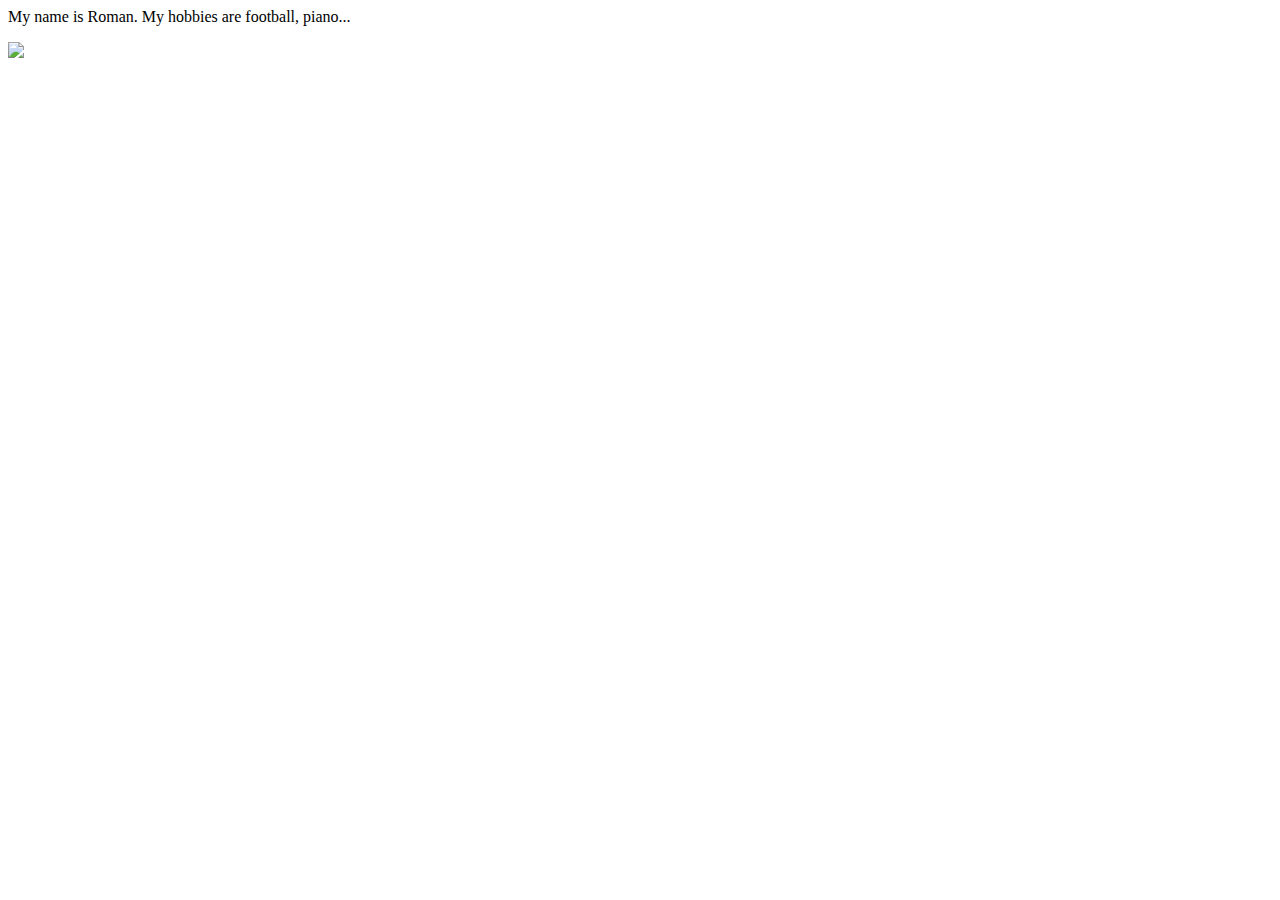
==== index.html @ e9805b0f "Added second version index.html" ====
<html>
<head>
<title>Blog Roman Mysiuk</title>
</head>
<body>
<p>My name is Roman. My hobbies are football, piano...</p>
<img src='https://electronics.lnu.edu.ua/wp-content/uploads/Mysiuk-1-125x150.jpg'>
</body>
</html>
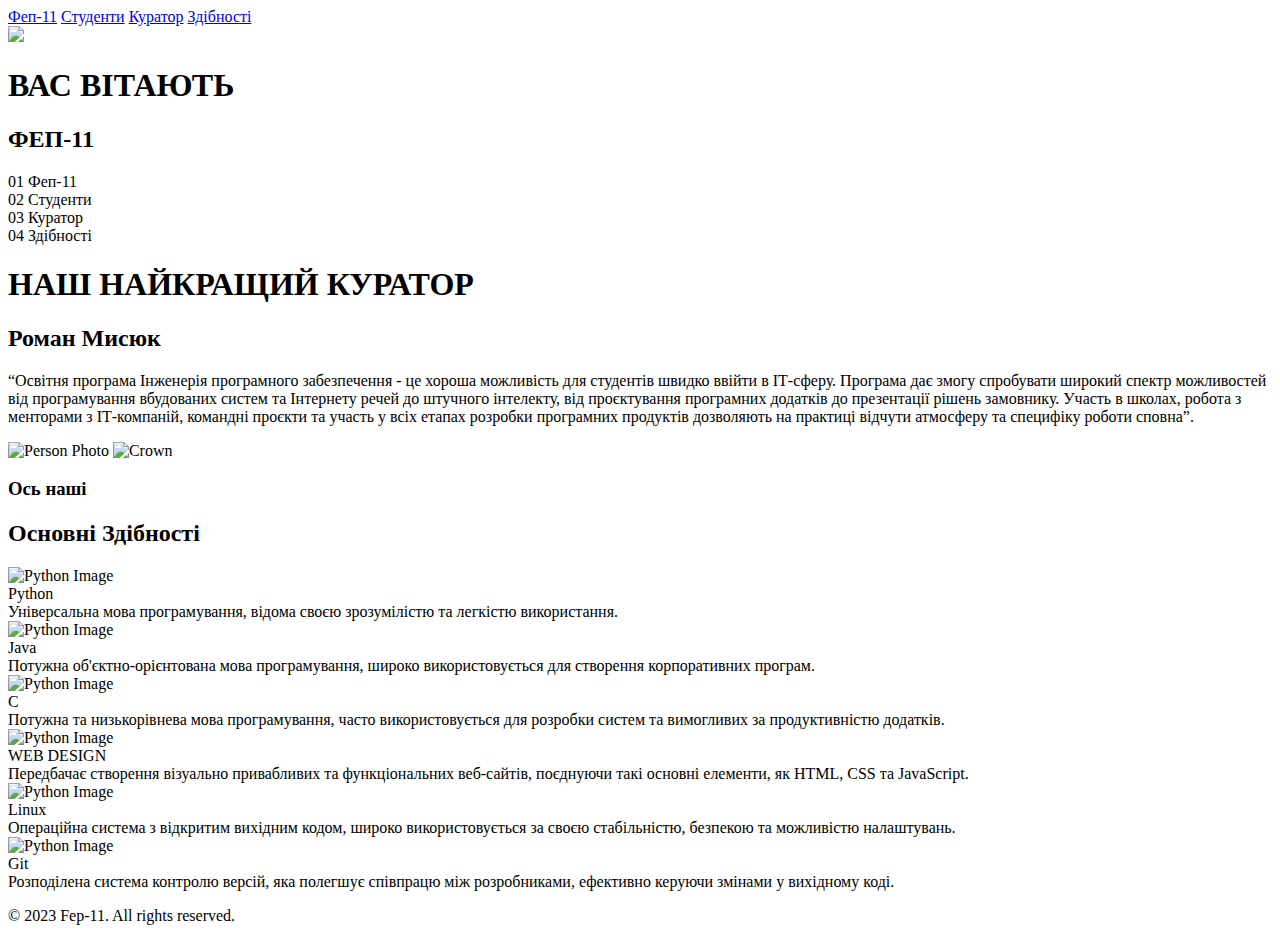
==== commit d46cd5bf: "Update index.html" ====
--- a/index.html
+++ b/index.html
@@ -1,9 +1,192 @@
-<html>
+<!DOCTYPE html>
+<html lang="en">
+
 <head>
-<title>Blog Roman Mysiuk</title>
+    <meta charset="UTF-8">
+    <meta name="viewport" content="width=device-width, initial-scale=1.0">
+
+    <link rel="stylesheet" href="https://unpkg.com/swiper/swiper-bundle.min.css"/>
+    <link rel="stylesheet" href="main.css"/>
+
+    <title>Fep-11</title>
 </head>
+
 <body>
-<p>My name is Roman. My hobbies are football, piano...</p>
-<img src='https://electronics.lnu.edu.ua/wp-content/uploads/Mysiuk-1-125x150.jpg'>
+
+
+<header class="header">
+    <div class="container">
+        <div class="header__inner">
+            <div class="nav">
+                
+                <a class="nav__link" href="#intro">Феп-11</a>
+                <a class="nav__link" href="#card-container">Студенти</a>
+                <a class="nav__link" href="#person-info">Куратор</a>
+                <a class="nav__link" href="#services">Здібності</a>
+
+            </div>
+        </div>
+    </div>
+
+    <div class="logo">
+        <a href="https://electronics.lnu.edu.ua/en/" target="_blank">
+        <img src="/images/logo.jpg">
+        </a>
+    </div>
+
+</header>
+
+<div class="intro" id="intro">
+    <div class="container">
+        <div class="intro__inner">
+            <h1 class="intro__title">ВАС ВІТАЮТЬ</h1>
+            <h2 class="intro__fep">ФЕП-11</h2>
+        </div>
+    </div>
+</div>
+
+<div class="slider" id="slider">
+    <div class="container">
+        <div class="slider__inner">
+            <div class="slider__item active">
+                <span class="slider__num">01</span> Феп-11
+            </div>
+            <div class="slider__item">
+                <span class="slider__num">02</span> Студенти
+            </div>
+            <div class="slider__item">
+                <span class="slider__num">03</span> Куратор
+            </div>
+            <div class="slider__item">
+                <span class="slider__num">04</span> Здібності
+            </div>
+        </div>
+    </div>
+</div>
+
+<div class="card-container" id="card-container">
+    <div class="swiper-container">
+        <div class="swiper-wrapper" id="cardContainer"></div>
+        <div class="swiper-pagination"></div>
+    </div>
+</div>
+
+<div class="person-info" id="person-info">
+    <div class="container">
+        <div class="person-info__inner">
+            <div class="person-info__text">
+                <h1 class="curator"> НАШ НАЙКРАЩИЙ КУРАТОР</h1> 
+                <h2 class="leader">Роман Мисюк</h2>
+                <p class="person-text">“Освітня програма Інженерія програмного забезпечення - це хороша можливість для
+                    студентів
+                    швидко ввійти в ІТ-сферу. Програма дає змогу спробувати широкий спектр можливостей від
+                    програмування вбудованих систем та Інтернету речей до штучного інтелекту, від проєктування
+                    програмних додатків до презентації рішень замовнику. Участь в школах, робота з менторами з
+                    ІТ-компаній, командні проєкти та участь у всіх етапах розробки програмних продуктів
+                    дозволяють на практиці відчути атмосферу та специфіку роботи сповна”.</p>
+            </div>
+            <div class="person-info__image">
+                <img src="/images/roman.png" alt="Person Photo">
+                <img class="crown" src="/images/crown.png" alt="Crown">
+            </div>
+        </div>
+    </div>
+</div>
+
+<section class="section" id="services">
+    <div class="container">
+        <div class="section__header">
+            <h3 class="section__suptitle">Ось наші</h3>
+            <h2 class="section__title">Основні Здібності</h2>
+        </div>
+
+        <div class="services">
+            <div class="services__row">
+                <div class="services__item">
+                    <div class="services__image">
+                        <img class="services__icon" src="/images/python.png" alt="Python Image">
+                    </div>
+                    <div class="services__content">
+                        <div class="services__title">Python</div>
+                        <div class="services__text">Універсальна мова програмування, відома своєю зрозумілістю та легкістю використання.
+                        </div>
+                    </div>
+                </div>
+
+                <div class="services__item">
+                    <div class="services__image">
+                        <img class="services__icon" src="/images/java.png" alt="Python Image">
+                    </div>
+                    <div class="services__content">
+                        <div class="services__title">Java</div>
+                        <div class="services__text">Потужна об'єктно-орієнтована мова програмування, широко використовується для створення корпоративних програм.
+                        </div>
+                    </div>
+                </div>
+
+                <div class="services__item">
+                    <div class="services__image">
+                        <img class="services__icon" src="/images/c.png" alt="Python Image">
+                    </div>
+                    <div class="services__content">
+                        <div class="services__title">C</div>
+                        <div class="services__text">Потужна та низькорівнева мова програмування, часто використовується для розробки систем та вимогливих за продуктивністю додатків.
+                        </div>
+                    </div>
+                </div>
+            </div>
+
+            <div class="services__line"></div>
+
+            <div class="services__row">
+                <div class="services__row">
+                    <div class="services__item">
+                        <div class="services__image">
+                            <img class="services__icon" src="/images/web.png" alt="Python Image">
+                        </div>
+                        <div class="services__content">
+                            <div class="services__title">WEB DESIGN</div>
+                            <div class="services__text">Передбачає створення візуально привабливих та функціональних веб-сайтів, поєднуючи такі основні елементи, як HTML, CSS та JavaScript.
+                            </div>
+                        </div>
+                    </div>
+
+                    <div class="services__item">
+                        <div class="services__image">
+                            <img class="services__icon" src="/images/linux.png" alt="Python Image">
+                        </div>
+                        <div class="services__content">
+                            <div class="services__title">Linux</div>
+                            <div class="services__text">Операційна система з відкритим вихідним кодом, широко використовується за своєю стабільністю, безпекою та можливістю налаштувань.
+                            </div>
+                        </div>
+                    </div>
+
+                    <div class="services__item">
+                        <div class="services__image">
+                            <img class="services__icon" src="/images/git.png" alt="Python Image">
+                        </div>
+                        <div class="services__content">
+                            <div class="services__title">Git</div>
+                            <div class="services__text">Розподілена система контролю версій, яка полегшує співпрацю між розробниками, ефективно керуючи змінами у вихідному коді.
+                            </div>
+                        </div>
+                    </div>
+                </div>
+            </div>
+        </div>
+    </div>
+</section>
+
+
+<div class="copyright" id="copyright">
+    <div class="container">
+        <p>© 2023 Fep-11. All rights reserved.</p>
+    </div>
+</div>
+
+<script src="https://unpkg.com/swiper/swiper-bundle.min.js"></script>
+<script src="main.js"></script>
 </body>
-</html>+
+</html>
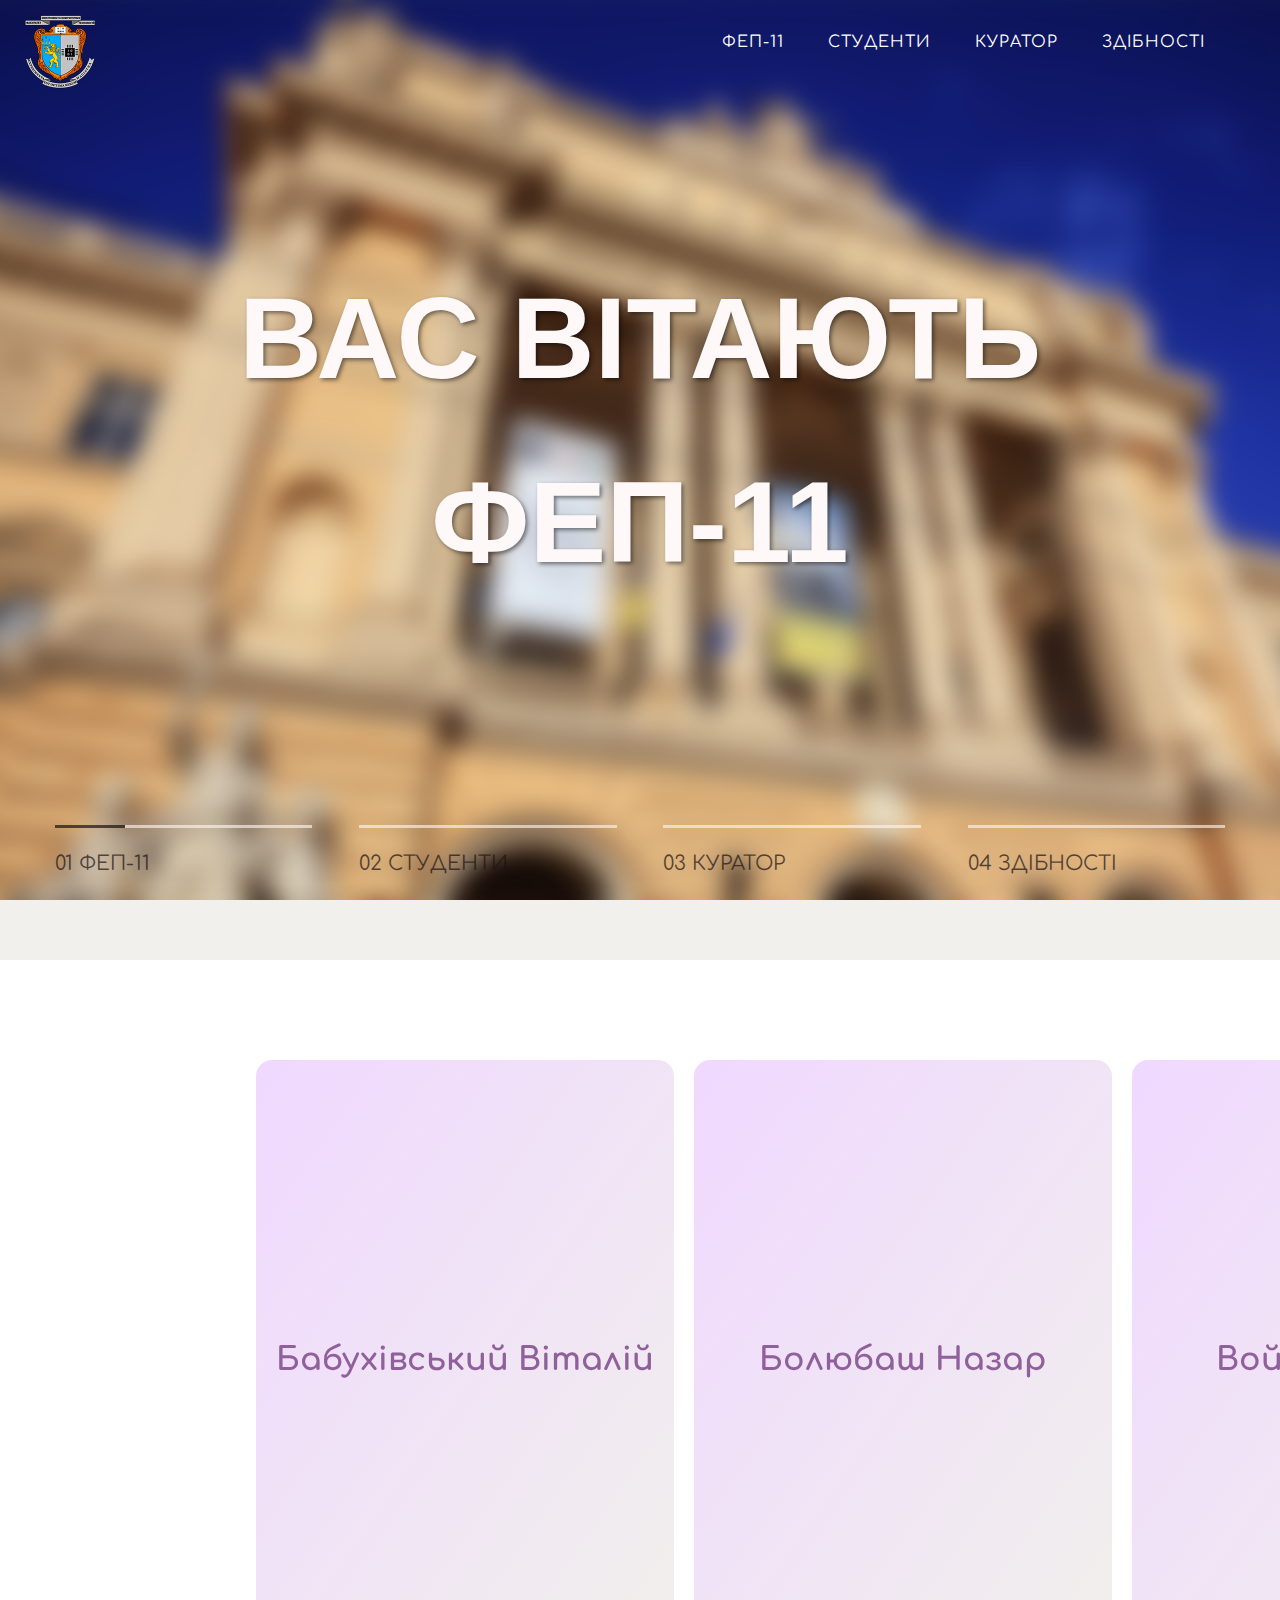
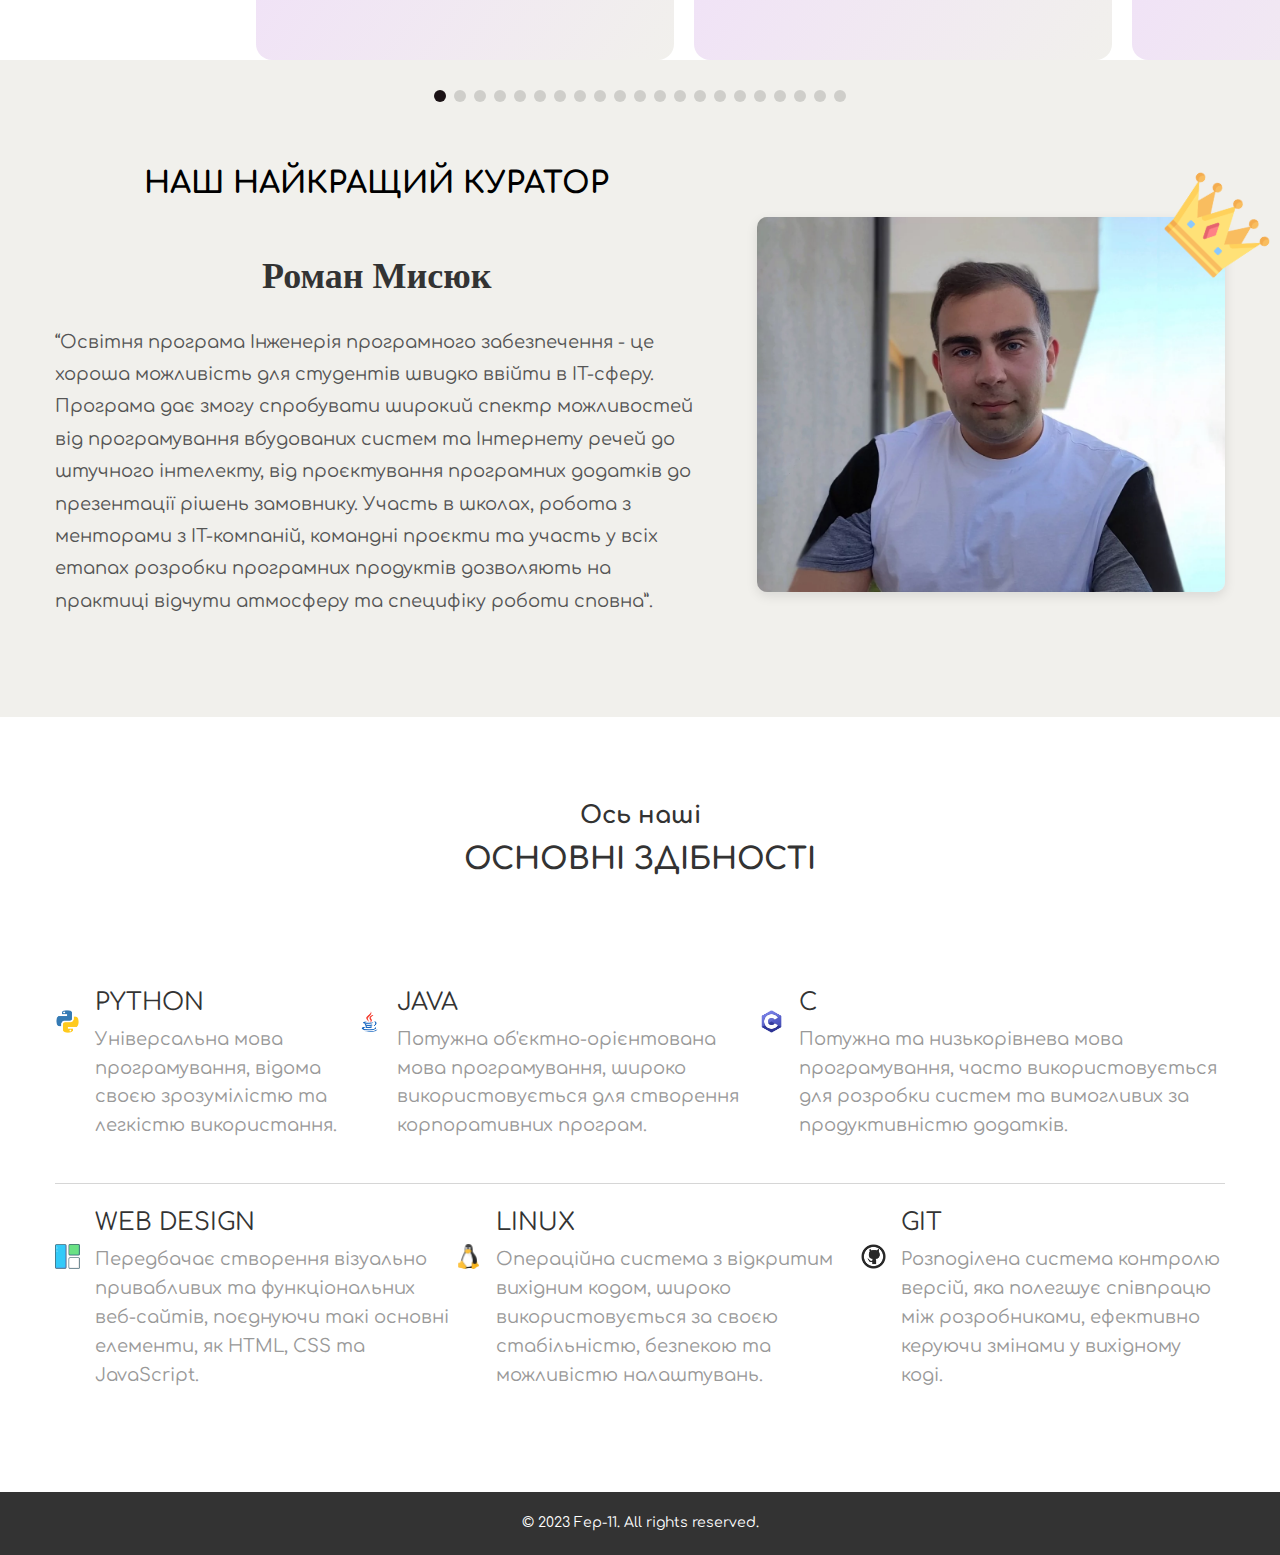
==== commit 5fa15516: "Update index.html" ====
--- a/index.html
+++ b/index.html
@@ -104,7 +104,7 @@
             <div class="services__row">
                 <div class="services__item">
                     <div class="services__image">
-                        <img class="services__icon" src="/images/python.png" alt="Python Image">
+                        <img class="services__icon" src="/images/Python.png" alt="Python Image">
                     </div>
                     <div class="services__content">
                         <div class="services__title">Python</div>
@@ -142,7 +142,7 @@
                 <div class="services__row">
                     <div class="services__item">
                         <div class="services__image">
-                            <img class="services__icon" src="/images/web.png" alt="Python Image">
+                            <img class="services__icon" src="/images/Web.png" alt="Python Image">
                         </div>
                         <div class="services__content">
                             <div class="services__title">WEB DESIGN</div>
--- a/main.css
+++ b/main.css
@@ -0,0 +1,486 @@
+@import url('https://fonts.googleapis.com/css2?family=Comfortaa&display=swap'); 
+@import url('https://fonts.googleapis.com/css2?family=Robotot&display=swap');
+
+:root {
+    --primary: rgb(240, 216, 255);
+    --secondary: rgb(241, 240, 236);
+    --dark: #1b1215;
+    --light: rgb(236, 240, 241);
+    --background-white: #fff;
+    --block-spacing-color: rgb(241, 240, 236);
+}
+
+*,
+*:before,
+*:after {
+    box-sizing: border-box;
+    margin: 0;
+    padding: 0;
+}
+
+body {
+    min-height: 100vh;
+    overflow-x: hidden;
+    margin: 0;
+    padding: 0;
+    font-size: 15px;
+    line-height: 1.6;
+    background-color: var(--block-spacing-color);
+    font-family: 'Comfortaa', sans-serif; 
+}
+
+.logo {
+    position: absolute;
+    display: flex;
+    align-items: center;
+    top: 15px;
+    left: 25px;
+}
+
+.logo img {
+    width: 50%;
+    height: auto;
+}
+
+.header {
+    width: 100%;
+    padding-top: 30px;
+    position: absolute;
+    top: 0;
+    left: 0;
+    right: 0;
+    z-index: 10;
+}
+
+.header__inner {
+    display: flex;
+    justify-content: space-between;
+    align-items: center;
+}
+
+.container {
+    width: 100%;
+    max-width: 1200px;
+    padding: 0 15px;
+    margin: 0 auto;
+}
+
+.nav {
+    font-size: 14px;
+    text-transform: uppercase;
+    margin-left: auto;
+}
+
+.nav__link {
+    display: inline-block;
+    vertical-align: top;
+    margin: 0 20px;
+    position: relative;
+    color: #fff;
+    text-decoration: none;
+    transition: color 0.1s linear;
+    font-size: 16px;
+    letter-spacing: 1px;
+}
+
+.nav__link::after {
+    content: "";
+    display: block;
+    width: 100%;
+    height: 2px;
+    background-color: #0A134B;
+    opacity: 0;
+    position: absolute;
+    top: 100%;
+    left: 0;
+    z-index: 1;
+    transition: opacity 0.1s linear;
+}
+
+.nav__link:hover {
+    color: #ffb3d4;
+}
+
+
+.nav__link:hover::after {
+    opacity: 1;
+}
+
+.intro {
+    width: 100%;
+    height: 100vh;
+    background: url("/images/intro.png") center no-repeat;
+    margin-bottom: 60px;
+    padding-bottom: 40px;
+    background-size: cover;
+    position: relative;
+    display: flex;
+    align-items: center;
+    justify-content: center;
+    text-align: center;
+}
+
+.intro__fep,
+.intro__title {
+    font-size: 115px;
+    color: #fff8f8;
+    font-family: 'Roboto', sans-serif;
+    text-shadow: 2px 2px 4px rgba(0, 0, 0, 0.5)
+}
+
+.slider {
+    width: 100%;
+    position: absolute;
+    bottom: 0;
+    left: 0;
+    z-index: 1;
+}
+
+.slider__inner {
+    display: flex;
+    justify-content: space-between;
+    max-width: 100%;
+}
+
+.slider__item {
+    width: 22%;
+    padding: 20px 0;
+    position: relative;
+    border-top: 3px solid rgba(255, 245, 238, 0.9);
+    opacity: .7;
+    font-size: 20px;
+    color: #1b1215;
+    text-transform: uppercase;
+}
+
+.slider__item.active:before {
+    content: "";
+    display: block;
+    width: 70px;
+    height: 3px;
+    background-color: #1b1215;
+    position: absolute;
+    top: -3px;
+    left: 0;
+    z-index: 1;
+}
+
+.card {
+    margin: 100px auto 0;
+    width: 400px;
+    height: 600px;
+    perspective: 1000px;
+}
+
+.card-container {
+    background-color: var(--background-white);
+    display: flex;
+    flex-wrap: wrap;
+    justify-content: space-around;
+    margin-bottom: 100px;
+    margin-top: 1px; 
+}
+
+.card__inner {
+    width: 100%;
+    height: 100%;
+    transition: transform 1s;
+    transform-style: preserve-3d;
+    cursor: pointer;
+    position: relative;
+}
+
+.card__inner.is-flipped {
+    transform: rotateY(180deg);
+}
+
+.card__face {
+    position: absolute;
+    width: 100%;
+    height: 100%;
+    -webkit-backface-visibility: hidden;
+    backface-visibility: hidden;
+    overflow: hidden;
+    border-radius: 16px;
+}
+
+.card__face--front {
+    background-image: linear-gradient(to bottom right, var(--primary), var(--secondary));
+    display: flex;
+    align-items: center;
+    justify-content: center;
+}
+
+.card__face--front h2 {
+    color: rgb(143, 96, 155);
+    font-size: 32px;
+}
+
+.card__face--back {
+    background-color: var(--light);
+    transform: rotateY(180deg);
+}
+
+.card__content {
+    width: 100%;
+    height: 100%;
+}
+
+.card__header {
+    position: relative;
+    padding: 30px 30px 40px;
+}
+
+.card__header h2 {
+    color: #FFF;
+    font-size: 32px;
+    font-weight: 900;
+    text-transform: uppercase;
+    text-align: center;
+}
+
+.card__body {
+    padding: 30px;
+}
+
+.card__body h3 {
+    color: var(--dark);
+    font-size: 24px;
+    font-weight: 600;
+    margin-bottom: 15px;
+}
+
+.card__body p {
+    color: var(--dark);
+    font-size: 18px;
+    line-height: 1.4;
+}
+
+.card__header:after {
+    content: '';
+    display: block;
+    position: absolute;
+    top: 0;
+    left: 0;
+    right: 0;
+    bottom: 0;
+    background-image: linear-gradient(to bottom left, var(--primary) 10%, var(--secondary) 115%);
+    z-index: -1;
+    border-radius: 0 0 50% 0;
+}
+
+.pp {
+    display: block;
+    width: 128px;
+    height: 128px;
+    margin: 0 auto 30px;
+    border-radius: 50%;
+    background-color: #ffffff;
+    border: 5px solid #FFF;
+    object-fit: cover;
+}
+
+.swiper-container {
+    width: 100%;
+    margin: 0 auto;
+    display: flex;
+    justify-content: center;
+}
+
+.swiper-container {
+    width: 60%;
+    margin: 0 auto;
+    position: relative;
+}
+
+.swiper-pagination {
+    position: absolute;
+    bottom: 10px;
+    left: 0;
+    right: 0;
+    margin: 0 auto;
+    width: auto;
+    text-align: center;
+}
+
+.swiper-pagination-bullet {
+    width: 12px;
+    height: 12px;
+    margin: 0 5px;
+    border-radius: 50%;
+    background-color: rgba(0, 0, 0, 0.2);
+    opacity: 0.7;
+    cursor: pointer;
+    transition: opacity 0.3s ease;
+}
+
+.swiper-pagination-bullet-active {
+    opacity: 1;
+    background-color: rgb(27, 18, 21);
+}
+
+@media (max-width: 768px) {
+    .swiper-container {
+        width: 100%;
+    }
+}
+
+
+.person-info {
+    background-color: var(--block-spacing-color);
+    flex-direction: column;
+    margin-bottom: 40px;
+    margin-top: 1px;
+}
+
+.person-info__inner {
+    display: flex;
+    justify-content: space-between;
+    align-items: center;
+}
+
+.curator {
+    margin-bottom: 40px;
+    text-align:center;
+}
+
+.leader {
+    font-family: 'Kaushan Script', cursive;
+}
+
+.person-info__text {
+    width: 55%;
+}
+
+.person-info__text h2 {
+    font-size: 36px;
+    color: #333; 
+    margin-bottom: 20px;
+    text-align: center;
+}
+
+.person-info__text p {
+    font-size: 18px;
+    color: #555;
+    line-height: 1.8;
+}
+
+.person-info__image {
+    position: relative;
+    margin-top: 40px;
+    width: 40%;
+}
+
+.person-info__image img {
+    position: relative;
+    z-index: 1;
+    width: 100%;
+    height: auto;
+    max-width: 100%;
+    border-radius: 10px;
+    box-shadow: 0 4px 12px rgba(0, 0, 0, 0.1);
+}
+
+.person-info__image .crown {
+    position: absolute;
+    top: -40px; 
+    right: -40px; 
+    width: 100px; 
+    height: 100px; 
+    transform: rotate(45deg); 
+    box-shadow: none;
+}
+
+
+
+.services {
+    justify-content: center;
+}
+
+.services__item {
+    display: flex;
+    align-items: center;
+    margin-bottom: 20px;
+}
+
+.services__image {
+    margin-right: 15px; 
+    margin-top: -75px;
+
+}
+
+.services__icon {
+    width: 25px; 
+    height: auto;
+}
+
+.services__content {
+    flex-grow: 1;
+}
+
+.services__item--border {
+    border-bottom: 1px solid #e5e5e5;
+}
+
+.services__title {
+    font-size: 24px;
+    color: #333;
+    text-transform: uppercase;
+}
+
+.services__text {
+    font-size: 18px;
+    color: #999;
+    margin-top: 3px;
+    margin-bottom: 3px;
+}
+
+.services__line {
+    width: 100%;
+    height: 1px;
+    background-color: rgba(51, 51, 51, 0.2);
+    margin: 20px 0;
+}
+
+.services__row {
+    display: flex;
+    justify-content: space-around;
+}
+
+.section {
+    padding: 80px 0;
+    background-color: var(--background-white);
+    margin-top: 100px;
+}
+
+.section__header {
+    width: 100%;
+    max-width: 950px;
+    margin: 0 auto 100px;
+    text-align: center;
+}
+
+.section__suptitle {
+    font-size: 24px;
+    color: #333;
+}
+
+.section__title {
+    font-size: 30px;
+    font-weight: 700;
+    color: #333;
+    text-transform: uppercase;
+}
+
+
+.copyright {
+    background-color: #333;
+    color: #fff;
+    padding: 20px 0;
+    text-align: center;
+}
+
+.copyright p {
+    margin: 0;
+    font-size: 14px;
+}
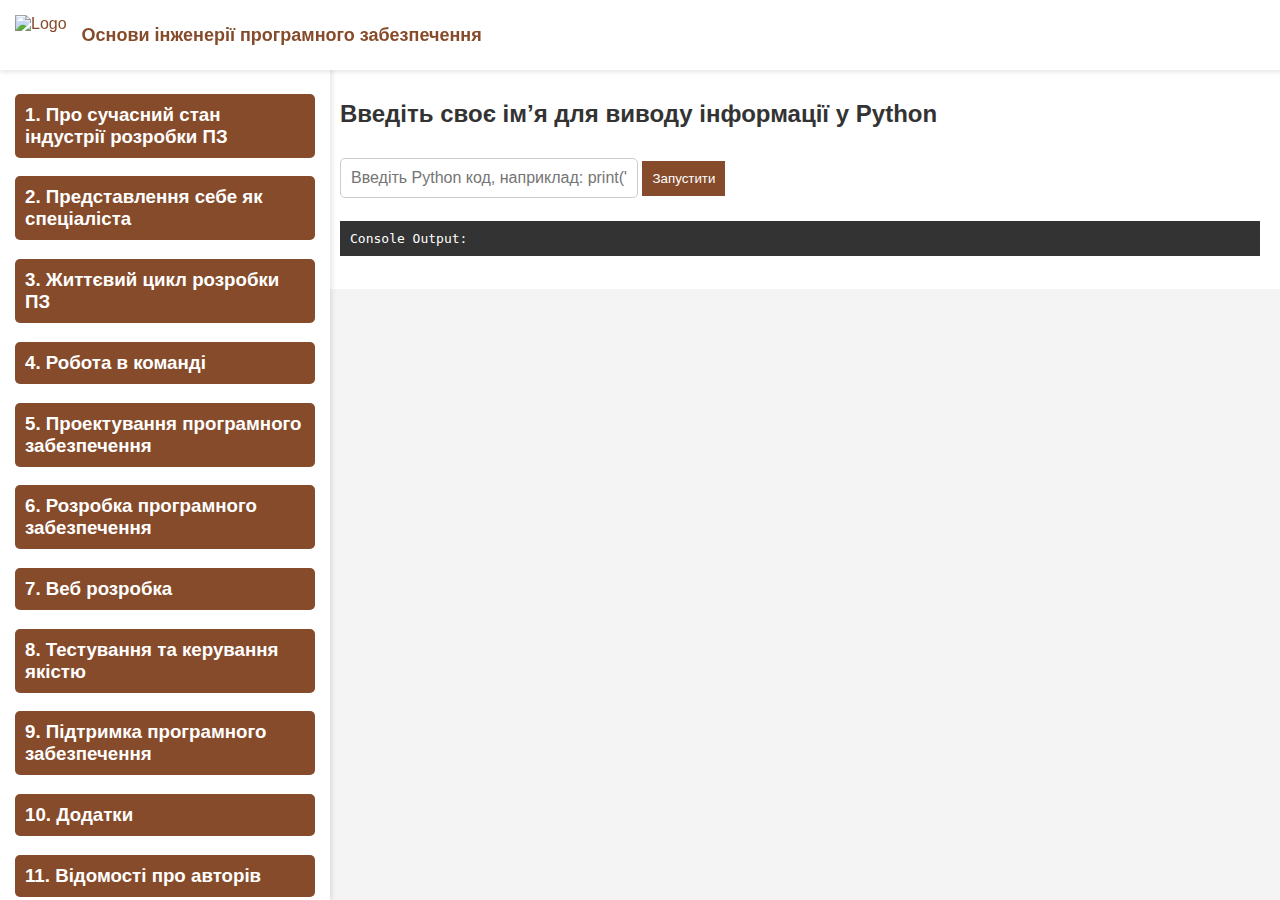
==== commit 5e71abe4: "Update index.html" ====
--- a/index.html
+++ b/index.html
@@ -1,192 +1,343 @@
 <!DOCTYPE html>
-<html lang="en">
-
+<html lang="uk">
 <head>
     <meta charset="UTF-8">
     <meta name="viewport" content="width=device-width, initial-scale=1.0">
-
-    <link rel="stylesheet" href="https://unpkg.com/swiper/swiper-bundle.min.css"/>
-    <link rel="stylesheet" href="main.css"/>
-
-    <title>Fep-11</title>
+    <title>Основи інженерії ПЗ</title>
+    <link rel="stylesheet" href="styles.css">
+    <style>
+        body {
+            font-family: Arial, sans-serif;
+            margin: 0;
+            padding: 0;
+            background-color: #f4f4f4;
+            color: #333;
+            display: flex;
+            user-select: none;
+            flex-direction: column;
+        }
+        header {
+            background: white;
+            color: rgb(134,75,42);
+            padding: 15px;
+            width: 100%;
+            position: fixed;
+            top: 0;
+            left: 0;
+            right: 0;
+            z-index: 1000;
+            display: flex;
+            align-items: center;
+            justify-content: flex-start; /* Align logo to the left */
+            box-shadow: 0 2px 5px rgba(0, 0, 0, 0.1);
+        }
+        header img {
+            height: 40px;  /* Adjust the logo size */
+            margin-right: 15px; /* Space between the logo and the header title */
+        }
+        header h1 {
+            margin: 0; /* Remove margin from header title to align it with the logo */
+            font-size: 18px;
+        }
+
+        .sidebar {
+            width: 300px;
+            background: #fff;
+            padding: 15px;
+            position: fixed;
+            top: 60px;
+            bottom: 0;
+            left: 0;
+            overflow-y: auto;
+            box-shadow: 2px 0 5px rgba(0, 0, 0, 0.1);
+            display: block;
+        }
+
+        .sidebar h3 {
+            cursor: pointer;
+            padding: 10px;
+            background: rgb(134,75,42);
+            color: white;
+            border-radius: 5px;
+            margin-bottom: 10px;
+        }
+        .sidebar ul {
+            list-style: none;
+            padding: 0;
+            display: none;
+        }
+        .sidebar ul li {
+            padding-left: 15px;
+        }
+        .sidebar a {
+            display: block;
+            padding: 10px;
+            color: rgb(134,75,42);
+            text-decoration: none;
+        }
+        .sidebar a:hover {
+            background: #f0f0f0;
+        }
+
+        main {
+            margin-left: 320px;
+            padding: 20px;
+            padding-top: 80px;
+            flex-grow: 1;
+            background-color: #fff;
+            transition: margin-left 0.3s;
+        }
+
+        input[type="text"] {
+            width: 100%;
+            padding: 10px;
+            font-size: 16px;
+            margin-bottom: 10px;
+        }
+
+        button {
+            padding: 10px;
+            background: rgb(134,75,42);
+            color: white;
+            border: none;
+            cursor: pointer;
+        }
+
+        pre {
+            background: #333;
+            color: #fff;
+            padding: 10px;
+            font-family: monospace;
+            white-space: pre-wrap; /* Allow text to wrap */
+        }
+
+        #text-input {
+            width: 30%;
+            padding: 10px;
+            font-size: 16px;
+            margin: 10px 0;
+            border: 1px solid #ccc;
+            border-radius: 5px;
+        }
+
+/* General styles for mobile devices */
+@media (max-width: 1024px) {
+    header {
+        padding: 10px;
+    }
+
+    .sidebar {
+        width: 98%; /* Sidebar takes full width for smaller screens */
+        top: 60px;
+        position: static; /* Sidebar will no longer be fixed to the left, it will move below the header */
+        margin-top: 80px; /* Add margin-top to move it below the header */
+        box-shadow: none; /* Remove sidebar shadow for a cleaner look */
+    }
+
+    main {
+        margin-left: 0;
+        padding-top: 120px; /* Increase the top padding to avoid the header */
+    }
+
+    #text-input {
+        width: 70%;
+    }
+}
+
+@media (max-width: 480px) {
+  header h1 {
+        font-size: 16px;  /* Adjust the font size of the header text for mobile */
+    }
+    header {
+        flex-direction: column;
+        align-items: flex-start;
+    }
+
+    header img {
+        margin-right: 0;
+        margin-bottom: 10px;
+    }
+
+    .sidebar {
+        width: 95%;
+        position: static;
+        padding: 10px;
+        margin-top: 60px; /* Ensure sidebar starts below the header */
+    }
+
+    main {
+        margin-left: 0;
+        padding-top: 20px;
+    }
+
+    .sidebar h3 {
+        font-size: 14px;
+        margin-bottom: 5px;
+    }
+
+    #text-input {
+        width: 80%;
+    }
+}
+
+
+    </style>
+    <script>
+        document.addEventListener('copy', (event) => event.preventDefault());
+        document.addEventListener('contextmenu', (event) => event.preventDefault());
+
+        function toggleSubmenu(id) {
+           var submenu = document.getElementById(id);
+    
+           // Toggle the submenu visibility
+           if (submenu.style.display === 'none' || submenu.style.display === '') {
+              submenu.style.display = 'block';
+            } else {
+              submenu.style.display = 'none';
+            }
+        }
+
+        // Function to handle button click and display the text in the console output
+        function runCode() {
+            var inputText = document.getElementById("text-input").value;
+            var outputElement = document.getElementById("console-output");
+
+            // Check if the input text is a valid print statement
+            if (inputText.startsWith('print("') && inputText.endsWith('")')) {
+                var content = inputText.slice(7, -2); // Remove 'print(' and ')'
+                outputElement.textContent = `Console Output:\n${content}`;
+            } else {
+                outputElement.textContent = `Console Output:\nInvalid Python syntax. Please use the format: print("text")`;
+            }
+        }
+    </script>
 </head>
-
 <body>
-
-
-<header class="header">
-    <div class="container">
-        <div class="header__inner">
-            <div class="nav">
-                
-                <a class="nav__link" href="#intro">Феп-11</a>
-                <a class="nav__link" href="#card-container">Студенти</a>
-                <a class="nav__link" href="#person-info">Куратор</a>
-                <a class="nav__link" href="#services">Здібності</a>
-
-            </div>
-        </div>
-    </div>
-
-    <div class="logo">
-        <a href="https://electronics.lnu.edu.ua/en/" target="_blank">
-        <img src="/images/logo.jpg">
-        </a>
-    </div>
-
-</header>
-
-<div class="intro" id="intro">
-    <div class="container">
-        <div class="intro__inner">
-            <h1 class="intro__title">ВАС ВІТАЮТЬ</h1>
-            <h2 class="intro__fep">ФЕП-11</h2>
-        </div>
-    </div>
-</div>
-
-<div class="slider" id="slider">
-    <div class="container">
-        <div class="slider__inner">
-            <div class="slider__item active">
-                <span class="slider__num">01</span> Феп-11
-            </div>
-            <div class="slider__item">
-                <span class="slider__num">02</span> Студенти
-            </div>
-            <div class="slider__item">
-                <span class="slider__num">03</span> Куратор
-            </div>
-            <div class="slider__item">
-                <span class="slider__num">04</span> Здібності
-            </div>
-        </div>
-    </div>
-</div>
-
-<div class="card-container" id="card-container">
-    <div class="swiper-container">
-        <div class="swiper-wrapper" id="cardContainer"></div>
-        <div class="swiper-pagination"></div>
-    </div>
-</div>
-
-<div class="person-info" id="person-info">
-    <div class="container">
-        <div class="person-info__inner">
-            <div class="person-info__text">
-                <h1 class="curator"> НАШ НАЙКРАЩИЙ КУРАТОР</h1> 
-                <h2 class="leader">Роман Мисюк</h2>
-                <p class="person-text">“Освітня програма Інженерія програмного забезпечення - це хороша можливість для
-                    студентів
-                    швидко ввійти в ІТ-сферу. Програма дає змогу спробувати широкий спектр можливостей від
-                    програмування вбудованих систем та Інтернету речей до штучного інтелекту, від проєктування
-                    програмних додатків до презентації рішень замовнику. Участь в школах, робота з менторами з
-                    ІТ-компаній, командні проєкти та участь у всіх етапах розробки програмних продуктів
-                    дозволяють на практиці відчути атмосферу та специфіку роботи сповна”.</p>
-            </div>
-            <div class="person-info__image">
-                <img src="/images/roman.png" alt="Person Photo">
-                <img class="crown" src="/images/crown.png" alt="Crown">
-            </div>
-        </div>
-    </div>
-</div>
-
-<section class="section" id="services">
-    <div class="container">
-        <div class="section__header">
-            <h3 class="section__suptitle">Ось наші</h3>
-            <h2 class="section__title">Основні Здібності</h2>
-        </div>
-
-        <div class="services">
-            <div class="services__row">
-                <div class="services__item">
-                    <div class="services__image">
-                        <img class="services__icon" src="/images/Python.png" alt="Python Image">
-                    </div>
-                    <div class="services__content">
-                        <div class="services__title">Python</div>
-                        <div class="services__text">Універсальна мова програмування, відома своєю зрозумілістю та легкістю використання.
-                        </div>
-                    </div>
-                </div>
-
-                <div class="services__item">
-                    <div class="services__image">
-                        <img class="services__icon" src="/images/java.png" alt="Python Image">
-                    </div>
-                    <div class="services__content">
-                        <div class="services__title">Java</div>
-                        <div class="services__text">Потужна об'єктно-орієнтована мова програмування, широко використовується для створення корпоративних програм.
-                        </div>
-                    </div>
-                </div>
-
-                <div class="services__item">
-                    <div class="services__image">
-                        <img class="services__icon" src="/images/c.png" alt="Python Image">
-                    </div>
-                    <div class="services__content">
-                        <div class="services__title">C</div>
-                        <div class="services__text">Потужна та низькорівнева мова програмування, часто використовується для розробки систем та вимогливих за продуктивністю додатків.
-                        </div>
-                    </div>
-                </div>
-            </div>
-
-            <div class="services__line"></div>
-
-            <div class="services__row">
-                <div class="services__row">
-                    <div class="services__item">
-                        <div class="services__image">
-                            <img class="services__icon" src="/images/Web.png" alt="Python Image">
-                        </div>
-                        <div class="services__content">
-                            <div class="services__title">WEB DESIGN</div>
-                            <div class="services__text">Передбачає створення візуально привабливих та функціональних веб-сайтів, поєднуючи такі основні елементи, як HTML, CSS та JavaScript.
-                            </div>
-                        </div>
-                    </div>
-
-                    <div class="services__item">
-                        <div class="services__image">
-                            <img class="services__icon" src="/images/linux.png" alt="Python Image">
-                        </div>
-                        <div class="services__content">
-                            <div class="services__title">Linux</div>
-                            <div class="services__text">Операційна система з відкритим вихідним кодом, широко використовується за своєю стабільністю, безпекою та можливістю налаштувань.
-                            </div>
-                        </div>
-                    </div>
-
-                    <div class="services__item">
-                        <div class="services__image">
-                            <img class="services__icon" src="/images/git.png" alt="Python Image">
-                        </div>
-                        <div class="services__content">
-                            <div class="services__title">Git</div>
-                            <div class="services__text">Розподілена система контролю версій, яка полегшує співпрацю між розробниками, ефективно керуючи змінами у вихідному коді.
-                            </div>
-                        </div>
-                    </div>
-                </div>
-            </div>
-        </div>
-    </div>
-</section>
-
-
-<div class="copyright" id="copyright">
-    <div class="container">
-        <p>© 2023 Fep-11. All rights reserved.</p>
-    </div>
-</div>
-
-<script src="https://unpkg.com/swiper/swiper-bundle.min.js"></script>
-<script src="main.js"></script>
+    <header>
+        <img src="logo.png" alt="Logo">
+        <h1>Основи інженерії програмного забезпечення</h1>
+    </header>
+    
+    <nav class="sidebar">
+      <h3 onclick="toggleSubmenu('menu1')">1. Про сучасний стан індустрії розробки ПЗ</h3>
+      <ul id="menu1" style="display: none;">
+          <li><a href="#section1.1">1.1 Поява терміну інженерія програмного забезпечення</a></li>
+          <li><a href="#section1.2">1.2 Технічна революція</a></li>
+          <li><a href="#section1.3">1.3 Етика програмної інженерії</a></li>
+          <li><a href="#section1.4">1.4 Типи компаній</a></li>
+          <li><a href="#section1.5">1.5 Огляд існуючих ролей, напрямків та професій в індустрії</a></li>
+          <li><a href="#section1.6">1.6 Типові обов’язки інженерів програмного забезпечення</a></li>
+      </ul>
+
+      <h3 onclick="toggleSubmenu('menu2')">2. Представлення себе як спеціаліста</h3>
+      <ul id="menu2" style="display: none;">
+          <li><a href="#section2.1">2.1 М’які навички – важлива складова майбутнього</a></li>
+          <li><a href="#section2.2">2.2 Створення резюме</a></li>
+          <li><a href="#section2.3">2.3 Помилки та труднощі</a></li>
+          <li><a href="#section2.4">2.4 Ділове спілкування</a></li>
+          <li><a href="#section2.5">2.5 Проходження співбесіди</a></li>
+          <li><a href="#section2.6">2.6 Керуванням часом</a></li>
+          <li><a href="#section2.7">2.7 Презентація себе чи проєкту</a></li>
+      </ul>
+
+      <h3 onclick="toggleSubmenu('menu3')">3. Життєвий цикл розробки ПЗ</h3>
+      <ul id="menu3" style="display: none;">
+          <li><a href="#section3.1">3.1 Каскадна модель</a></li>
+          <li><a href="#section3.2">3.2 V-подібна модель</a></li>
+          <li><a href="#section3.3">3.3 Спіральна модель</a></li>
+          <li><a href="#section3.4">3.4 Еволюційна модель</a></li>
+          <li><a href="#section3.5">3.5 Інкрементна модель</a></li>
+          <li><a href="#section3.6">3.6 Гнучка розробка програмного забезпечення Agile</a></li>
+          <li><a href="#section3.7">3.7 Методологія Scrum</a></li>
+          <li><a href="#section3.8">3.8 Kanban - візуальний метод управління процесами</a></li>
+          <li><a href="#section3.9">3.9 Бізнес-ідея стартап проекту та створення життєздатного продукту</a></li>
+          <li><a href="#section3.10">3.10 Ризики під час реалізації програмного забезпечення</a></li>
+          <li><a href="#section3.11">3.11 Оцінювання затрат часу на етапі проектування програмного продукту</a></li>
+      </ul>
+
+      <h3 onclick="toggleSubmenu('menu4')">4. Робота в команді</h3>
+      <ul id="menu4" style="display: none;">
+          <li><a href="#section4.1">4.1 Комунікація та вирішення конфліктів</a></li>
+          <li><a href="#section4.2">4.2 Поняття систем контролю версій</a></li>
+          <li><a href="#section4.3">4.3 Процес перегляду коду та гілкова стратегія</a></li>
+          <li><a href="#section4.4">4.4 Централізована та децентралізована система контролю версій</a></li>
+      </ul>
+
+      <h3 onclick="toggleSubmenu('menu5')">5. Проектування програмного забезпечення</h3>
+      <ul id="menu5" style="display: none;">
+          <li><a href="#section5.1">5.1 Вимоги до програмних систем</a></li>
+          <li><a href="#section5.2">5.2 Загальні аспекти UI/UX веб дизайну</a></li>
+          <li><a href="#section5.3">5.3 Поняття UML</a></li>
+      </ul>
+
+      <h3 onclick="toggleSubmenu('menu6')">6. Розробка програмного забезпечення</h3>
+      <ul id="menu6" style="display: none;">
+          <li><a href="#section6.1">6.1 Що таке програмування?</a></li>
+          <li><a href="#section6.2">6.2 Парадигми програмування</a></li>
+          <li><a href="#section6.3">6.3 Псевдокод</a></li>
+          <li><a href="#section6.4">6.4 Популярні мови програмування</a></li>
+          <li><a href="#section6.5">6.5 Порівняння синтаксису</a></li>
+          <li><a href="#section6.6">6.6 Мова програмування Python</a></li>
+          <li><a href="#section6.7">6.7 Стандарти оформлення коду</a></li>
+          <li><a href="#section6.8">6.8 Основні оператори Python</a></li>
+          <li><a href="#section6.9">6.9 Оператори вводу та виводу інформації</a></li>
+          <li><a href="#section6.10">6.10 Оператори галуження та цикли</a></li>
+          <li><a href="#section6.11">6.11 Робота з файлами CSV, JSON, TXT</a></li>
+          <li><a href="#section6.12">6.12 Відлагодження (debugging) програми</a></li>
+          <li><a href="#section6.13">6.13 Обробка помилок</a></li>
+          <li><a href="#section6.14">6.14 Поняття програмних бібліотек</a></li>
+          <li><a href="#section6.15">6.15 Поняття шаблонів проектування</a></li>
+      </ul>
+
+      <h3 onclick="toggleSubmenu('menu7')">7. Веб розробка</h3>
+      <ul id="menu7" style="display: none;">
+          <li><a href="#section7.1">7.1 Найпростіша сторінка з використанням HTML, CSS, JS</a></li>
+          <li><a href="#section7.2">7.2 Режим розробника у браузері</a></li>
+          <li><a href="#section7.3">7.3 Бібліотеки Bootstrap та JQuery</a></li>
+          <li><a href="#section7.4">7.4 Збереження даних у браузері</a></li>
+          <li><a href="#section7.5">7.5 Адаптивний дизайн</a></li>
+          <li><a href="#section7.6">7.6 Обробка подій. Регулярні вирази</a></li>
+          <li><a href="#section7.7">7.7 Архітектура програмного забезпечення</a></li>
+          <li><a href="#section7.8">7.8 Клієнт-серверна архітектура</a></li>
+          <li><a href="#section7.9">7.9 Бібліотека Flask</a></li>
+          <li><a href="#section7.10">7.10 Взаємодія з сервером. Асинхронні запити</a></li>
+      </ul>
+
+      <h3 onclick="toggleSubmenu('menu8')">8. Тестування та керування якістю</h3>
+      <ul id="menu8" style="display: none;">
+          <li><a href="#section8.1">8.1 Типи тестування</a></li>
+          <li><a href="#section8.2">8.2 Дефект</a></li>
+          <li><a href="#section8.3">8.3 Тестова документація</a></li>
+          <li><a href="#section8.4">8.4 Моделі та метрики якості програмних систем</a></li>
+          <li><a href="#section8.5">8.5 Модульне тестування</a></li>
+          <li><a href="#section8.6">8.6 Автоматизоване тестування</a></li>
+          <li><a href="#section8.7">8.7 Процеси розгортання збірки в CI/CD процесах</a></li>
+      </ul>
+
+      <h3 onclick="toggleSubmenu('menu9')">9. Підтримка програмного забезпечення</h3>
+      <ul id="menu9" style="display: none;">
+          <li><a href="#section9.1">9.1 Повторне проєктування</a></li>
+          <li><a href="#section9.2">9.2 Переробка та оптимізація коду</a></li>
+      </ul>
+
+      <h3 onclick="toggleSubmenu('menu10')">10. Додатки</h3>
+      <ul id="menu10" style="display: none;">
+          <li><a href="#sectionA">Додаток А. CRUD-операції з HTTP-методами</a></li>
+          <li><a href="#sectionB">Додаток Б. HTTP-коди та їх призначення</a></li>
+          <li><a href="#sectionC">Додаток В. Порівняння REST і SOAP</a></li>
+          <li><a href="#sectionD">Додаток Г. Приклад веб-сервісу з CRUD операціями</a></li>
+      </ul>
+      <h3 onclick="toggleSubmenu('menu11')">11. Відомості про авторів</h3>
+    </nav>
+
+    
+    <main>
+        <section id="console-runner">
+            <h2>Введіть своє імʼя для виводу інформації у Python</h2>
+            <input type="text" id="text-input" placeholder='Введіть Python код, наприклад: print("text")'>
+            <button onclick="runCode()">Запустити</button>
+            <pre id="console-output">Console Output: </pre>
+        </section>
+    </main>
 </body>
-
 </html>
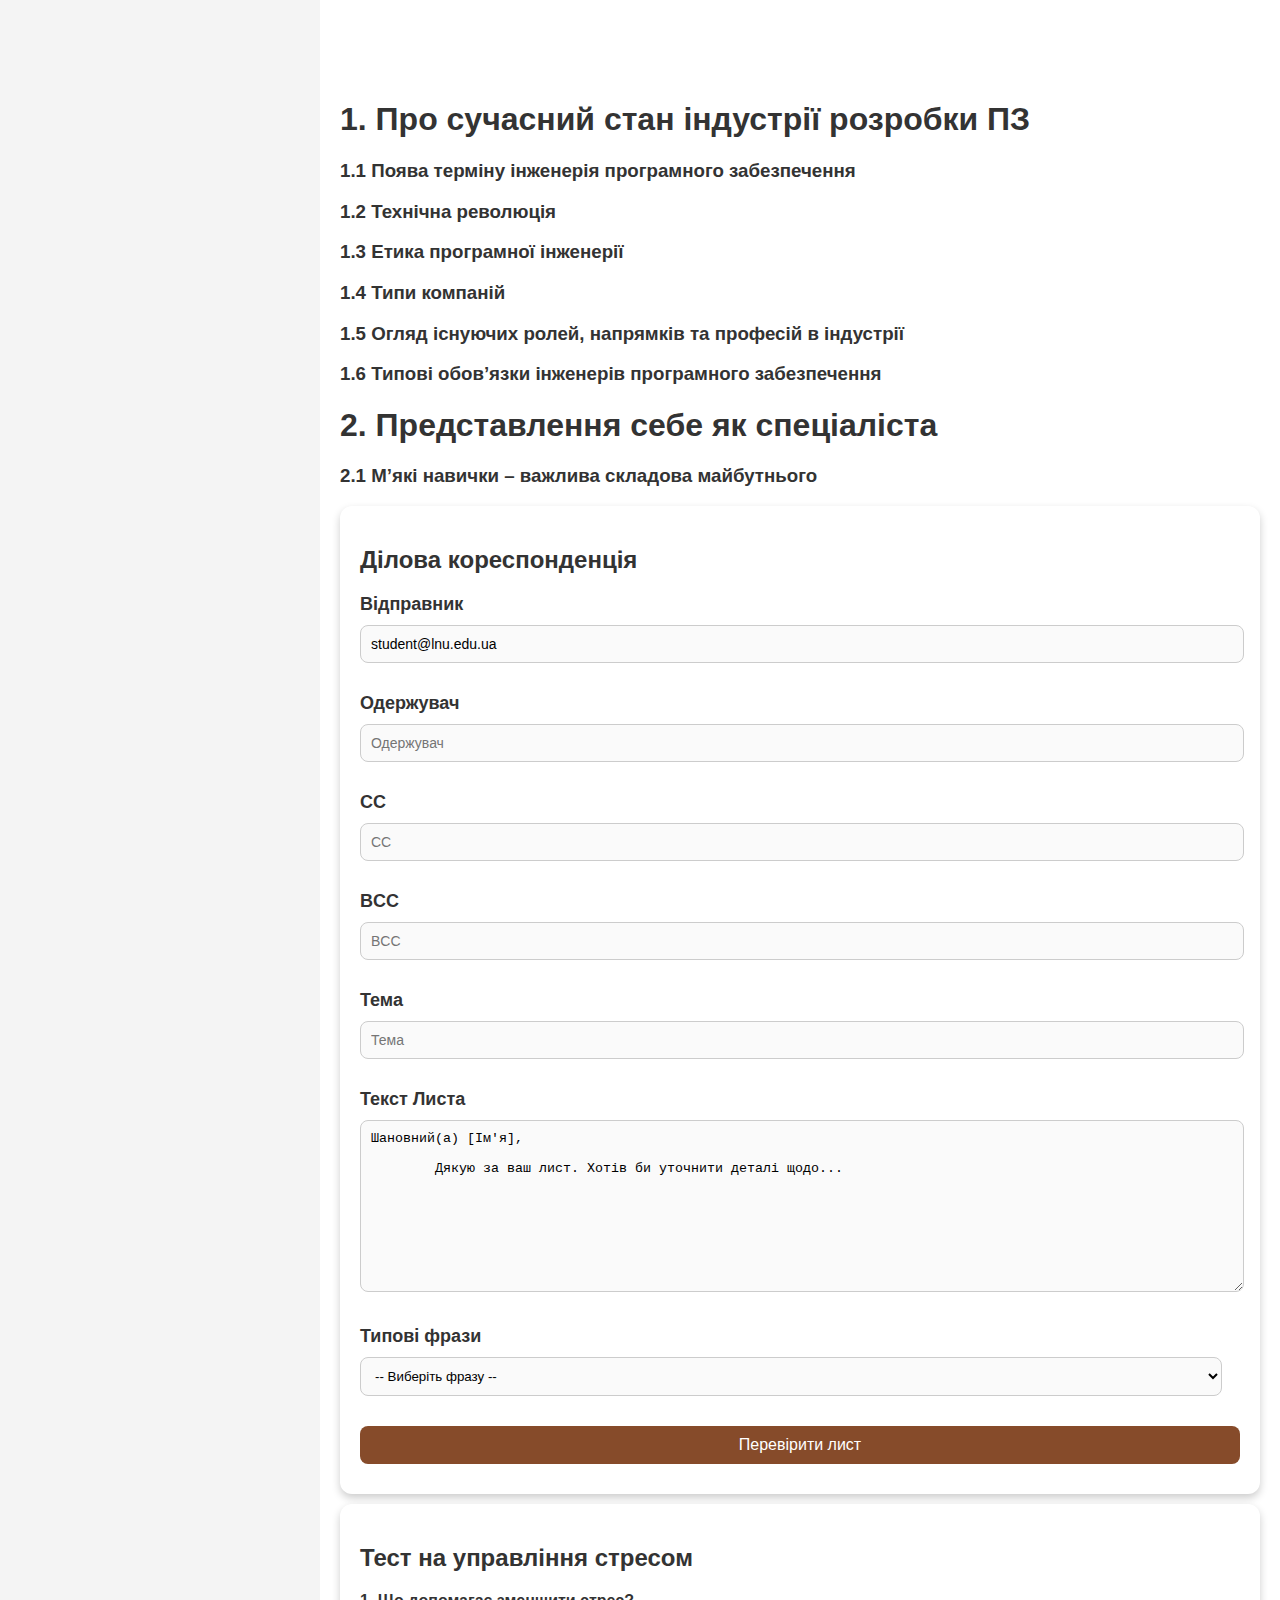
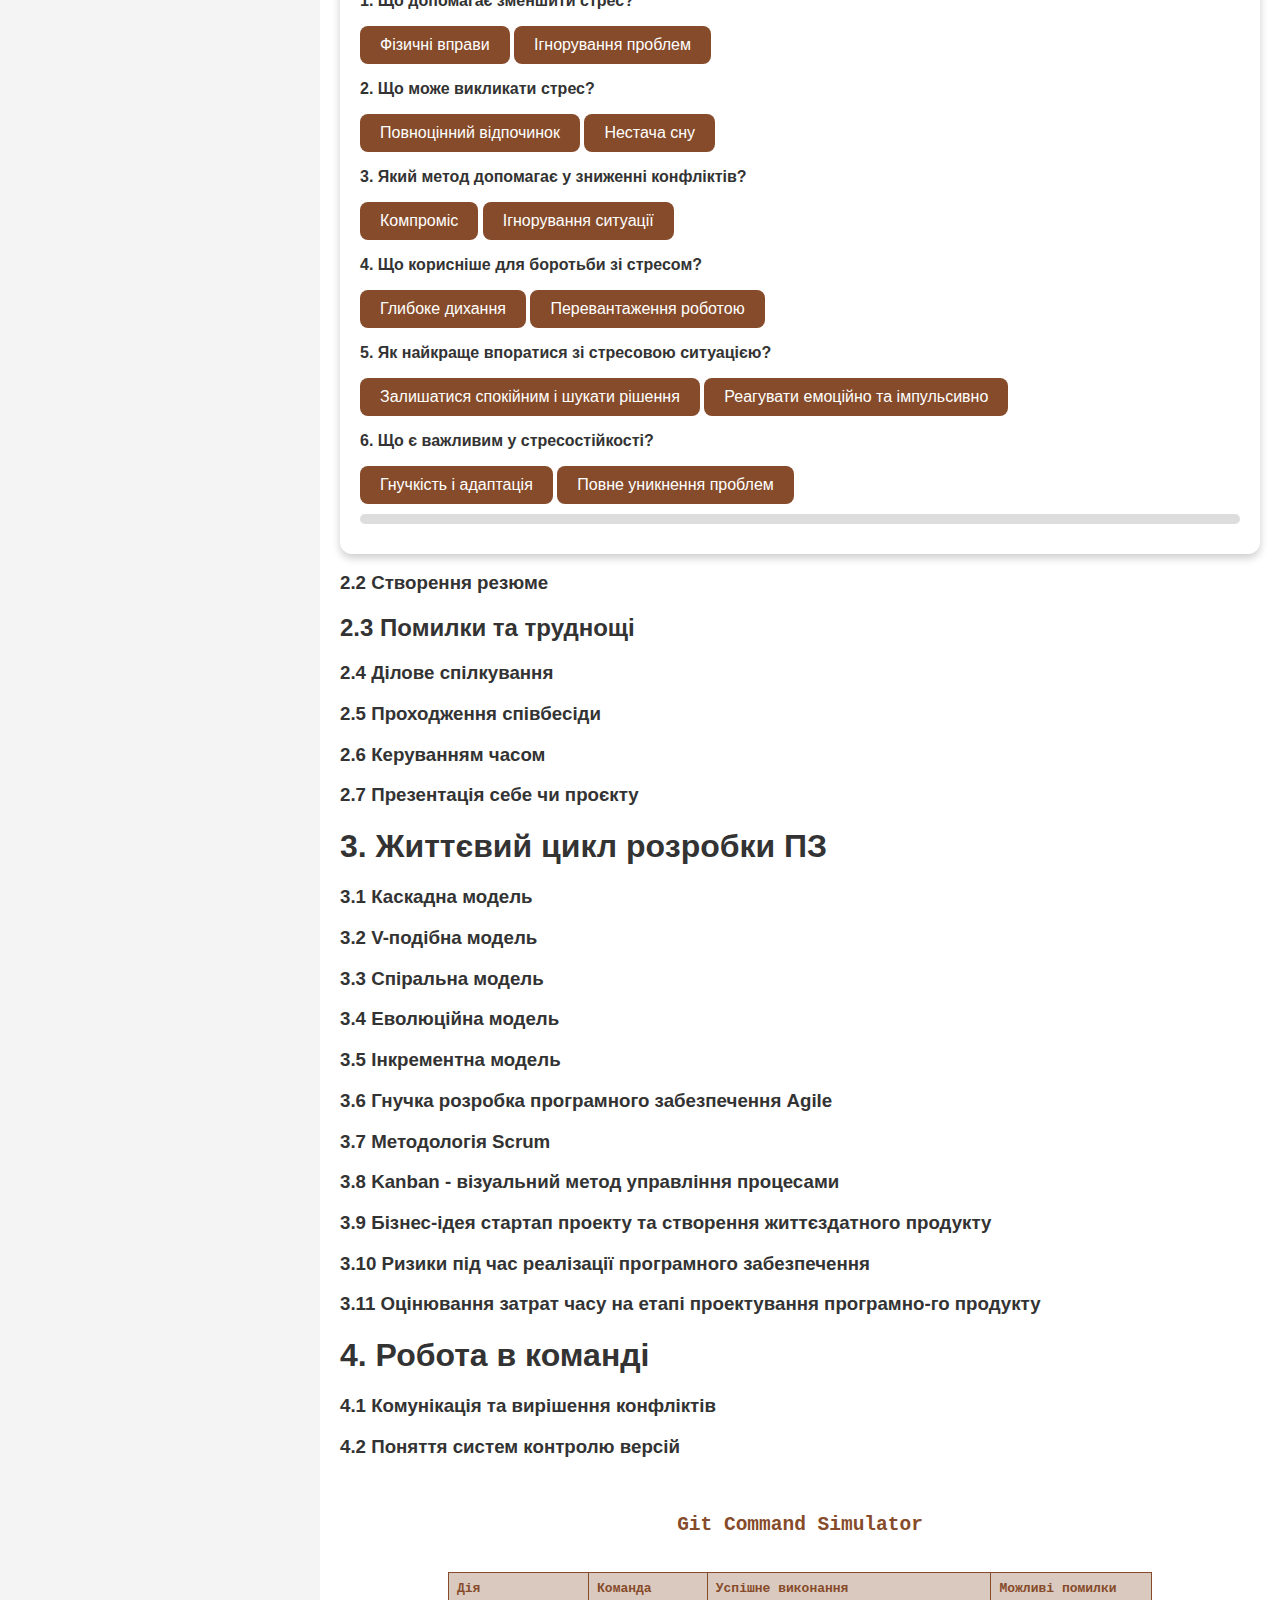
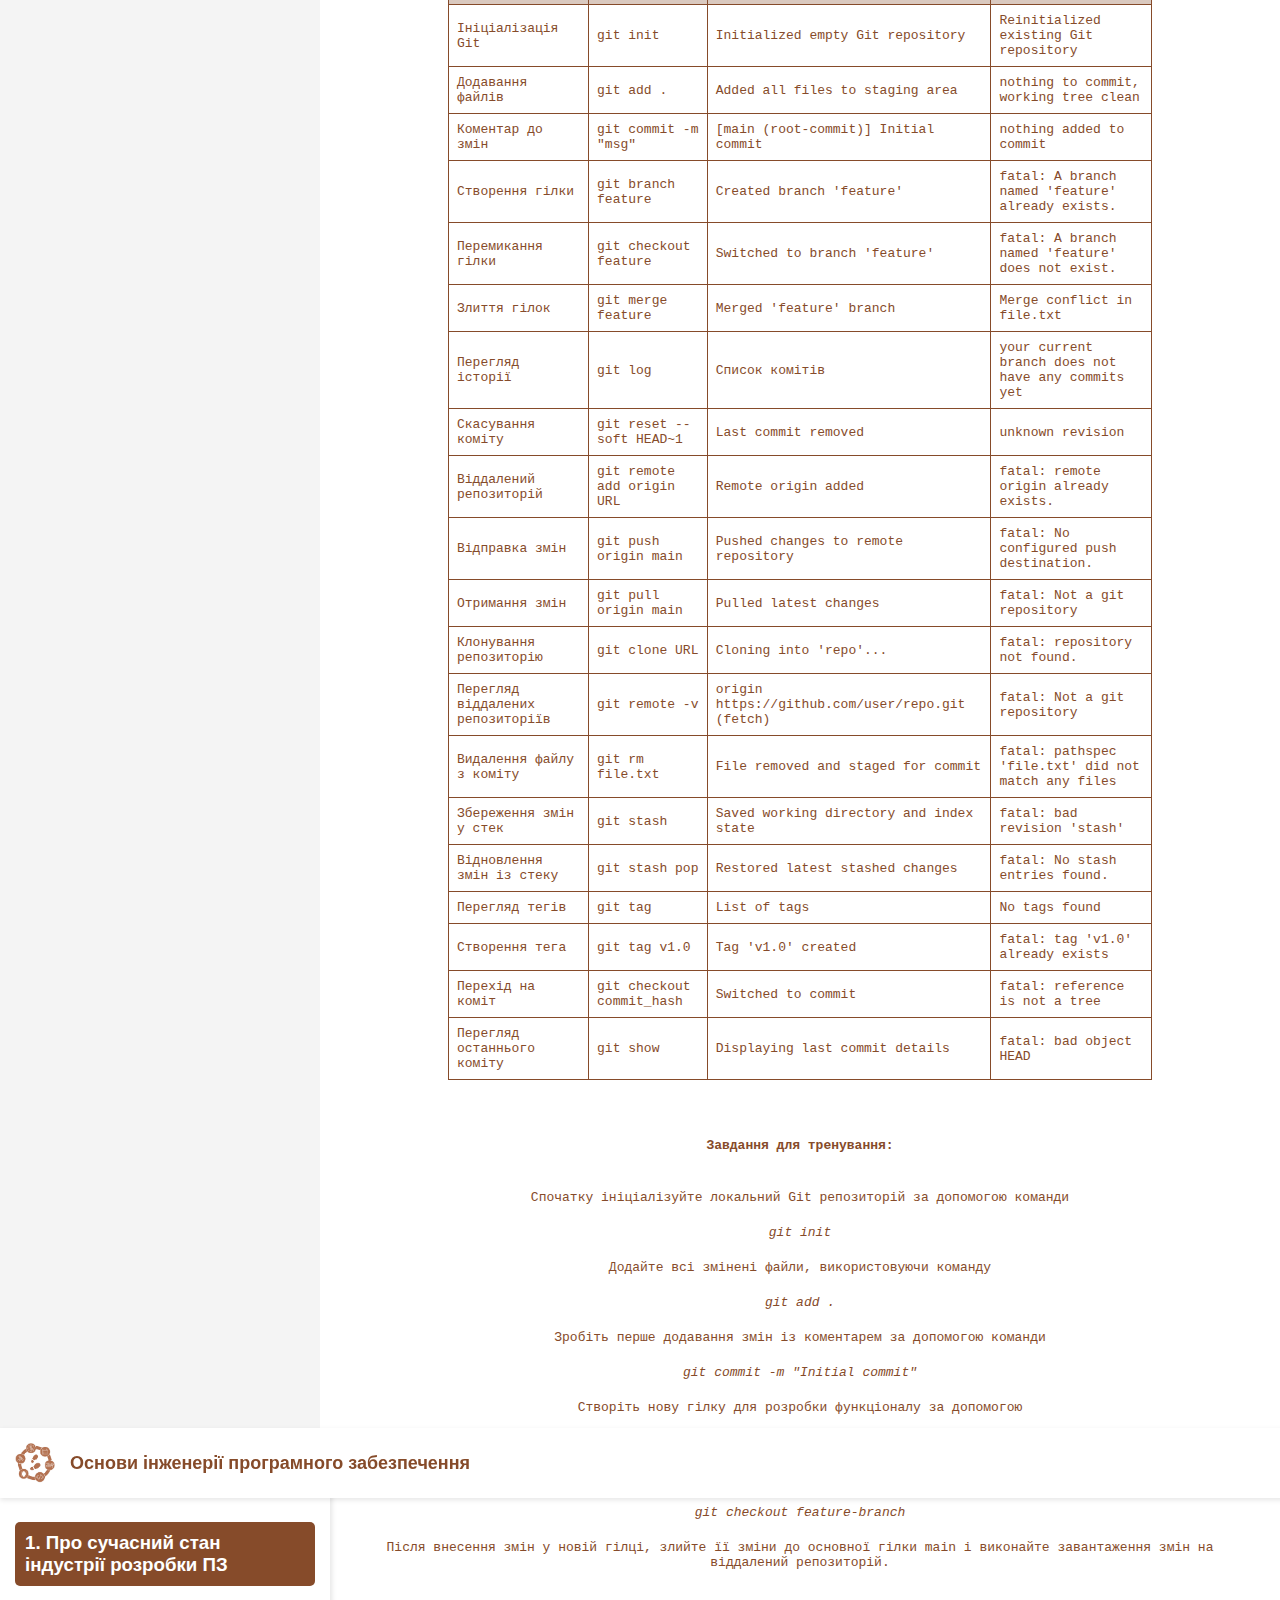
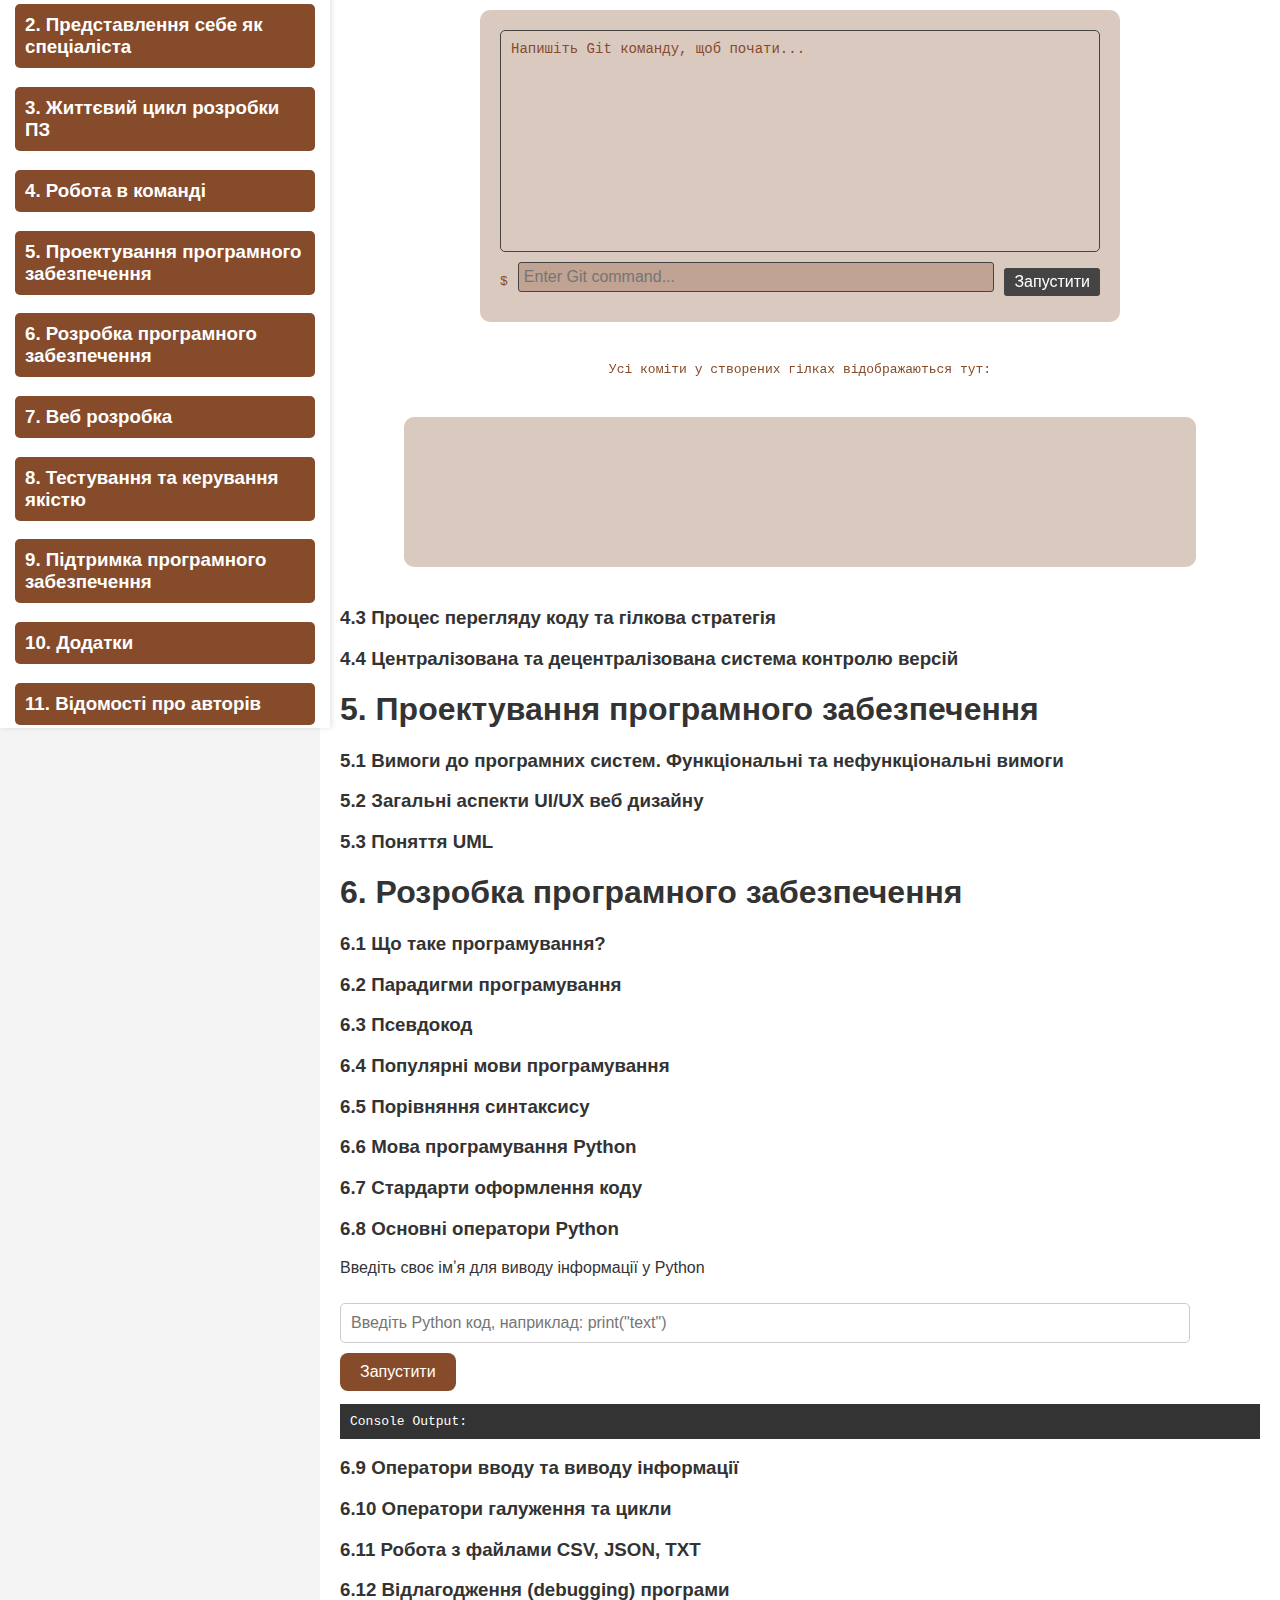
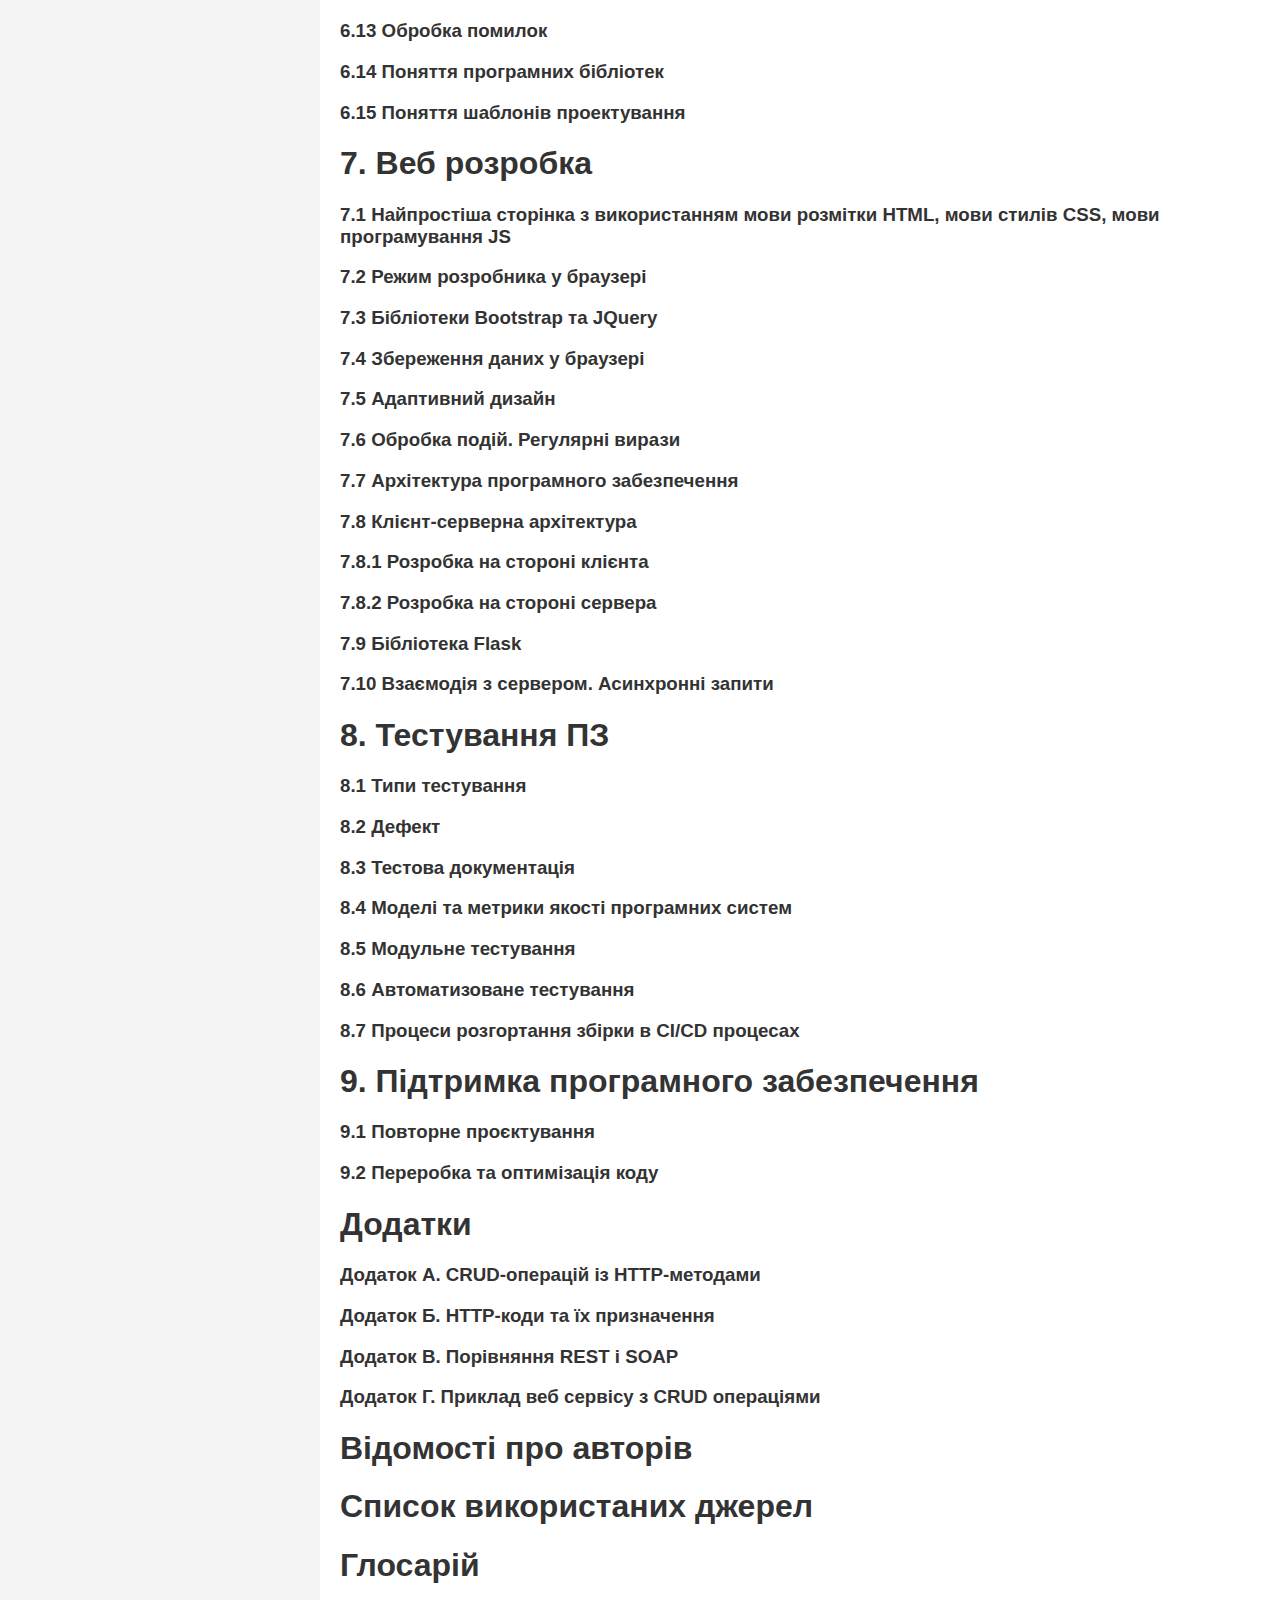
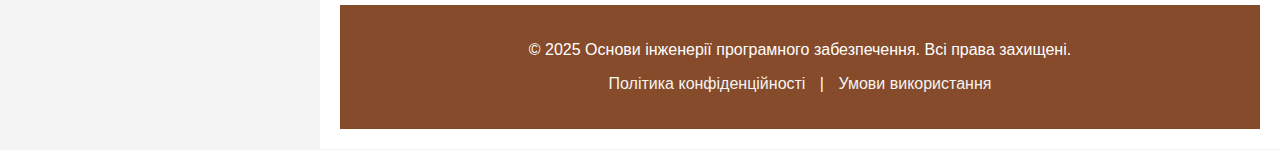
==== commit a64aa5b3: "Update index.html" ====
--- a/index.html
+++ b/index.html
@@ -4,7 +4,8 @@
     <meta charset="UTF-8">
     <meta name="viewport" content="width=device-width, initial-scale=1.0">
     <title>Основи інженерії ПЗ</title>
-    <link rel="stylesheet" href="styles.css">
+    <link rel="stylesheet" href="gitstyle.css">
+    <script src="https://d3js.org/d3.v7.min.js"></script>
     <style>
         body {
             font-family: Arial, sans-serif;
@@ -112,12 +113,120 @@
         }
 
         #text-input {
-            width: 30%;
+            width: 90%;
             padding: 10px;
             font-size: 16px;
             margin: 10px 0;
             border: 1px solid #ccc;
             border-radius: 5px;
+        }
+
+        section {
+            scroll-margin-top: 70px; 
+        }
+
+        .highlighted {
+    background-color: rgba(134,75,42,0.3); /* Highlight effect */
+    transition: background-color 1s ease-in-out;
+}
+
+        footer {
+    background-color:rgb(134,75,42); /* Темний фон футера */
+    color: white; /* Білий текст */
+    text-align: center; /* Центруємо текст */
+    padding: 20px 0; /* Відступи зверху і знизу */
+    position: relative;
+    bottom: 0;
+    width: 100%;
+    margin-top: 20px; /* Додаємо відступ між футером та контентом */
+}
+
+footer a {
+    color: #f4f4f4; /* Колір посилань */
+    text-decoration: none; /* Прибираємо підкреслення з посилань */
+    margin: 0 10px; /* Відстань між посиланнями */
+}
+
+footer a:hover {
+    text-decoration: underline; /* Підкреслення при наведенні */
+}
+
+.progress-bar {
+            width: 100%;
+            height: 10px;
+            background: #ddd;
+            border-radius: 5px;
+            overflow: hidden;
+            margin: 10px 0;
+        }
+        #progress {
+            width: 0%;
+            height: 100%;
+            background: #28a745;
+            transition: width 1s;
+        }
+        .medal {
+            display: none;
+            text-align: center;
+            font-size: 24px;
+            color: gold;
+            margin-top: 10px;
+        }
+        .card {
+            background: white;
+            padding: 20px;
+            margin: 10px 0;
+            border-radius: 12px;
+            box-shadow: 0 4px 8px rgba(0, 0, 0, 0.2);
+        }
+        .email-form {
+            display: flex;
+            flex-direction: column;
+        }
+        .email-form input, .email-form select, .email-form textarea {
+            width: 100%;
+            padding: 10px;
+            margin: 10px 0;
+            border: 1px solid #ccc;
+            border-radius: 8px;
+            background-color: #fafafa;
+        }
+        .email-form input[type="text"] {
+            font-size: 14px;
+        }
+        textarea {
+            resize: vertical;
+            min-height: 150px;
+        }
+        .email-header {
+            font-size: 18px;
+            font-weight: bold;
+            margin-bottom: 10px;
+        }
+        .email-section {
+            margin-bottom: 20px;
+            width: 98%;
+        }
+        .email-footer {
+            margin-top: 20px;
+            text-align: center;
+        }
+        button {
+            background: rgb(134,75,42);
+            color: white;
+            padding: 10px 20px;
+            border: none;
+            cursor: pointer;
+            border-radius: 8px;
+            font-size: 16px;
+        }
+        button:hover {
+            background: rgb(60, 24, 3);
+        }
+        .alert {
+            color: red;
+            font-size: 14px;
+            margin-top: 10px;
         }
 
 /* General styles for mobile devices */
@@ -140,8 +249,34 @@
     }
 
     #text-input {
-        width: 70%;
-    }
+        width: 85%;
+    }
+
+    section {
+            scroll-margin-top: 60px; 
+        }
+
+        footer {
+    background-color: rgb(134,75,42); /* Темний фон футера */
+    color: white; /* Білий текст */
+    text-align: center; /* Центруємо текст */
+    padding: 20px 0; /* Відступи зверху і знизу */
+    position: relative;
+    bottom: 0;
+    width: 100%;
+    margin-top: 20px; /* Додаємо відступ між футером та контентом */
+}
+
+footer a {
+    color: #f4f4f4; /* Колір посилань */
+    text-decoration: none; /* Прибираємо підкреслення з посилань */
+    margin: 0 10px; /* Відстань між посиланнями */
+}
+
+footer a:hover {
+    text-decoration: underline; /* Підкреслення при наведенні */
+}
+
 }
 
 @media (max-width: 480px) {
@@ -176,8 +311,34 @@
     }
 
     #text-input {
-        width: 80%;
-    }
+        width: 95%;
+    }
+
+    section {
+            scroll-margin-top: 85px; 
+    }
+
+    footer {
+    background-color: rgb(134,75,42); /* Темний фон футера */
+    color: white; /* Білий текст */
+    text-align: center; /* Центруємо текст */
+    padding: 20px 0; /* Відступи зверху і знизу */
+    position: relative;
+    bottom: 0;
+    width: 100%;
+    margin-top: 20px; /* Додаємо відступ між футером та контентом */
+}
+
+footer a {
+    color: #f4f4f4; /* Колір посилань */
+    text-decoration: none; /* Прибираємо підкреслення з посилань */
+    margin: 0 10px; /* Відстань між посиланнями */
+}
+
+footer a:hover {
+    text-decoration: underline; /* Підкреслення при наведенні */
+}
+
 }
 
 
@@ -186,7 +347,7 @@
         document.addEventListener('copy', (event) => event.preventDefault());
         document.addEventListener('contextmenu', (event) => event.preventDefault());
 
-        function toggleSubmenu(id) {
+        function toggleSubmenu(id, sectionId) {
            var submenu = document.getElementById(id);
     
            // Toggle the submenu visibility
@@ -195,6 +356,21 @@
             } else {
               submenu.style.display = 'none';
             }
+
+            if (window.innerWidth > 1024 && sectionId) {
+            const section = document.getElementById(sectionId);
+            section.scrollIntoView({ behavior: 'smooth', block: 'start' });
+
+            document.querySelectorAll('section').forEach(sec => {
+                sec.classList.remove('highlighted');
+            });
+
+            section.classList.add('highlighted');
+
+            setTimeout(() => {
+                section.classList.remove('highlighted');
+            }, 800);
+        }
         }
 
         // Function to handle button click and display the text in the console output
@@ -210,6 +386,7 @@
                 outputElement.textContent = `Console Output:\nInvalid Python syntax. Please use the format: print("text")`;
             }
         }
+
     </script>
 </head>
 <body>
@@ -219,7 +396,7 @@
     </header>
     
     <nav class="sidebar">
-      <h3 onclick="toggleSubmenu('menu1')">1. Про сучасний стан індустрії розробки ПЗ</h3>
+      <h3 onclick="toggleSubmenu('menu1', 'section1')">1. Про сучасний стан індустрії розробки ПЗ</h3>
       <ul id="menu1" style="display: none;">
           <li><a href="#section1.1">1.1 Поява терміну інженерія програмного забезпечення</a></li>
           <li><a href="#section1.2">1.2 Технічна революція</a></li>
@@ -229,7 +406,7 @@
           <li><a href="#section1.6">1.6 Типові обов’язки інженерів програмного забезпечення</a></li>
       </ul>
 
-      <h3 onclick="toggleSubmenu('menu2')">2. Представлення себе як спеціаліста</h3>
+      <h3 onclick="toggleSubmenu('menu2', 'section2')">2. Представлення себе як спеціаліста</h3>
       <ul id="menu2" style="display: none;">
           <li><a href="#section2.1">2.1 М’які навички – важлива складова майбутнього</a></li>
           <li><a href="#section2.2">2.2 Створення резюме</a></li>
@@ -240,7 +417,7 @@
           <li><a href="#section2.7">2.7 Презентація себе чи проєкту</a></li>
       </ul>
 
-      <h3 onclick="toggleSubmenu('menu3')">3. Життєвий цикл розробки ПЗ</h3>
+      <h3 onclick="toggleSubmenu('menu3', 'section3')">3. Життєвий цикл розробки ПЗ</h3>
       <ul id="menu3" style="display: none;">
           <li><a href="#section3.1">3.1 Каскадна модель</a></li>
           <li><a href="#section3.2">3.2 V-подібна модель</a></li>
@@ -255,7 +432,7 @@
           <li><a href="#section3.11">3.11 Оцінювання затрат часу на етапі проектування програмного продукту</a></li>
       </ul>
 
-      <h3 onclick="toggleSubmenu('menu4')">4. Робота в команді</h3>
+      <h3 onclick="toggleSubmenu('menu4', 'section4')">4. Робота в команді</h3>
       <ul id="menu4" style="display: none;">
           <li><a href="#section4.1">4.1 Комунікація та вирішення конфліктів</a></li>
           <li><a href="#section4.2">4.2 Поняття систем контролю версій</a></li>
@@ -263,14 +440,14 @@
           <li><a href="#section4.4">4.4 Централізована та децентралізована система контролю версій</a></li>
       </ul>
 
-      <h3 onclick="toggleSubmenu('menu5')">5. Проектування програмного забезпечення</h3>
+      <h3 onclick="toggleSubmenu('menu5', 'section5')">5. Проектування програмного забезпечення</h3>
       <ul id="menu5" style="display: none;">
           <li><a href="#section5.1">5.1 Вимоги до програмних систем</a></li>
           <li><a href="#section5.2">5.2 Загальні аспекти UI/UX веб дизайну</a></li>
           <li><a href="#section5.3">5.3 Поняття UML</a></li>
       </ul>
 
-      <h3 onclick="toggleSubmenu('menu6')">6. Розробка програмного забезпечення</h3>
+      <h3 onclick="toggleSubmenu('menu6', 'section6')">6. Розробка програмного забезпечення</h3>
       <ul id="menu6" style="display: none;">
           <li><a href="#section6.1">6.1 Що таке програмування?</a></li>
           <li><a href="#section6.2">6.2 Парадигми програмування</a></li>
@@ -289,7 +466,7 @@
           <li><a href="#section6.15">6.15 Поняття шаблонів проектування</a></li>
       </ul>
 
-      <h3 onclick="toggleSubmenu('menu7')">7. Веб розробка</h3>
+      <h3 onclick="toggleSubmenu('menu7', 'section7')">7. Веб розробка</h3>
       <ul id="menu7" style="display: none;">
           <li><a href="#section7.1">7.1 Найпростіша сторінка з використанням HTML, CSS, JS</a></li>
           <li><a href="#section7.2">7.2 Режим розробника у браузері</a></li>
@@ -303,7 +480,7 @@
           <li><a href="#section7.10">7.10 Взаємодія з сервером. Асинхронні запити</a></li>
       </ul>
 
-      <h3 onclick="toggleSubmenu('menu8')">8. Тестування та керування якістю</h3>
+      <h3 onclick="toggleSubmenu('menu8', 'section8')">8. Тестування та керування якістю</h3>
       <ul id="menu8" style="display: none;">
           <li><a href="#section8.1">8.1 Типи тестування</a></li>
           <li><a href="#section8.2">8.2 Дефект</a></li>
@@ -314,30 +491,606 @@
           <li><a href="#section8.7">8.7 Процеси розгортання збірки в CI/CD процесах</a></li>
       </ul>
 
-      <h3 onclick="toggleSubmenu('menu9')">9. Підтримка програмного забезпечення</h3>
+      <h3 onclick="toggleSubmenu('menu9', 'section9')">9. Підтримка програмного забезпечення</h3>
       <ul id="menu9" style="display: none;">
           <li><a href="#section9.1">9.1 Повторне проєктування</a></li>
           <li><a href="#section9.2">9.2 Переробка та оптимізація коду</a></li>
       </ul>
 
-      <h3 onclick="toggleSubmenu('menu10')">10. Додатки</h3>
+      <h3 onclick="toggleSubmenu('menu10', 'section10')">10. Додатки</h3>
       <ul id="menu10" style="display: none;">
           <li><a href="#sectionA">Додаток А. CRUD-операції з HTTP-методами</a></li>
           <li><a href="#sectionB">Додаток Б. HTTP-коди та їх призначення</a></li>
           <li><a href="#sectionC">Додаток В. Порівняння REST і SOAP</a></li>
           <li><a href="#sectionD">Додаток Г. Приклад веб-сервісу з CRUD операціями</a></li>
       </ul>
-      <h3 onclick="toggleSubmenu('menu11')">11. Відомості про авторів</h3>
+      <h3 onclick="toggleSubmenu('menu11', 'section11')">11. Відомості про авторів</h3>
     </nav>
 
     
     <main>
-        <section id="console-runner">
-            <h2>Введіть своє імʼя для виводу інформації у Python</h2>
-            <input type="text" id="text-input" placeholder='Введіть Python код, наприклад: print("text")'>
-            <button onclick="runCode()">Запустити</button>
-            <pre id="console-output">Console Output: </pre>
-        </section>
+        <section id="section1">
+            <h1>1. Про сучасний стан індустрії розробки ПЗ</h1>
+        </section>
+
+        <section id="section1.1">
+            <h3>1.1 Поява термiну iнженерiя програмного забезпечення</h3>
+        </section>
+        
+        <section id="section1.2">
+            <h3>1.2 Технiчна революцiя</h3>
+        </section>
+        
+        <section id="section1.3">
+            <h3>1.3 Етика програмної iнженерiї</h3>
+        </section>
+        
+        <section id="section1.4">
+            <h3>1.4 Типи компанiй</h3>
+        </section>
+        
+        <section id="section1.5">
+            <h3>1.5 Огляд iснуючих ролей, напрямкiв та професiй в iндустрiї</h3>
+        </section>
+        
+        <section id="section1.6">
+            <h3>1.6 Типовi обов’язки iнженерiв програмного забезпечення</h3>
+        </section>
+
+        <section id="section2">
+            <h1>2. Представлення себе як спеціаліста</h1>
+        </section>
+        
+        <section id="section2.1">
+            <h3>2.1 М’якi навички – важлива складова майбутнього</h3>
+                <div class="card">
+                    <h2>Ділова кореспонденція</h2>
+                    <div class="email-form">
+                        <div class="email-section">
+                            <label for="sender" class="email-header">Відправник</label>
+                            <input type="text" id="sender" value="student@lnu.edu.ua" readonly>
+                        </div>
+        
+                        <div class="email-section">
+                            <label for="recipient" class="email-header">Одержувач</label>
+                            <input type="text" id="recipient" placeholder="Одержувач" required oninput="updateEmailBody()">
+                        </div>
+        
+                        <div class="email-section">
+                            <label for="cc" class="email-header">CC</label>
+                            <input type="text" id="cc" placeholder="CC">
+                        </div>
+        
+                        <div class="email-section">
+                            <label for="bcc" class="email-header">BCC</label>
+                            <input type="text" id="bcc" placeholder="BCC">
+                        </div>
+        
+                        <div class="email-section">
+                            <label for="subject" class="email-header">Тема</label>
+                            <input type="text" id="subject" placeholder="Тема" required>
+                        </div>
+        
+                        <div class="email-section">
+                            <label for="emailEditor" class="email-header">Текст Листа</label>
+                            <textarea id="emailEditor">Шановний(а) [Ім'я],
+        
+        Дякую за ваш лист. Хотів би уточнити деталі щодо...</textarea>
+                        </div>
+        
+                        <div class="email-section">
+                            <label for="phraseSelect" class="email-header">Типові фрази</label>
+                            <select id="phraseSelect" onchange="insertPhraseEmail()">
+                                <option value="">-- Виберіть фразу --</option>
+                                <option value="Дякую за ваш час та увагу.">Дякую за ваш час та увагу.</option>
+                                <option value="Прошу повідомити, якщо виникнуть додаткові запитання.">Прошу повідомити, якщо виникнуть додаткові запитання.</option>
+                                <option value="Буду радий(а) співпраці з вами.">Буду радий(а) співпраці з вами.</option>
+                                <option value="З найкращими побажаннями, [Ваше ім'я]">З найкращими побажаннями, [Ваше ім'я]</option>
+                            </select>
+                        </div>
+        
+                        <button onclick="checkEmail()">Перевірити лист</button>
+                        <div id="emailAlert" class="alert"></div>
+                    </div>
+                    </div>
+                
+                <div class="card">
+                    <h2>Тест на управління стресом</h2>
+                    <p><b>1. Що допомагає зменшити стрес?</b></p>
+                    <button onclick="checkAnswer(this, true)">Фізичні вправи</button>
+                    <button onclick="checkAnswer(this, false)">Ігнорування проблем</button>
+                    
+                    <p><b>2. Що може викликати стрес?</b></p>
+                    <button onclick="checkAnswer(this, false)">Повноцінний відпочинок</button>
+                    <button onclick="checkAnswer(this, true)">Нестача сну</button>
+                    
+                    <p><b>3. Який метод допомагає у зниженні конфліктів?</b></p>
+                    <button onclick="checkAnswer(this, true)">Компроміс</button>
+                    <button onclick="checkAnswer(this, false)">Ігнорування ситуації</button>
+                    
+                    <p><b>4. Що корисніше для боротьби зі стресом?</b></p>
+                    <button onclick="checkAnswer(this, true)">Глибоке дихання</button>
+                    <button onclick="checkAnswer(this, false)">Перевантаження роботою</button>
+                    
+                    <p><b>5. Як найкраще впоратися зі стресовою ситуацією?</b></p>
+                    <button onclick="checkAnswer(this, true)">Залишатися спокійним і шукати рішення</button>
+                    <button onclick="checkAnswer(this, false)">Реагувати емоційно та імпульсивно</button>
+                    
+                    <p><b>6. Що є важливим у стресостійкості?</b></p>
+                    <button onclick="checkAnswer(this, true)">Гнучкість і адаптація</button>
+                    <button onclick="checkAnswer(this, false)">Повне уникнення проблем</button>
+        
+                    <div class="progress-bar">
+                        <div id="progress"></div>
+                    </div>
+                    <div id="medal" class="medal">🏅 Вітаємо! Ви успішно впоралися!</div>
+                </div>
+            </div>
+        </section>
+        
+        <section id="section2.2">
+            <h3>2.2 Створення резюме</h3>
+        </section>
+        
+        <section id="section2.3">
+            <h2>2.3 Помилки та труднощi</h2>
+        </section>
+        
+        <section id="section2.4">
+            <h3>2.4 Дiлове спiлкування</h3>
+        </section>
+        
+        <section id="section2.5">
+            <h3>2.5 Проходження спiвбесiди</h3>
+        </section>
+        
+        <section id="section2.6">
+            <h3>2.6 Керуванням часом</h3>
+        </section>
+        
+        <section id="section2.7">
+            <h3>2.7 Презентацiя себе чи проєкту</h3>
+        </section>
+
+        <section id="section3">
+            <h1>3. Життєвий цикл розробки ПЗ</h1>
+        </section>
+        
+        <section id="section3.1">
+            <h3>3.1 Каскадна модель</h3>
+        </section>
+        
+        <section id="section3.2">
+            <h3>3.2 V-подiбна модель</h3>
+        </section>
+        
+        <section id="section3.3">
+            <h3>3.3 Спiральна модель</h3>
+        </section>
+        
+        <section id="section3.4">
+            <h3>3.4 Еволюцiйна модель</h3>
+        </section>
+        
+        <section id="section3.5">
+            <h3>3.5 Iнкрементна модель</h3>
+        </section>
+        
+        <section id="section3.6">
+            <h3>3.6 Гнучка розробка програмного забезпечення Agile</h3>
+        </section>
+        
+        <section id="section3.7">
+            <h3>3.7 Методологiя Scrum</h3>
+        </section>
+        
+        <section id="section3.8">
+            <h3>3.8 Kanban - вiзуальний метод управлiння процесами</h3>
+        </section>
+        
+        <section id="section3.9">
+            <h3>3.9 Бiзнес-iдея стартап проекту та створення життєздатного продукту</h3>
+        </section>
+        
+        <section id="section3.10">
+            <h3>3.10 Ризики пiд час реалiзацiї програмного забезпечення</h3>
+        </section>
+        
+        <section id="section3.11">
+            <h3>3.11 Оцiнювання затрат часу на етапi проектування програмно-го продукту</h3>
+        </section>
+
+        <section id="section4">
+            <h1>4. Робота в команді</h1>
+        </section>
+        
+        <section id="section4.1">
+            <h3>4.1 Комунiкацiя та вирiшення конфлiктiв</h3>
+        </section>
+        
+        <section id="section4.2">
+            <h3>4.2 Поняття систем контролю версiй</h3>
+            <div class="git-simulator">
+                <h2>Git Command Simulator</h2>
+        
+                <div class="terminal-wrapper">
+                    <table class="git-command-table">
+                        <tr>
+                            <th>Дія</th>
+                            <th>Команда</th>
+                            <th>Успішне виконання</th>
+                            <th>Можливі помилки</th>
+                        </tr>
+                        <tr>
+                            <td>Ініціалізація Git</td>
+                            <td><code>git init</code></td>
+                            <td>Initialized empty Git repository</td>
+                            <td>Reinitialized existing Git repository</td>
+                        </tr>
+                        <tr>
+                            <td>Додавання файлів</td>
+                            <td><code>git add .</code></td>
+                            <td>Added all files to staging area</td>
+                            <td>nothing to commit, working tree clean</td>
+                        </tr>
+                        <tr>
+                            <td>Коментар до змін</td>
+                            <td><code>git commit -m "msg"</code></td>
+                            <td>[main (root-commit)] Initial commit</td>
+                            <td>nothing added to commit</td>
+                        </tr>
+                        <tr>
+                            <td>Створення гілки</td>
+                            <td><code>git branch feature</code></td>
+                            <td>Created branch 'feature'</td>
+                            <td>fatal: A branch named 'feature' already exists.</td>
+                        </tr>
+                        <tr>
+                            <td>Перемикання гілки</td>
+                            <td><code>git checkout feature</code></td>
+                            <td>Switched to branch 'feature'</td>
+                            <td>fatal: A branch named 'feature' does not exist.</td>
+                        </tr>
+                        <tr>
+                            <td>Злиття гілок</td>
+                            <td><code>git merge feature</code></td>
+                            <td>Merged 'feature' branch</td>
+                            <td>Merge conflict in file.txt</td>
+                        </tr>
+                        <tr>
+                            <td>Перегляд історії</td>
+                            <td><code>git log</code></td>
+                            <td>Список комітів</td>
+                            <td>your current branch does not have any commits yet</td>
+                        </tr>
+                        <tr>
+                            <td>Скасування коміту</td>
+                            <td><code>git reset --soft HEAD~1</code></td>
+                            <td>Last commit removed</td>
+                            <td>unknown revision</td>
+                        </tr>
+                        <tr>
+                            <td>Віддалений репозиторій</td>
+                            <td><code>git remote add origin URL</code></td>
+                            <td>Remote origin added</td>
+                            <td>fatal: remote origin already exists.</td>
+                        </tr>
+                        <tr>
+                            <td>Відправка змін</td>
+                            <td><code>git push origin main</code></td>
+                            <td>Pushed changes to remote repository</td>
+                            <td>fatal: No configured push destination.</td>
+                        </tr>
+                        <tr>
+                            <td>Отримання змін</td>
+                            <td><code>git pull origin main</code></td>
+                            <td>Pulled latest changes</td>
+                            <td>fatal: Not a git repository</td>
+                        </tr>
+                        <tr>
+                            <td>Клонування репозиторію</td>
+                            <td><code>git clone URL</code></td>
+                            <td>Cloning into 'repo'...</td>
+                            <td>fatal: repository not found.</td>
+                        </tr>
+                        <tr>
+                            <td>Перегляд віддалених репозиторіїв</td>
+                            <td><code>git remote -v</code></td>
+                            <td>origin https://github.com/user/repo.git (fetch)</td>
+                            <td>fatal: Not a git repository</td>
+                        </tr>
+                        <tr>
+                            <td>Видалення файлу з коміту</td>
+                            <td><code>git rm file.txt</code></td>
+                            <td>File removed and staged for commit</td>
+                            <td>fatal: pathspec 'file.txt' did not match any files</td>
+                        </tr>
+                        <tr>
+                            <td>Збереження змін у стек</td>
+                            <td><code>git stash</code></td>
+                            <td>Saved working directory and index state</td>
+                            <td>fatal: bad revision 'stash'</td>
+                        </tr>
+                        <tr>
+                            <td>Відновлення змін із стеку</td>
+                            <td><code>git stash pop</code></td>
+                            <td>Restored latest stashed changes</td>
+                            <td>fatal: No stash entries found.</td>
+                        </tr>
+                        <tr>
+                            <td>Перегляд тегів</td>
+                            <td><code>git tag</code></td>
+                            <td>List of tags</td>
+                            <td>No tags found</td>
+                        </tr>
+                        <tr>
+                            <td>Створення тега</td>
+                            <td><code>git tag v1.0</code></td>
+                            <td>Tag 'v1.0' created</td>
+                            <td>fatal: tag 'v1.0' already exists</td>
+                        </tr>
+                        <tr>
+                            <td>Перехід на коміт</td>
+                            <td><code>git checkout commit_hash</code></td>
+                            <td>Switched to commit</td>
+                            <td>fatal: reference is not a tree</td>
+                        </tr>
+                        <tr>
+                            <td>Перегляд останнього коміту</td>
+                            <td><code>git show</code></td>
+                            <td>Displaying last commit details</td>
+                            <td>fatal: bad object HEAD</td>
+                        </tr>
+                    </table> 
+
+                    <h4>Завдання для тренування:</h4>
+                    Спочатку ініціалізуйте локальний Git репозиторій за допомогою команди <i>git init</i> Додайте всі змінені файли, використовуючи команду <i>git add .</i>Зробіть перше додавання змін із коментарем за допомогою команди <i>git commit -m "Initial commit"</i> Створіть нову гілку для розробки функціоналу за допомогою <i>git branch feature-branch</i> і переключіться на неї за допомогою <i>git checkout feature-branch</i>
+                    Після внесення змін у новій гілці, злийте її зміни до основної гілки main і виконайте завантаження змін на віддалений репозиторій. 
+        
+                    <div class="terminal">
+                        <div class="terminal-output" id="terminal-output">Напишіть Git команду, щоб почати...</div>
+                        <div class="input-line">
+                            <span>$</span>
+                            <input type="text" id="git-input" class="terminal-input" placeholder="Enter Git command..." autofocus>
+                            <button class="terminal-button" onclick="runGitCommand()">Запустити</button>
+                        </div>
+                    </div>
+                    Усі коміти у створених гілках відображаються тут:
+                    <div class="git-graph">
+                        <svg id="git-svg" width="100%" height="100%"></svg>
+                    </div>
+                </div>
+            </div>
+        </section>
+        
+        <section id="section4.3">
+            <h3>4.3 Процес перегляду коду та гiлкова стратегiя</h3>
+        </section>
+        
+        <section id="section4.4">
+            <h3>4.4 Централiзована та децентралiзована система контролю версiй</h3>
+        </section>
+
+        <section id="section5">
+            <h1>5. Проектування програмного забезпечення</h1>
+        </section>
+        
+        <section id="section5.1">
+            <h3>5.1 Вимоги до програмних систем. Функцiональнi та нефункцiональнi вимоги</h3>
+        </section>
+        
+        <section id="section5.2">
+            <h3>5.2 Загальнi аспекти UI/UX веб дизайну</h3>
+        </section>
+        
+        <section id="section5.3">
+            <h3>5.3 Поняття UML</h3>
+        </section>
+
+        <section id="section6">
+            <h1>6. Розробка програмного забезпечення</h1>
+        </section>
+        
+        <section id="section6.1">
+            <h3>6.1 Що таке програмування?</h3>
+        </section>
+        
+        <section id="section6.2">
+            <h3>6.2 Парадигми програмування</h3>
+        </section>
+        
+        <section id="section6.3">
+            <h3>6.3 Псевдокод</h3>
+        </section>
+        
+        <section id="section6.4">
+            <h3>6.4 Популярнi мови програмування</h3>
+        </section>
+        
+        <section id="section6.5">
+            <h3>6.5 Порiвняння синтаксису</h3>
+        </section>
+        
+        <section id="section6.6">
+            <h3>6.6 Мова програмування Python</h3>
+        </section>
+        
+        <section id="section6.7">
+            <h3>6.7 Стардарти оформлення коду</h3>
+        </section>
+
+        <section id="section6.8">
+            <h3>6.8 Основні оператори Python</h3>
+            <div id="console-runner">
+                <p>Введіть своє імʼя для виводу інформації у Python</p>
+                <input type="text" id="text-input" placeholder='Введіть Python код, наприклад: print("text")'>
+                <button onclick="runCode()">Запустити</button>
+                <pre id="console-output">Console Output: </pre>
+            </div>
+        </section>
+
+        <section id="section6.9">
+            <h3>6.9 Оператори вводу та виводу iнформацiї</h3>
+        </section>
+        
+        <section id="section6.10">
+            <h3>6.10 Оператори галуження та цикли</h3>
+        </section>
+        
+        <section id="section6.11">
+            <h3>6.11 Робота з файлами CSV, JSON, TXT</h3>
+        </section>
+        
+        <section id="section6.12">
+            <h3>6.12 Вiдлагодження (debugging) програми</h3>
+        </section>
+        
+        <section id="section6.13">
+            <h3>6.13 Обробка помилок</h3>
+        </section>
+        
+        <section id="section6.14">
+            <h3>6.14 Поняття програмних бiблiотек</h3>
+        </section>
+        
+        <section id="section6.15">
+            <h3>6.15 Поняття шаблонiв проектування</h3>
+        </section>
+
+        <section id="section7">
+            <h1>7. Веб розробка</h1>
+        </section>
+        
+        <section id="section7.1">
+            <h3>7.1 Найпростiша сторiнка з використанням мови розмiтки HTML, мови стилiв CSS, мови програмування JS</h3>
+        </section>
+        
+        <section id="section7.2">
+            <h3>7.2 Режим розробника у браузерi</h3>
+        </section>
+        
+        <section id="section7.3">
+            <h3>7.3 Бiблiотеки Bootstrap та JQuery</h3>
+        </section>
+        
+        <section id="section7.4">
+            <h3>7.4 Збереження даних у браузерi</h3>
+        </section>
+        
+        <section id="section7.5">
+            <h3>7.5 Адаптивний дизайн</h3>
+        </section>
+        
+        <section id="section7.6">
+            <h3>7.6 Обробка подiй. Регулярнi вирази</h3>
+        </section>
+        
+        <section id="section7.7">
+            <h3>7.7 Архiтектура програмного забезпечення</h3>
+        </section>
+        
+        <section id="section7.8">
+            <h3>7.8 Клiєнт-серверна архiтектура</h3>
+        </section>
+        
+        <section id="section7.8.1">
+            <h3>7.8.1 Розробка на сторонi клiєнта</h3>
+        </section>
+        
+        <section id="section7.8.2">
+            <h3>7.8.2 Розробка на сторонi сервера</h3>
+        </section>
+        
+        <section id="section7.9">
+            <h3>7.9 Бiблiотека Flask</h3>
+        </section>
+        
+        <section id="section7.10">
+            <h3>7.10 Взаємодiя з сервером. Асинхроннi запити</h3>
+        </section>
+
+        <section id="section8">
+            <h1>8. Тестування ПЗ</h1>
+        </section>
+        
+        <section id="section8.1">
+            <h3>8.1 Типи тестування</h3>
+        </section>
+        
+        <section id="section8.2">
+            <h3>8.2 Дефект</h3>
+        </section>
+        
+        <section id="section8.3">
+            <h3>8.3 Тестова документацiя</h3>
+        </section>
+        
+        <section id="section8.4">
+            <h3>8.4 Моделi та метрики якостi програмних систем</h3>
+        </section>
+        
+        <section id="section8.5">
+            <h3>8.5 Модульне тестування</h3>
+        </section>
+        
+        <section id="section8.6">
+            <h3>8.6 Автоматизоване тестування</h3>
+        </section>
+        
+        <section id="section8.7">
+            <h3>8.7 Процеси розгортання збiрки в CI/CD процесах</h3>
+        </section>
+
+        <section id="section9">
+            <h1>9. Підтримка програмного забезпечення</h1>
+        </section>
+        
+        <section id="section9.1">
+            <h3>9.1 Повторне проєктування</h3>
+        </section>
+        
+        <section id="section9.2">
+            <h3>9.2 Переробка та оптимiзацiя коду</h3>
+        </section>
+
+        <section id="section10">
+            <h1>Додатки</h1>
+        </section>
+        
+        <section id="sectionA">
+            <h3>Додаток А. CRUD-операцiй iз HTTP-методами</h3>
+        </section>
+        
+        <section id="sectionB">
+            <h3>Додаток Б. HTTP-коди та їх призначення</h3>
+        </section>
+        
+        <section id="sectionC">
+            <h3>Додаток В. Порiвняння REST i SOAP</h3>
+        </section>
+        
+        <section id="sectionD">
+            <h3>Додаток Г. Приклад веб сервiсу з CRUD операцiями</h3>
+        </section>
+        
+        <section id="sectionE">
+            <h1>Вiдомостi про авторiв</h1>
+        </section>
+
+        <section id="sectionLiterature">
+            <h1>Список використаних джерел</h1>
+        </section>
+
+        <section id="sectionGlossary">
+            <h1>Глосарій</h1>
+        </section>
+
+        <footer>
+            <p>&copy; 2025 Основи інженерії програмного забезпечення. Всі права захищені.</p>
+            <p><a href="#">Політика конфіденційності</a> | <a href="#">Умови використання</a></p>
+        </footer>
     </main>
+    <script src="gitrun.js"></script>
+    <script src="softskills.js"></script>
 </body>
 </html>
--- a/gitstyle.css
+++ b/gitstyle.css
@@ -0,0 +1,126 @@
+
+ .git-simulator {
+    font-family: monospace;
+    color: rgb(134,75,42);
+    text-align: center;
+    padding: 20px;
+    border-radius: 10px;
+    margin: 20px auto;
+    max-width: 900px;
+}
+
+.git-simulator .terminal-wrapper {
+    display: flex;
+    flex-direction: column;
+    align-items: center;
+    gap: 20px;
+}
+
+.git-simulator .terminal {
+    background: rgba(134,75,42,0.3);
+    padding: 20px;
+    border-radius: 10px;
+    width: 80%;
+    max-width: 600px;
+    margin: 20px auto;
+    text-align: left;
+}
+
+.git-simulator .terminal-output {
+    min-height: 200px;
+    white-space: pre-wrap;
+    overflow-y: auto;
+    font-size: 14px;
+    margin-bottom: 10px;
+    border: 1px solid #444;
+    padding: 10px;
+    border-radius: 5px;
+}
+
+.git-simulator .input-line {
+    display: flex;
+    gap: 10px;
+    align-items: center;
+}
+
+.git-simulator .terminal-input {
+    flex-grow: 1;
+    padding: 5px;
+    background: rgba(134,75,42,0.3);
+    color: rgb(134,75,42);
+    border: 1px solid #444;
+    border-radius: 3px;
+    outline: none;
+    font-size: 16px;
+}
+
+.git-simulator .terminal-button {
+    background: #444;
+    color: white;
+    border: none;
+    padding: 5px 10px;
+    cursor: pointer;
+    border-radius: 3px;
+}
+
+.git-simulator .terminal-button:hover {
+    background: #666;
+}
+
+.git-simulator .git-command-table {
+    border-collapse: collapse;
+    margin: 20px auto;
+    width: 80%;
+    max-width: 90%;
+    text-align: left;
+}
+
+.git-simulator .git-command-table th, 
+.git-simulator .git-command-table td {
+    border: 1px solid rgb(134,75,42);
+    padding: 8px;
+}
+
+.git-simulator .git-command-table th {
+    background: rgba(134,75,42,0.3);
+}
+
+.git-graph {
+    display: flex;
+    justify-content: center;
+    margin-top: 20px;
+    width: 90%;
+}
+svg {
+    background: rgba(134,75,42,0.3);
+    border-radius: 10px;
+}
+
+@media screen and (max-width: 768px) {
+    .git-simulator .git-command-table {
+        width: 100%;
+        font-size: 14px;
+    }
+
+    .git-command-table th, 
+    .git-command-table td {
+        padding: 6px;
+    }
+}
+
+/* Адаптація для дуже малих екранів (до 480px) */
+@media screen and (max-width: 480px) {
+    .git-simulator .git-command-table {
+        font-size: 12px;
+    }
+
+    .git-command-table th, 
+    .git-command-table td {
+        padding: 4px;
+    }
+
+    /* Робимо таблицю скролабельною */
+    .git-simulator {
+        overflow-x: auto;
+    }
+}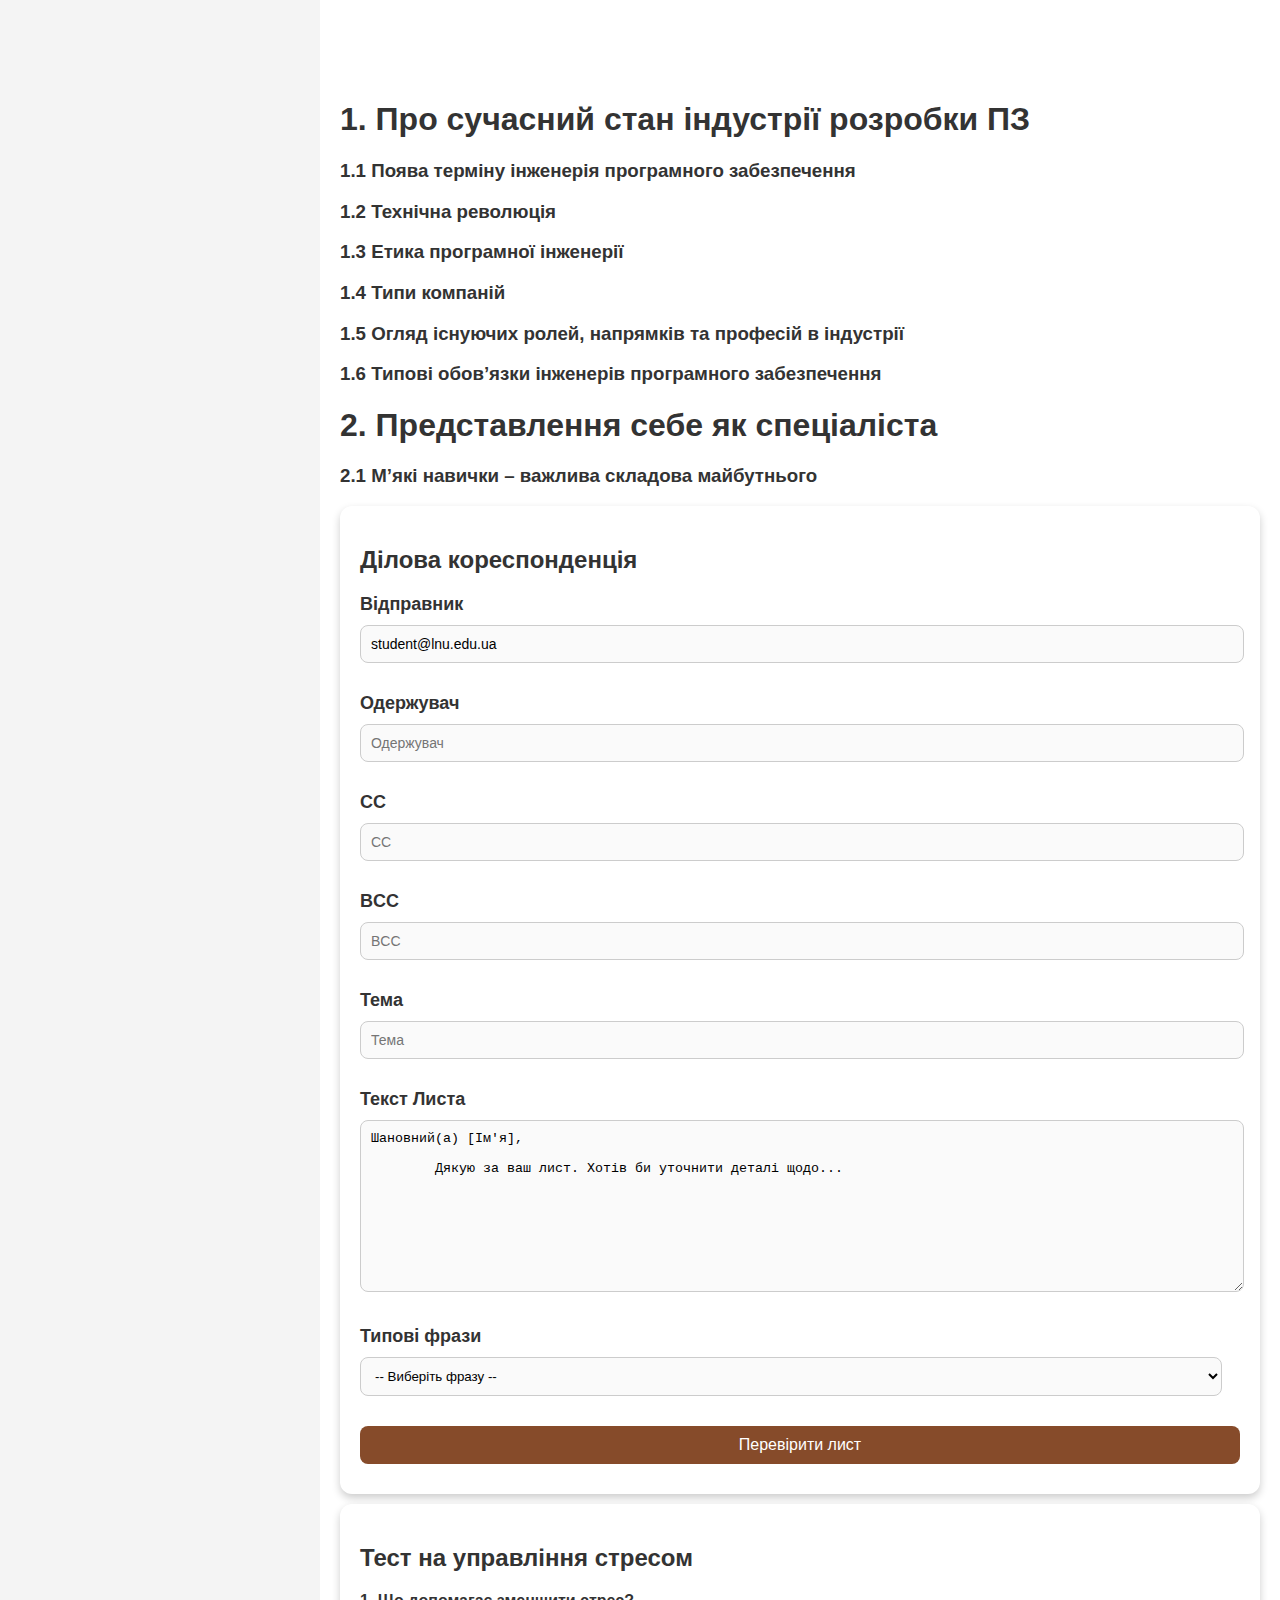
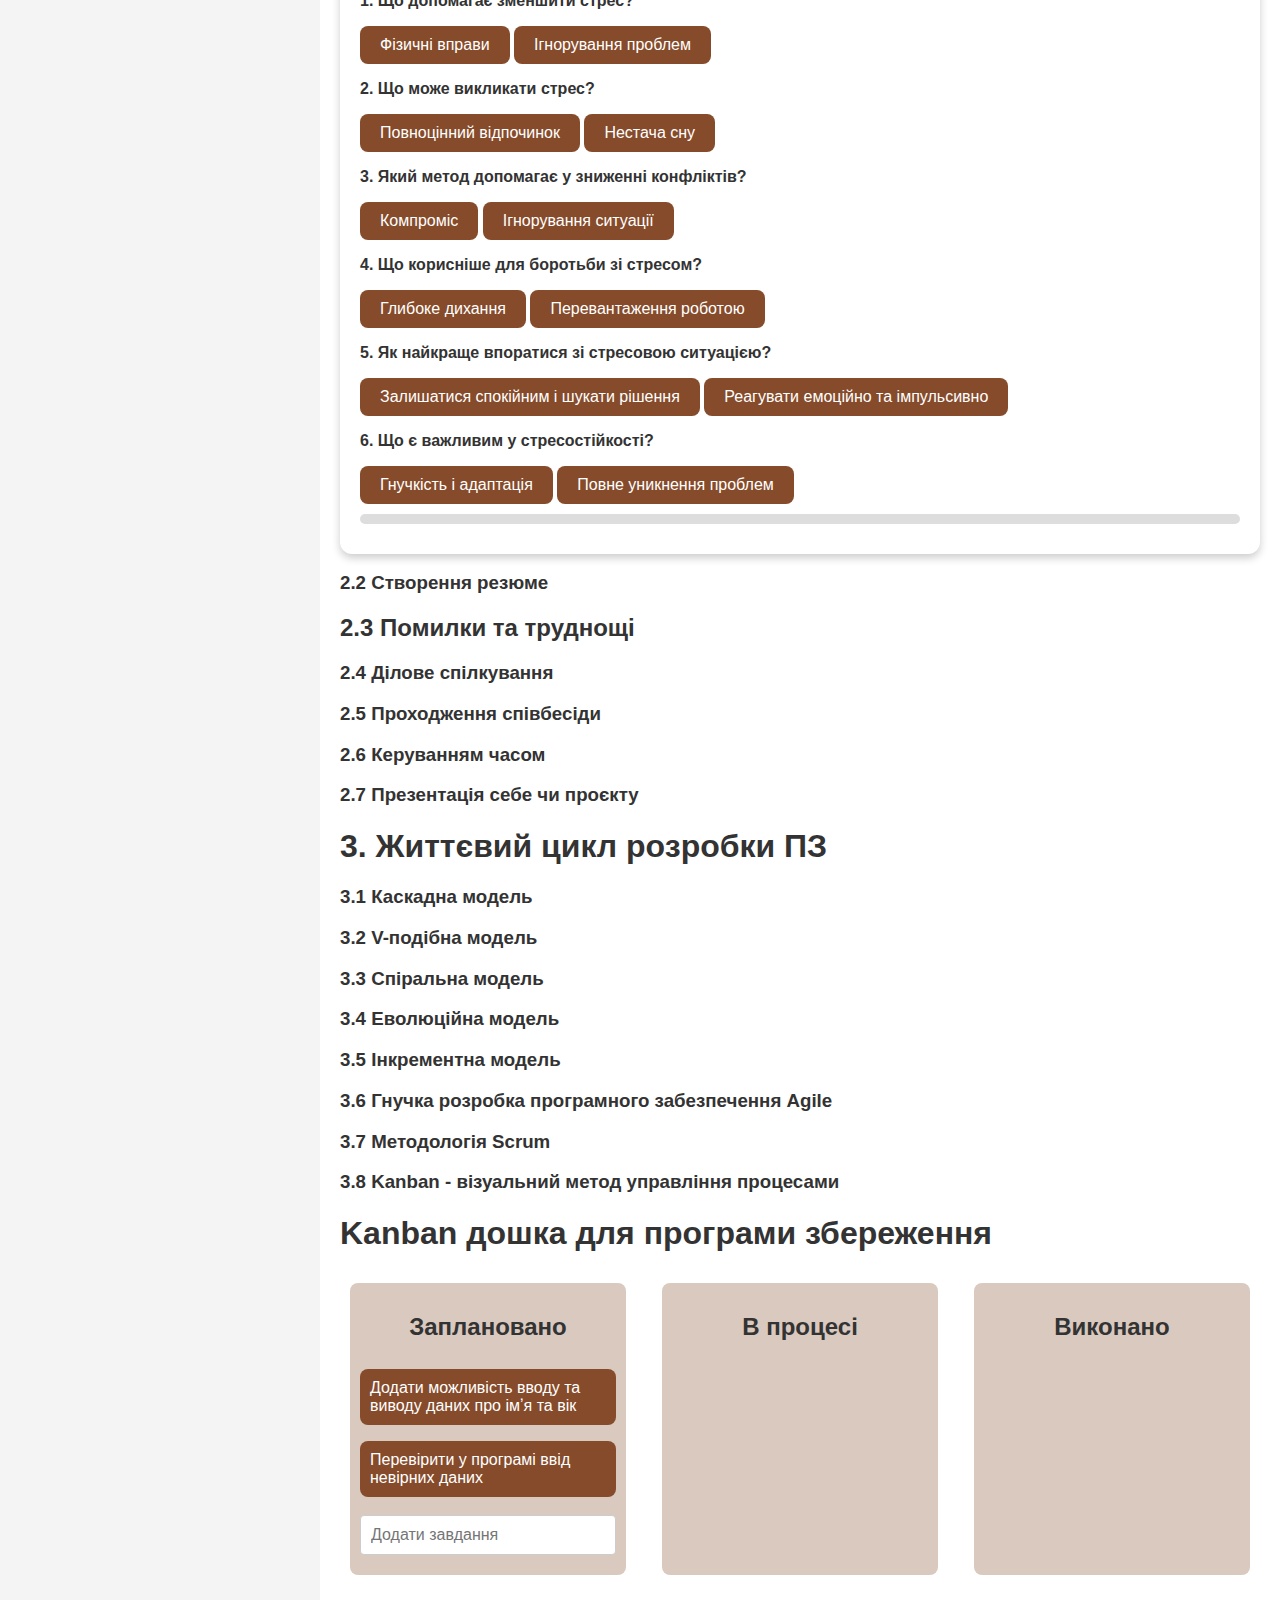
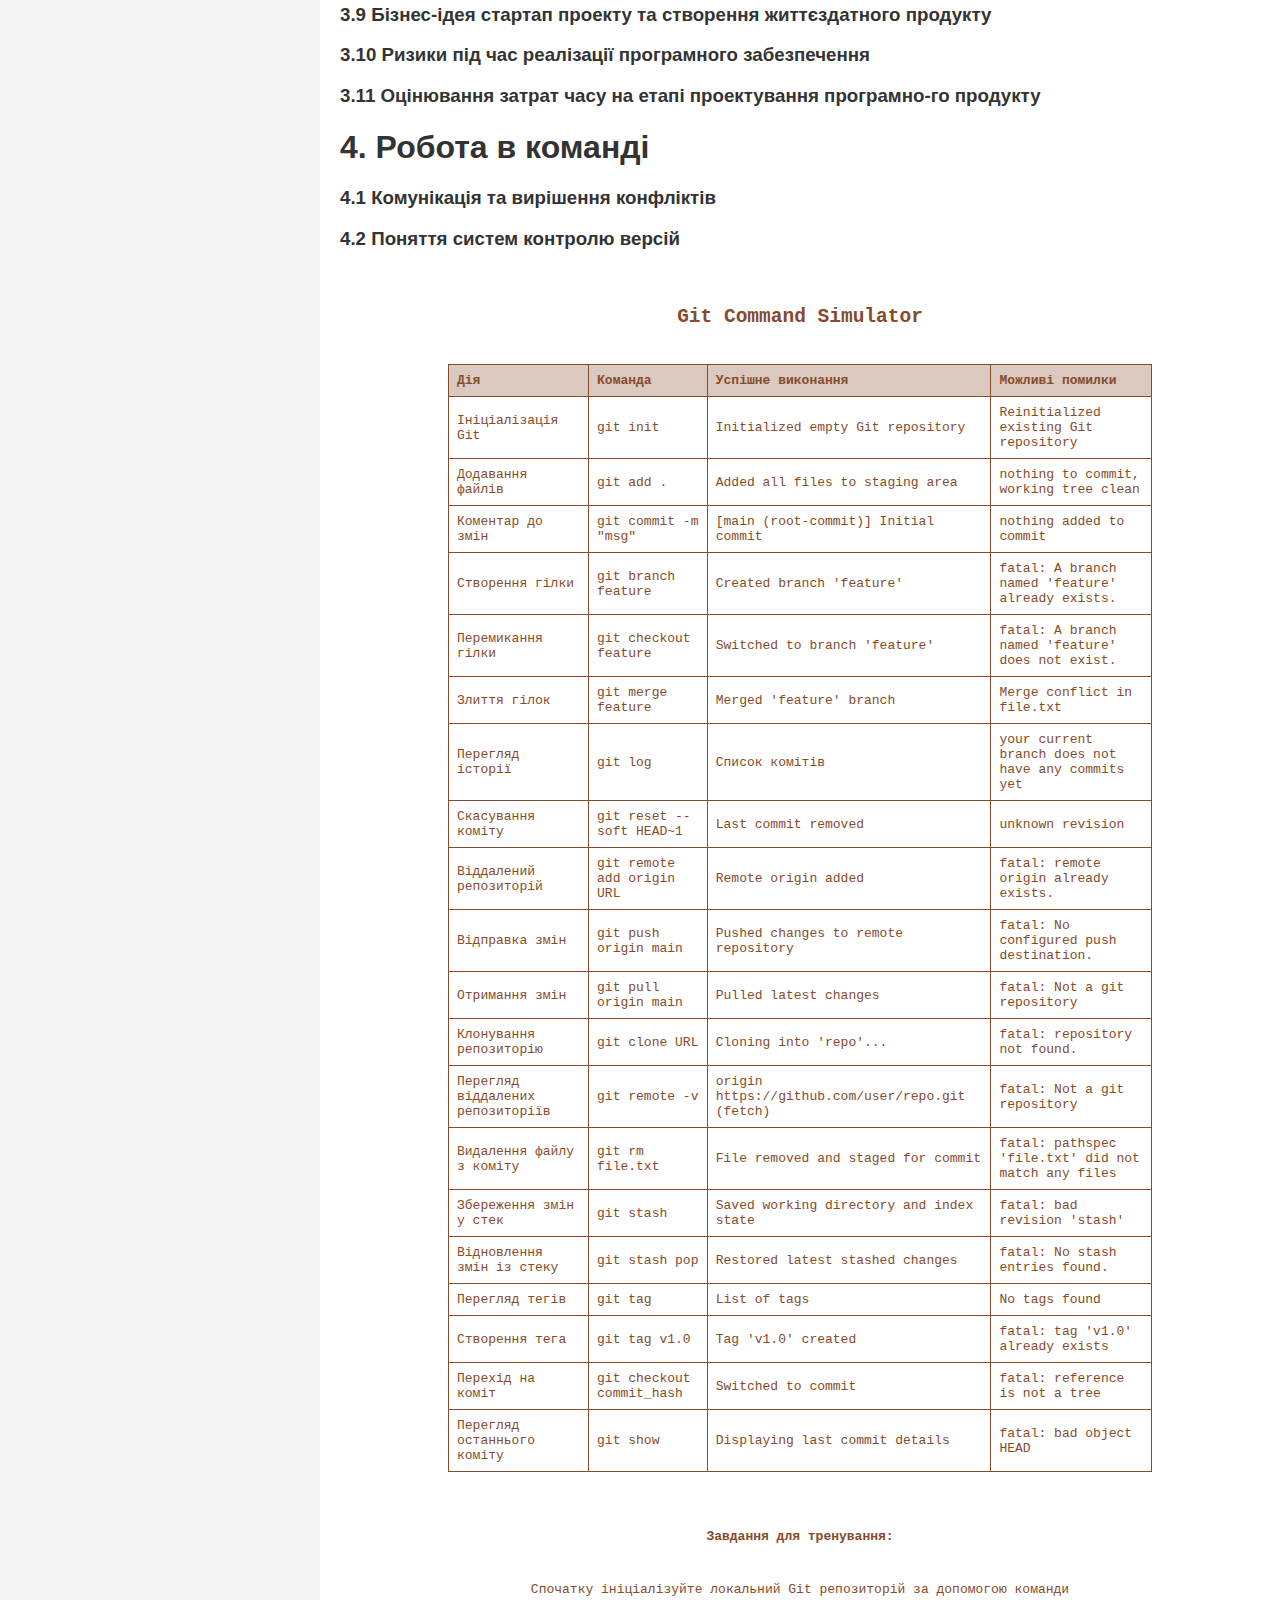
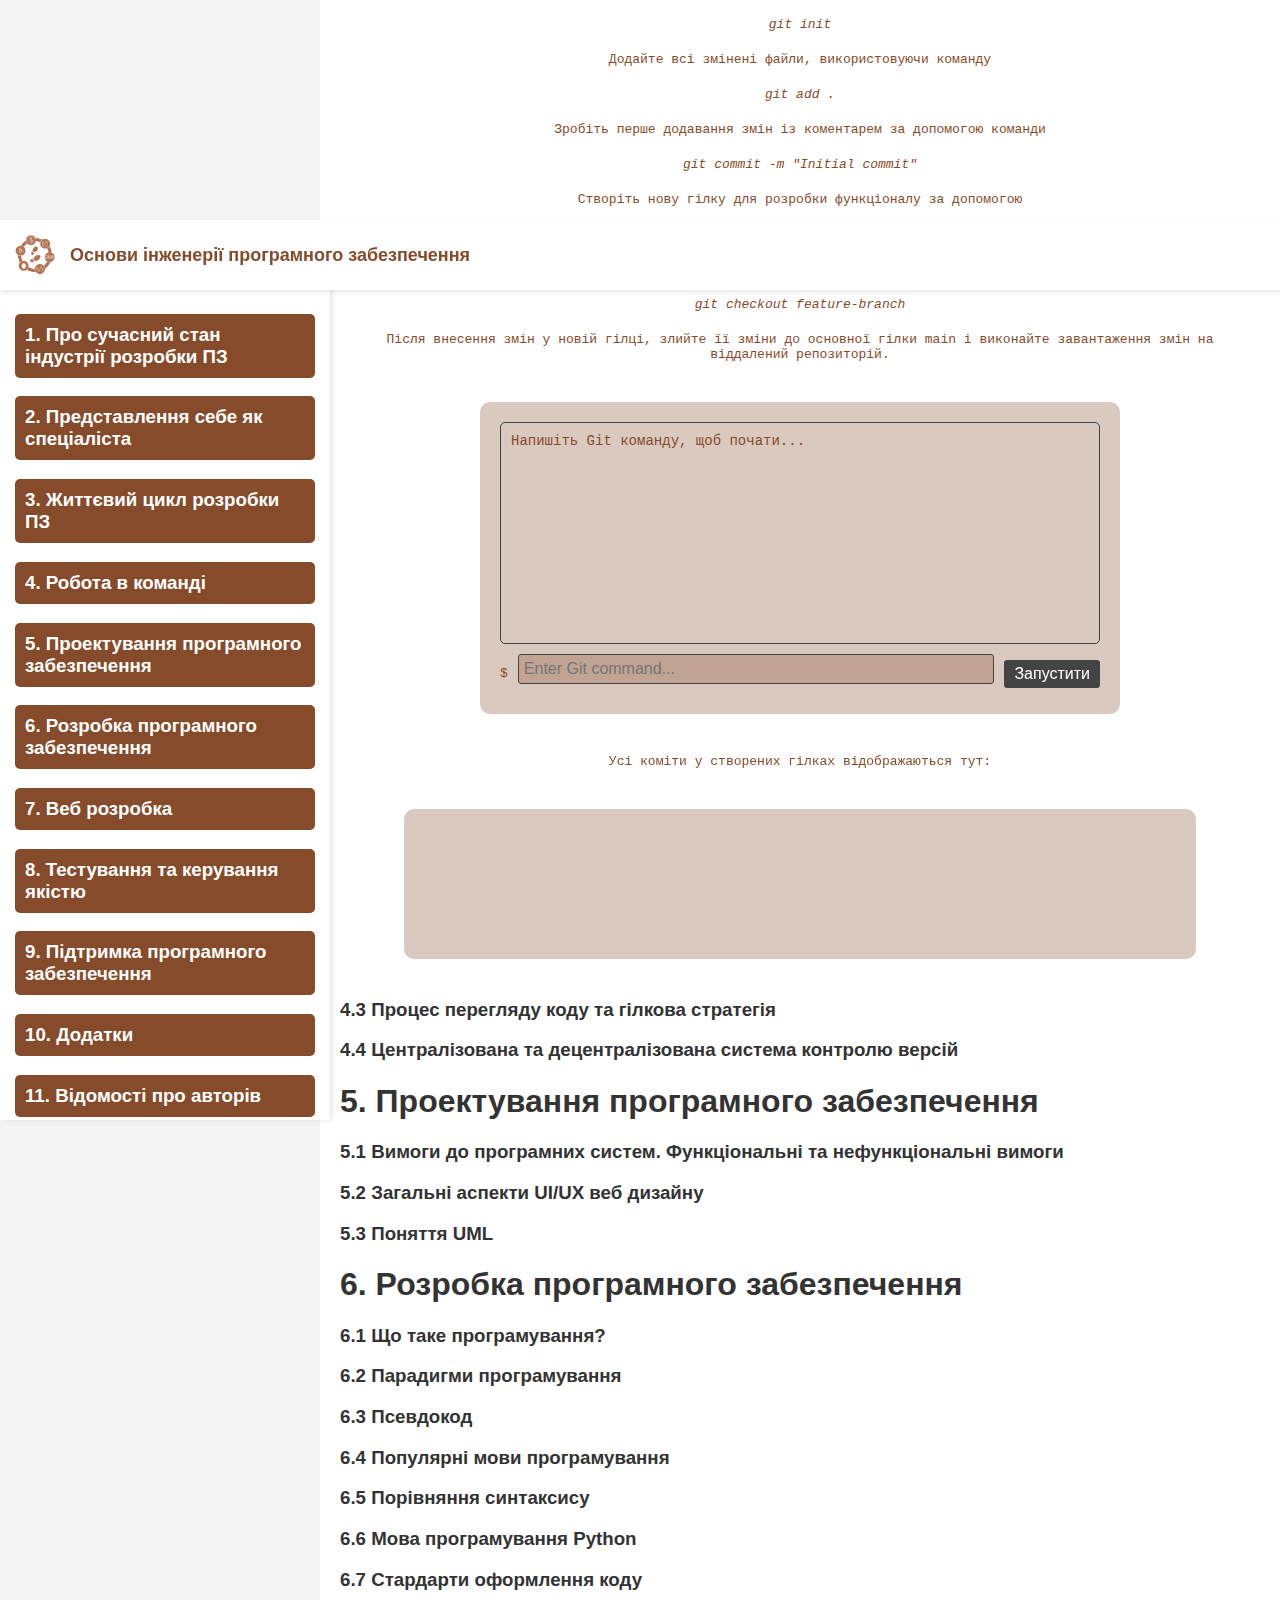
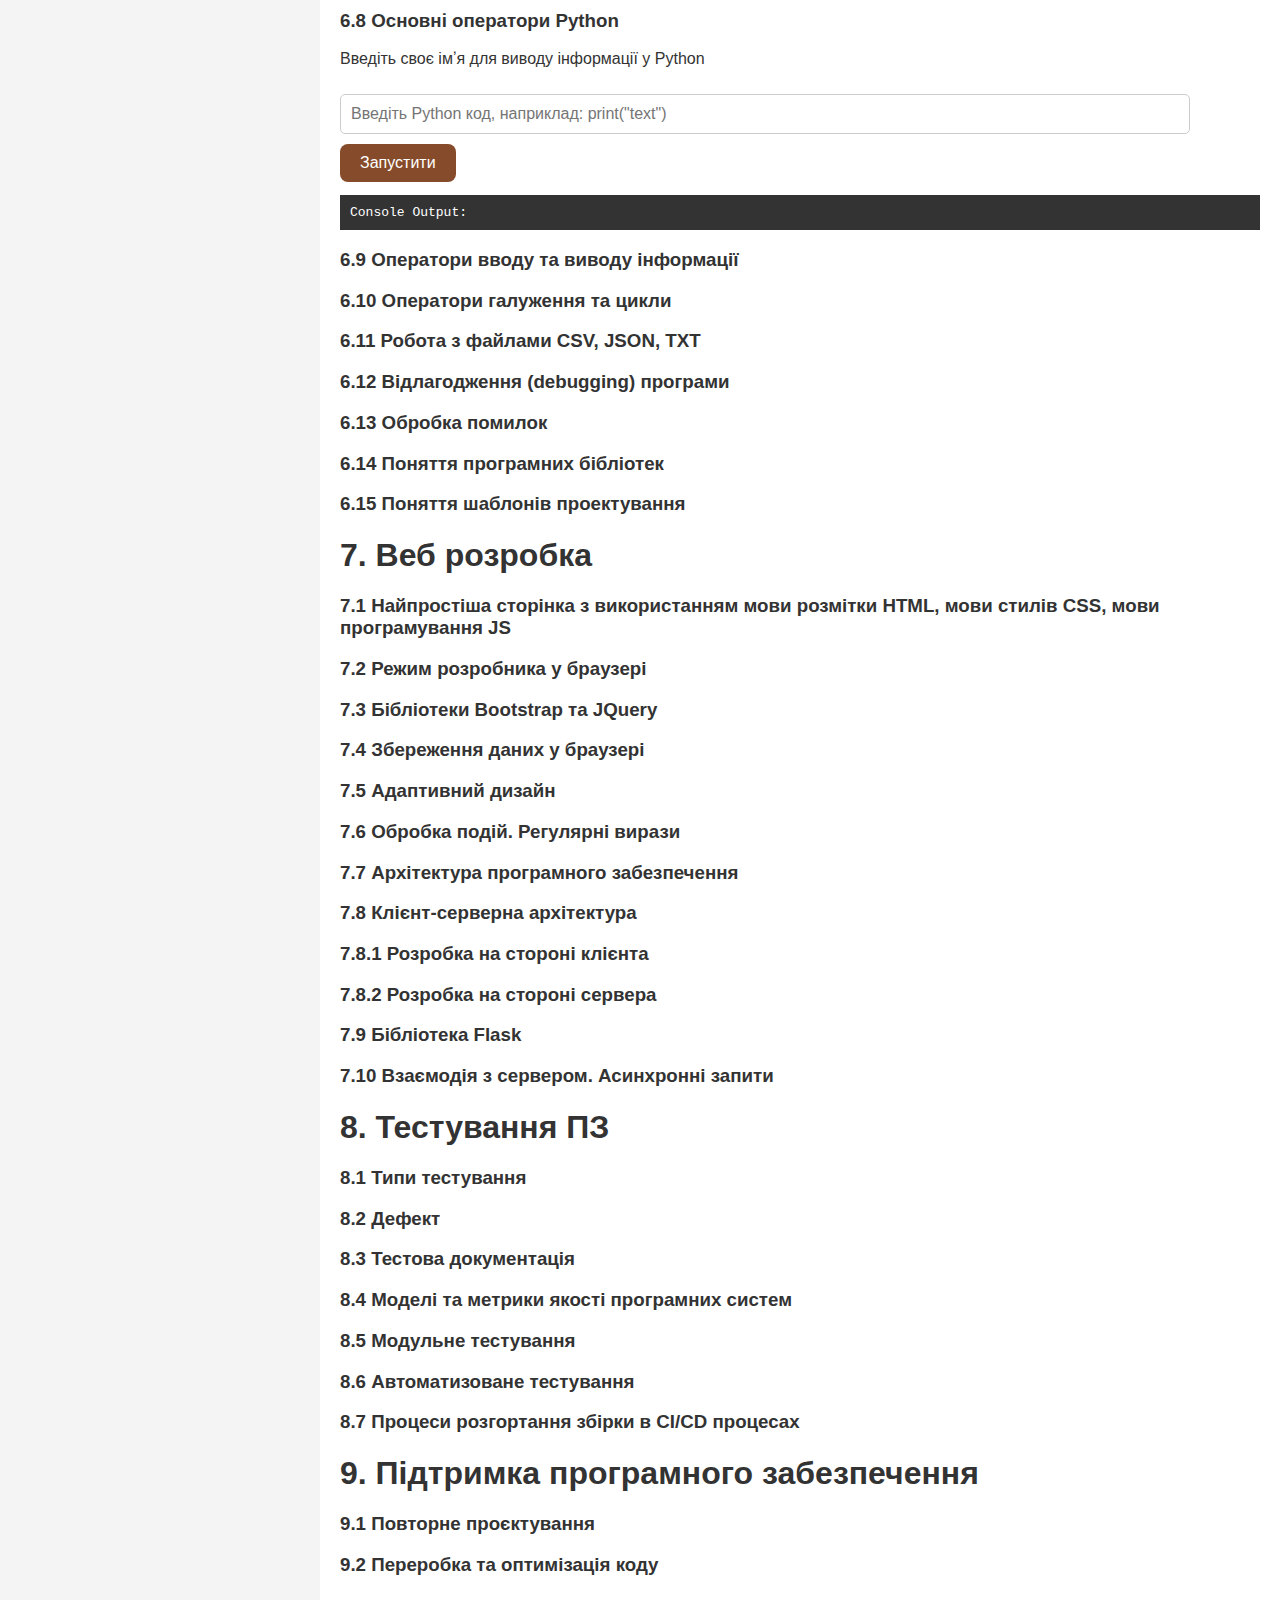
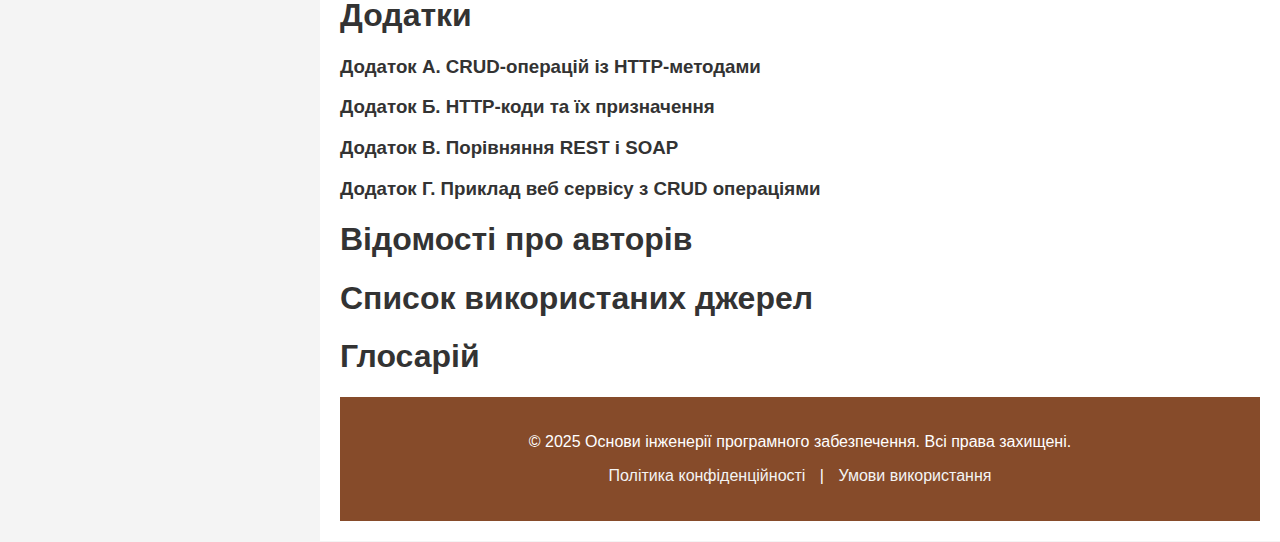
==== commit a41617ec: "Update index.html" ====
--- a/index.html
+++ b/index.html
@@ -228,6 +228,42 @@
             font-size: 14px;
             margin-top: 10px;
         }
+        .board {
+      display: flex;
+      gap: 16px;
+      overflow-x: auto;
+    }
+    .column {
+      background: rgba(134,75,42,0.3);
+      flex: 1;
+  margin: 10px;
+  padding: 10px;
+  border-radius: 8px;
+  min-width: 250px;
+  box-sizing: border-box;
+  display: flex;
+  flex-direction: column;
+    }
+    .column h2 {
+      text-align: center;
+    }
+    .task {
+      background: rgb(134,75,42);
+      color: white;
+      margin: 8px 0;
+      padding: 10px;
+      border-radius: 8px;
+      cursor: grab;
+    }
+    .add-task {
+        width: 100%;
+  padding: 8px;
+  margin-top: 10px;
+  box-sizing: border-box; 
+  font-size: 14px;
+  border: 1px solid #ccc;
+  border-radius: 4px;
+    }
 
 /* General styles for mobile devices */
 @media (max-width: 1024px) {
@@ -338,6 +374,15 @@
 footer a:hover {
     text-decoration: underline; /* Підкреслення при наведенні */
 }
+
+    .board {
+        flex-direction: column;
+        align-items: center;
+      }
+      .column {
+        width: 90%;
+        min-width: unset;
+      }
 
 }
 
@@ -686,6 +731,21 @@
         
         <section id="section3.8">
             <h3>3.8 Kanban - вiзуальний метод управлiння процесами</h3>
+            <h1>Kanban дошка для програми збереження </h1>
+            <div class="board" id="board">
+            <div class="column" data-status="todo">
+            <h2>Заплановано</h2>
+            <div class="task" draggable="true">Додати можливість вводу та виводу даних про імʼя та вік</div>
+            <div class="task" draggable="true">Перевірити у програмі ввід невірних даних</div>
+            <input type="text" class="add-task" placeholder="Додати завдання">
+            </div>
+            <div class="column" data-status="inprogress">
+            <h2>В процесі</h2>
+            </div>
+            <div class="column" data-status="done">
+            <h2>Виконано</h2>
+            </div>
+            </div>
         </section>
         
         <section id="section3.9">
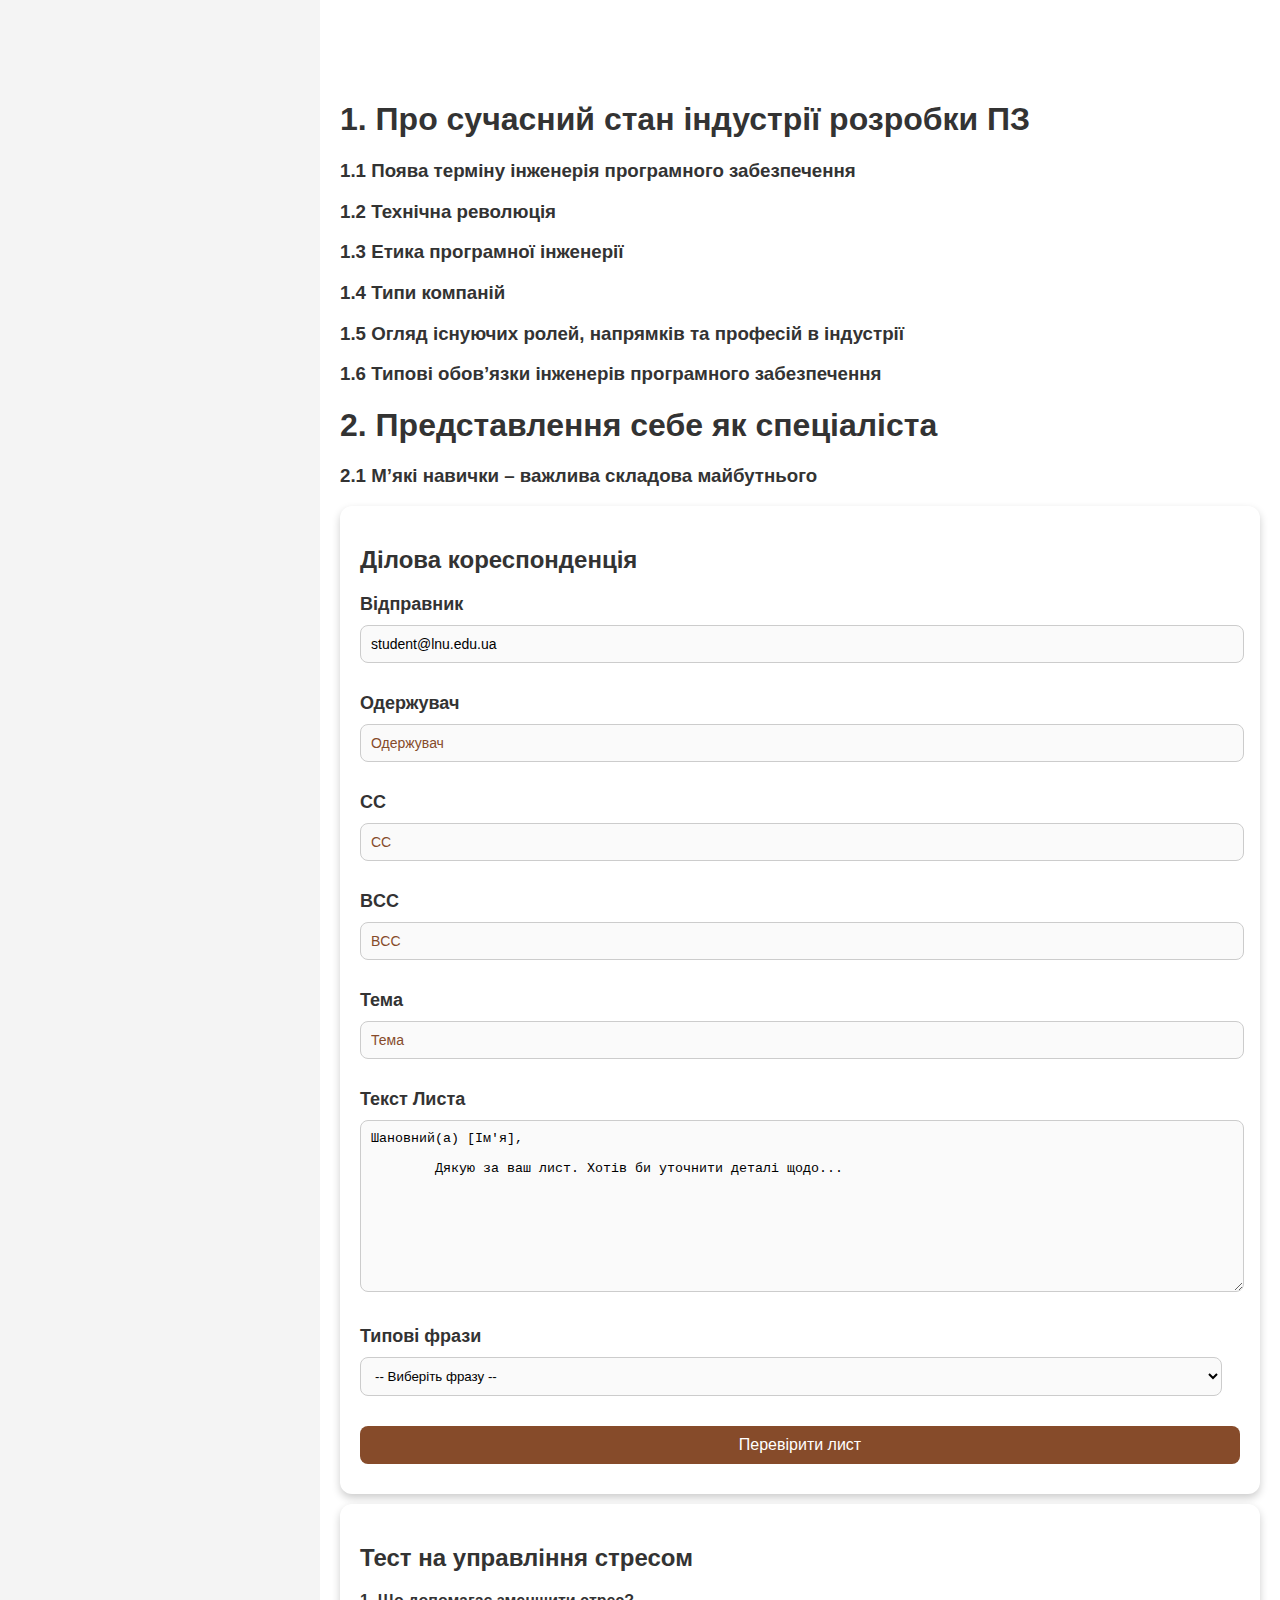
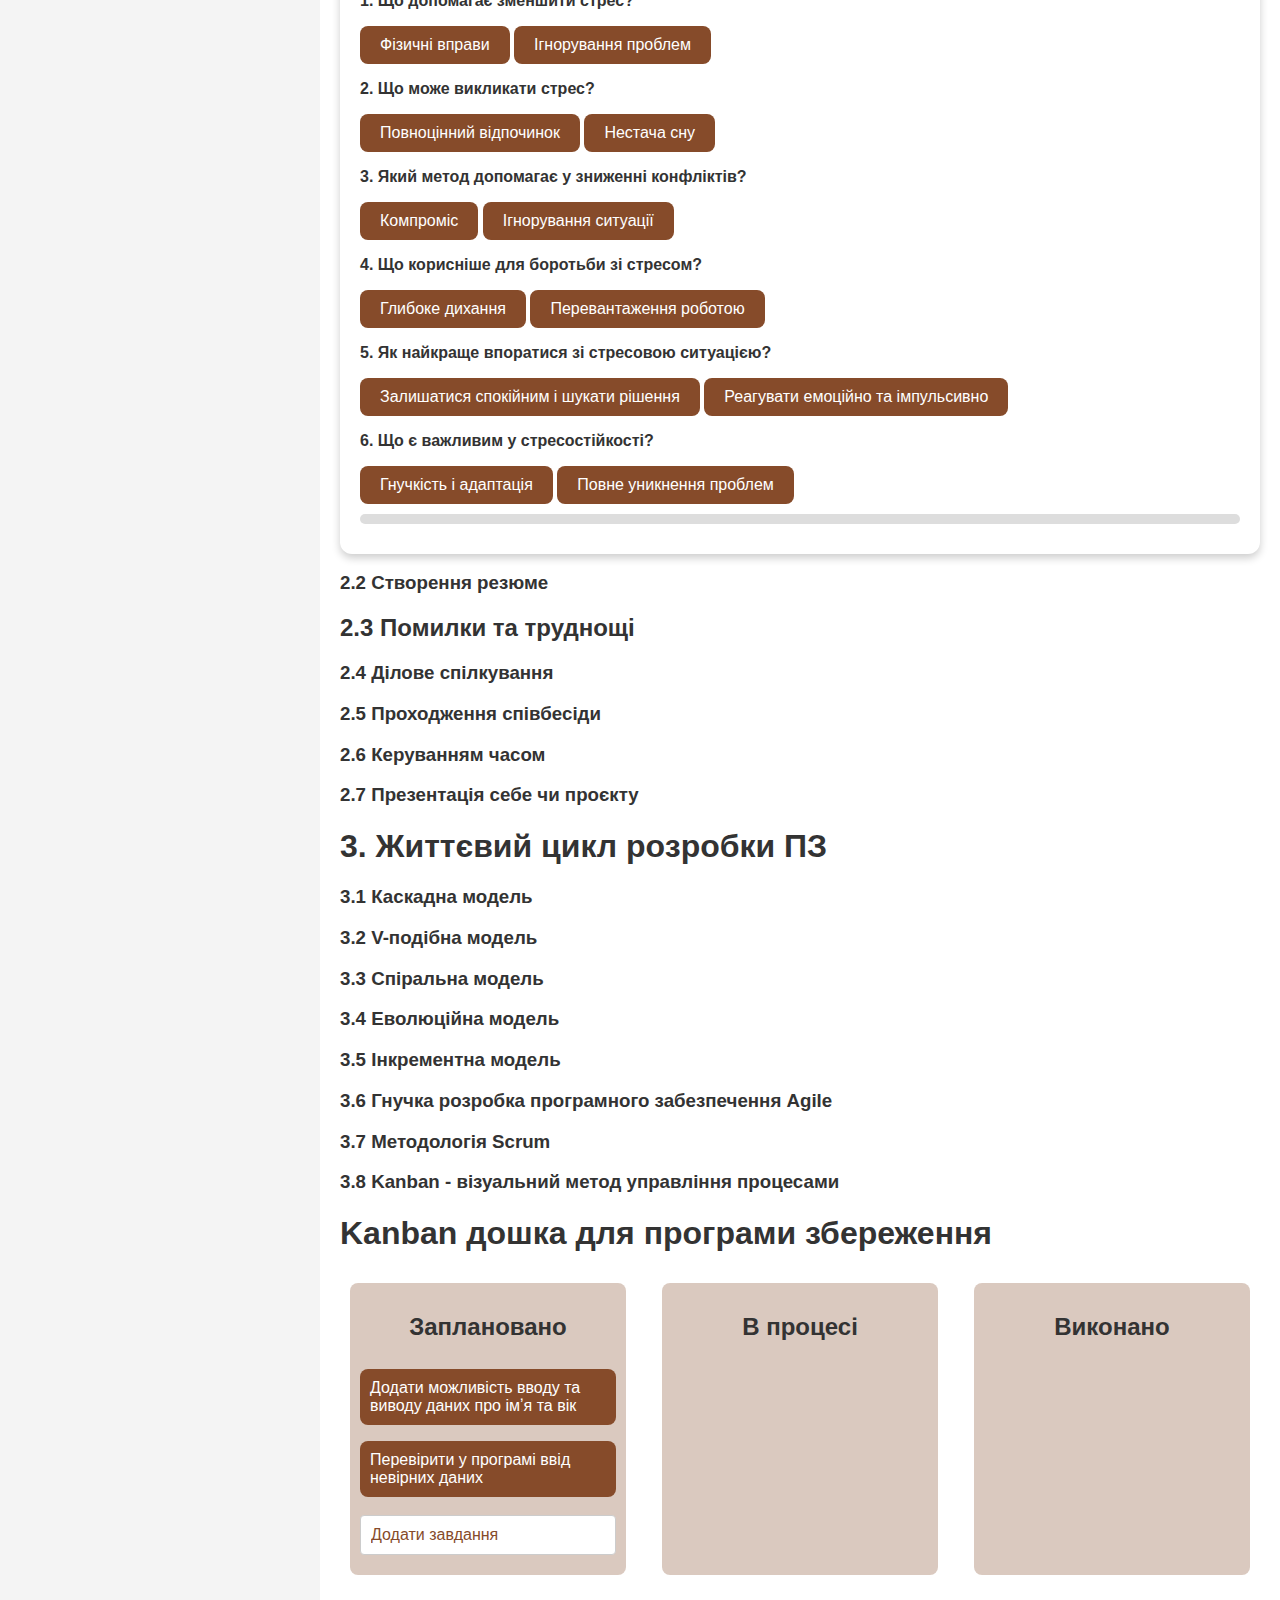
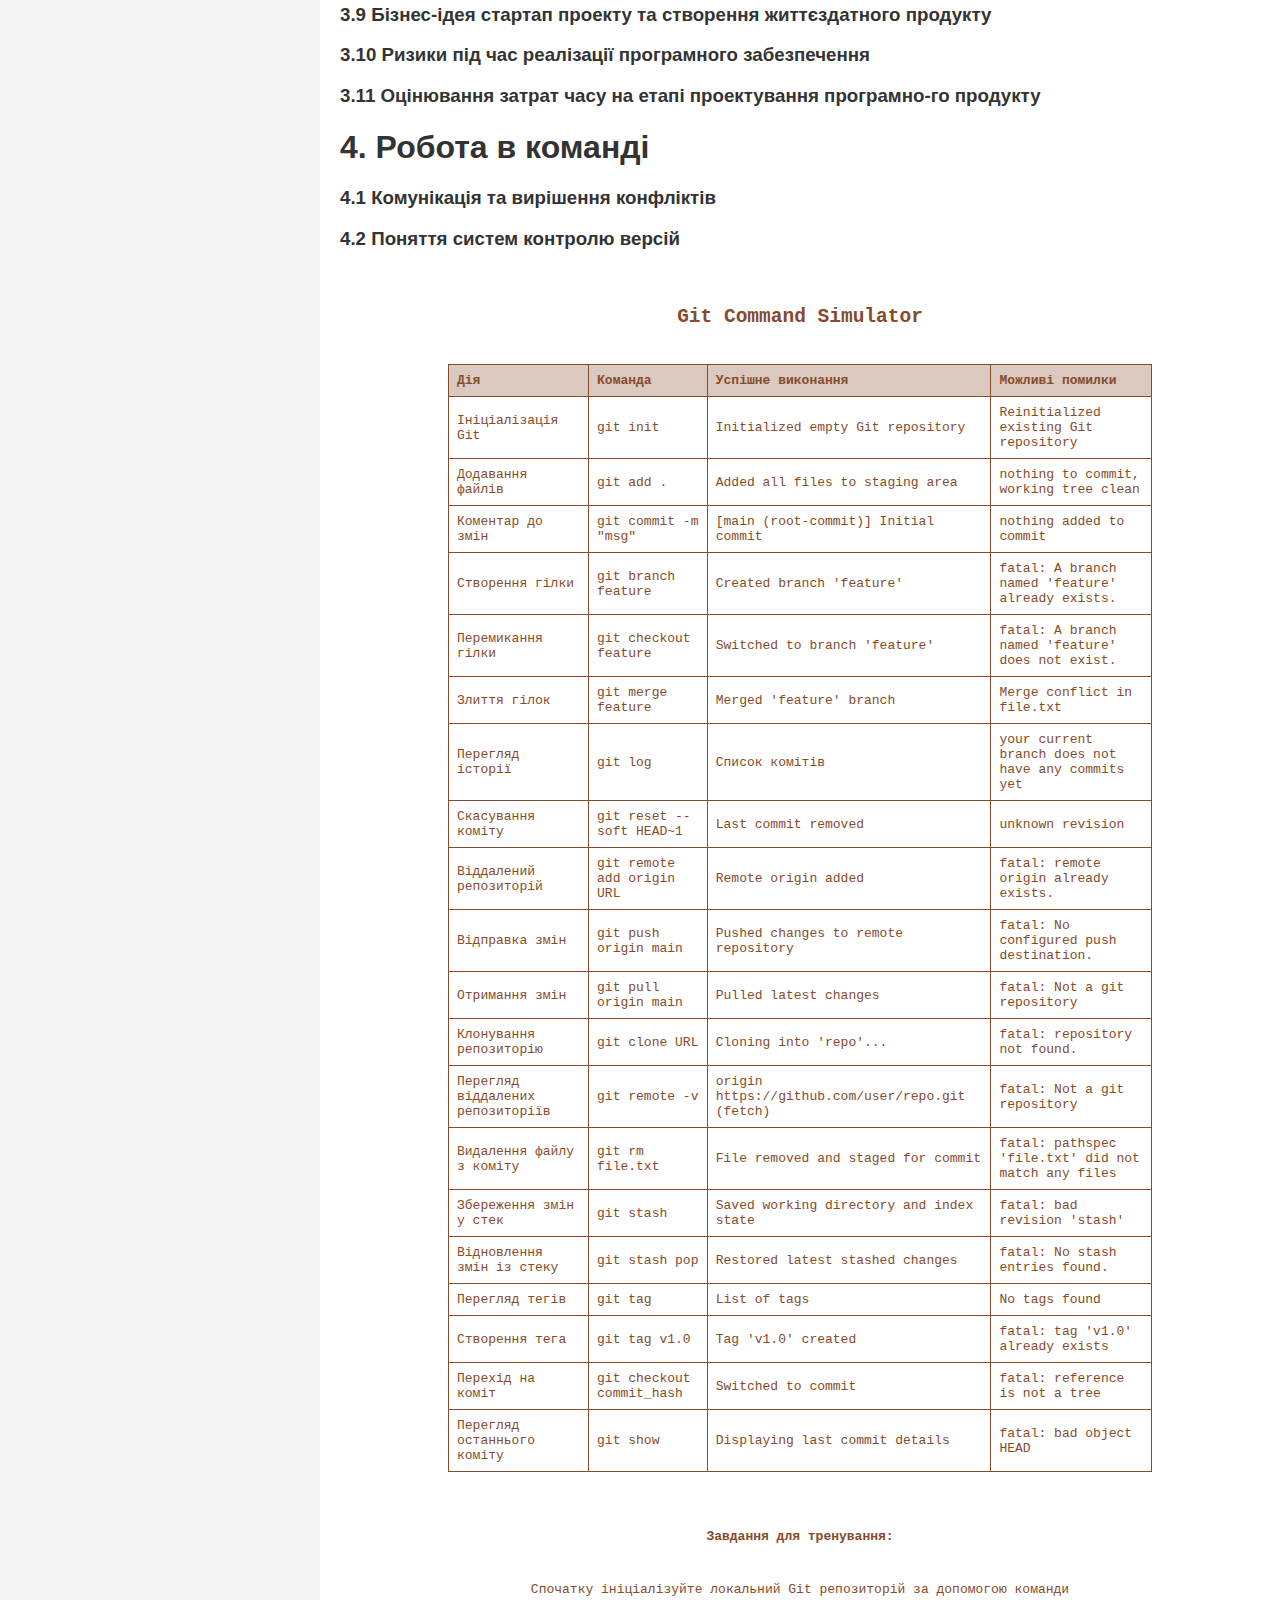
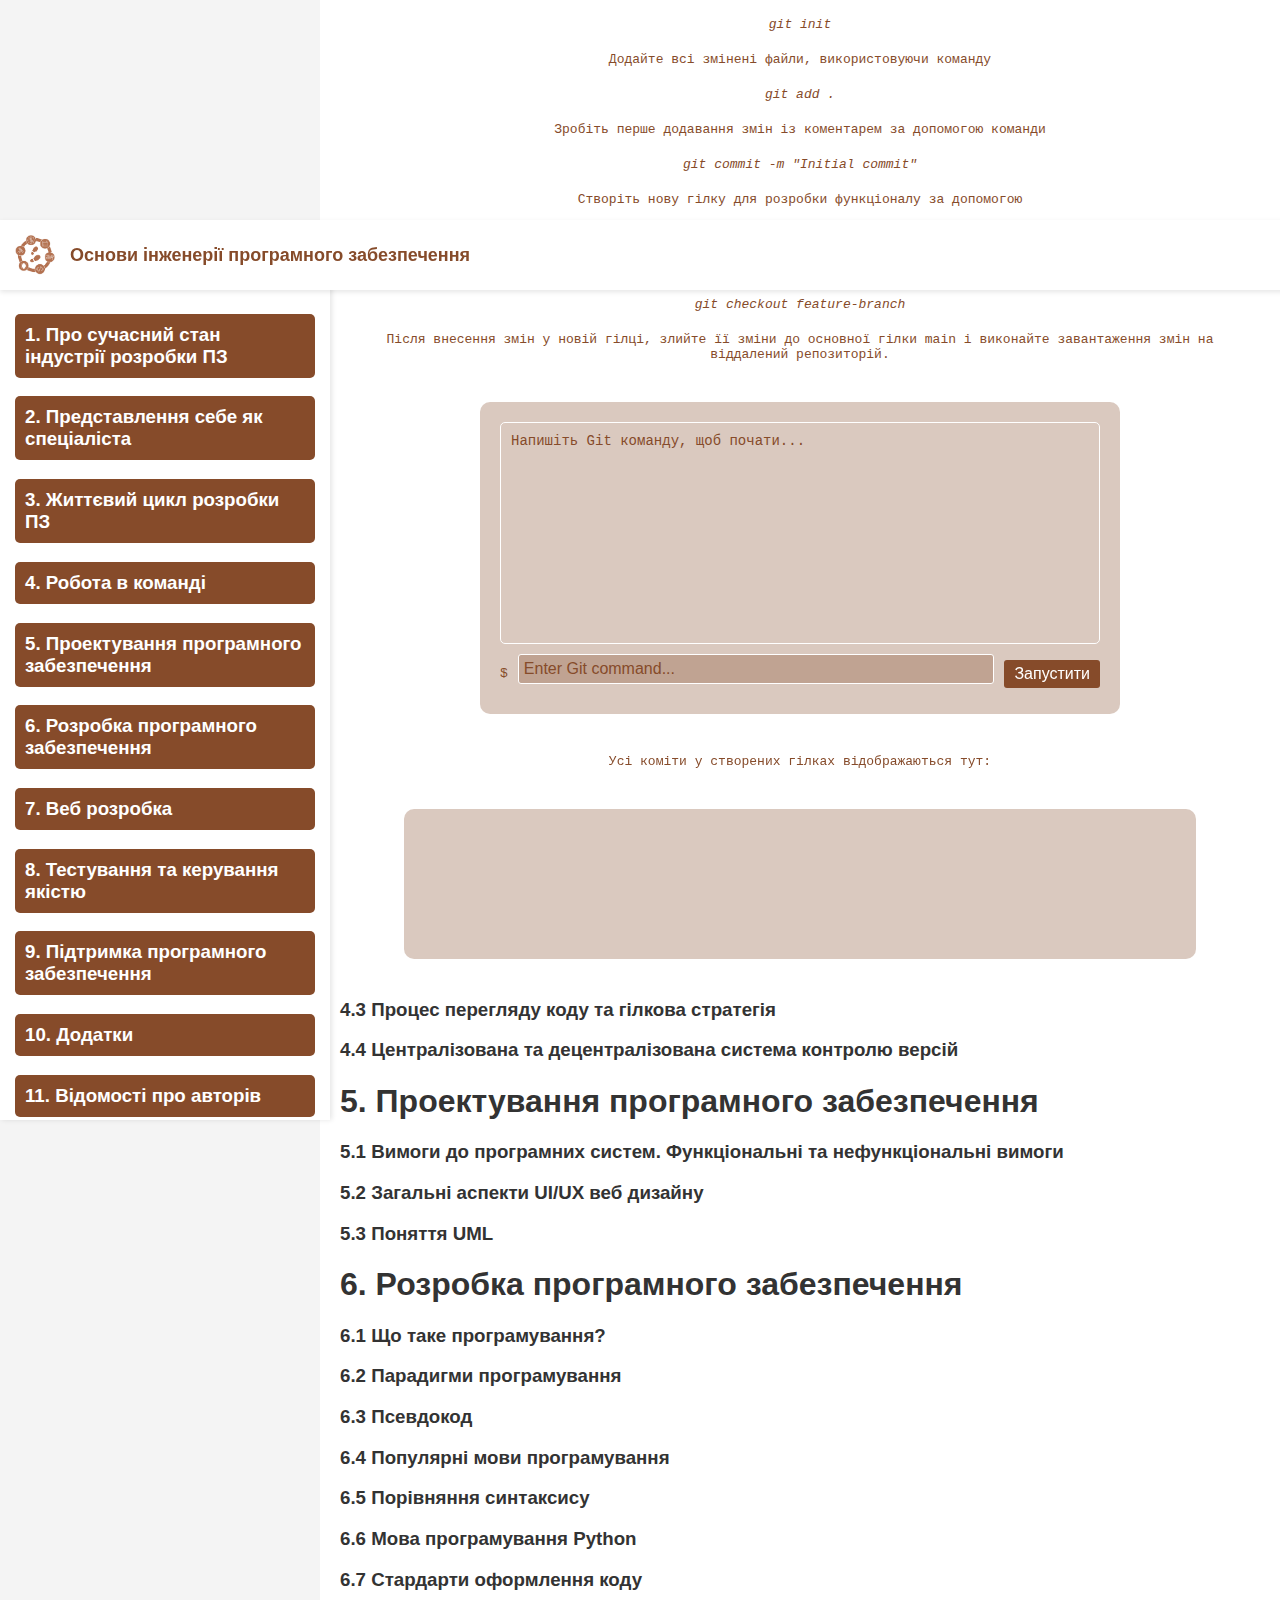
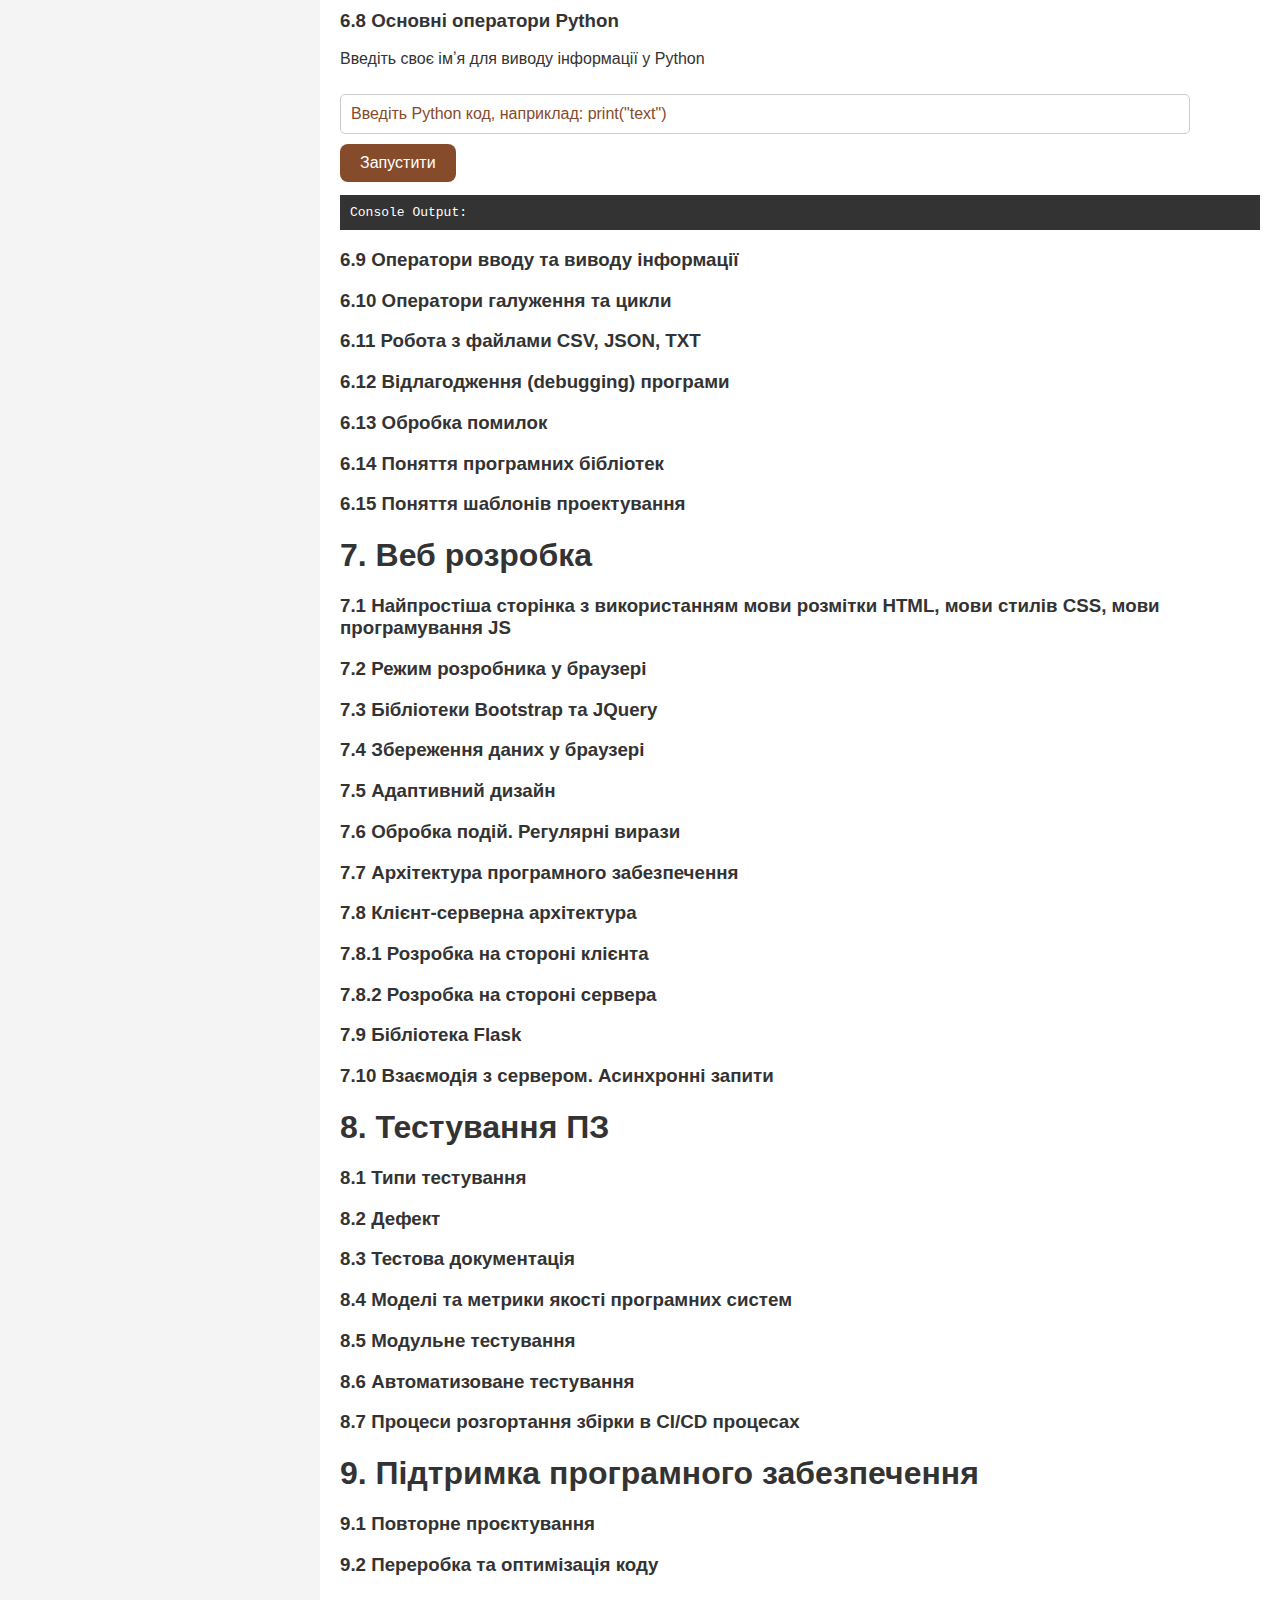
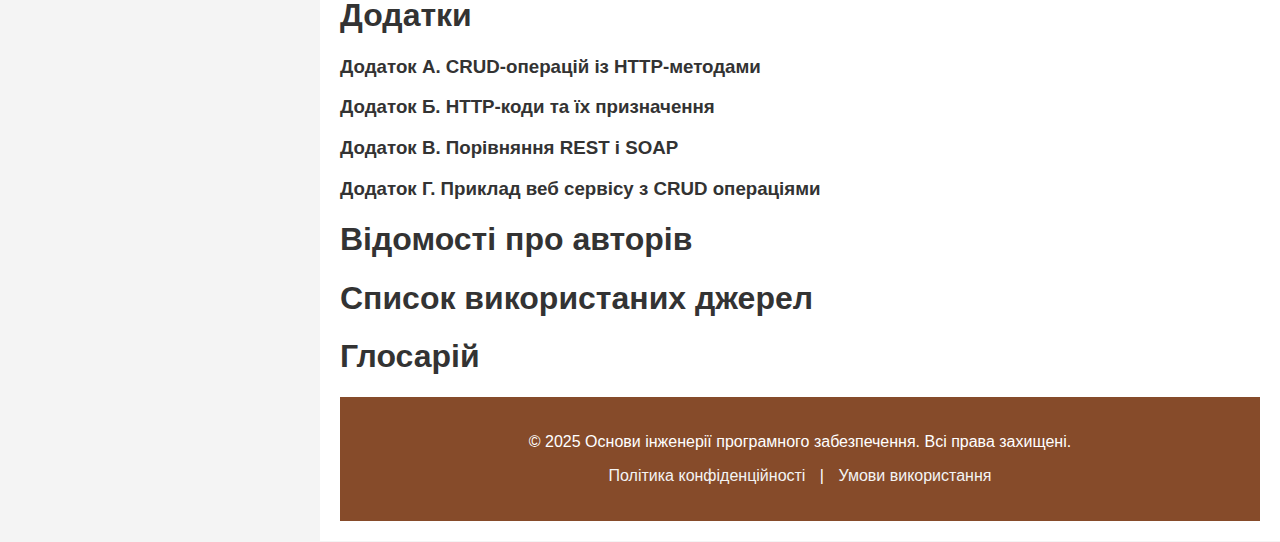
==== commit 56f1831c: "Update index.html" ====
--- a/index.html
+++ b/index.html
@@ -264,6 +264,7 @@
   border: 1px solid #ccc;
   border-radius: 4px;
     }
+    
 
 /* General styles for mobile devices */
 @media (max-width: 1024px) {
@@ -312,7 +313,9 @@
 footer a:hover {
     text-decoration: underline; /* Підкреслення при наведенні */
 }
-
+.board {
+    display: none;
+  }
 }
 
 @media (max-width: 480px) {
@@ -375,14 +378,9 @@
     text-decoration: underline; /* Підкреслення при наведенні */
 }
 
-    .board {
-        flex-direction: column;
-        align-items: center;
-      }
-      .column {
-        width: 90%;
-        min-width: unset;
-      }
+.board {
+    display: none;
+  }
 
 }
 
@@ -1152,5 +1150,6 @@
     </main>
     <script src="gitrun.js"></script>
     <script src="softskills.js"></script>
+    <script src="kanban.js"></script>
 </body>
 </html>
--- a/gitstyle.css
+++ b/gitstyle.css
@@ -32,7 +32,7 @@
     overflow-y: auto;
     font-size: 14px;
     margin-bottom: 10px;
-    border: 1px solid #444;
+    border: 1px solid white;
     padding: 10px;
     border-radius: 5px;
 }
@@ -48,14 +48,14 @@
     padding: 5px;
     background: rgba(134,75,42,0.3);
     color: rgb(134,75,42);
-    border: 1px solid #444;
+    border: 1px solid white;
     border-radius: 3px;
     outline: none;
     font-size: 16px;
 }
 
 .git-simulator .terminal-button {
-    background: #444;
+    background: rgb(134,75,42);
     color: white;
     border: none;
     padding: 5px 10px;
@@ -96,6 +96,15 @@
     border-radius: 10px;
 }
 
+::placeholder {
+    color: rgb(134,75,42);
+    opacity: 1; /* Firefox */
+}
+  
+::-ms-input-placeholder { /* Edge 12-18 */
+    color: rgb(134,75,42);
+}
+
 @media screen and (max-width: 768px) {
     .git-simulator .git-command-table {
         width: 100%;
@@ -108,7 +117,6 @@
     }
 }
 
-/* Адаптація для дуже малих екранів (до 480px) */
 @media screen and (max-width: 480px) {
     .git-simulator .git-command-table {
         font-size: 12px;
@@ -123,4 +131,4 @@
     .git-simulator {
         overflow-x: auto;
     }
-}+}
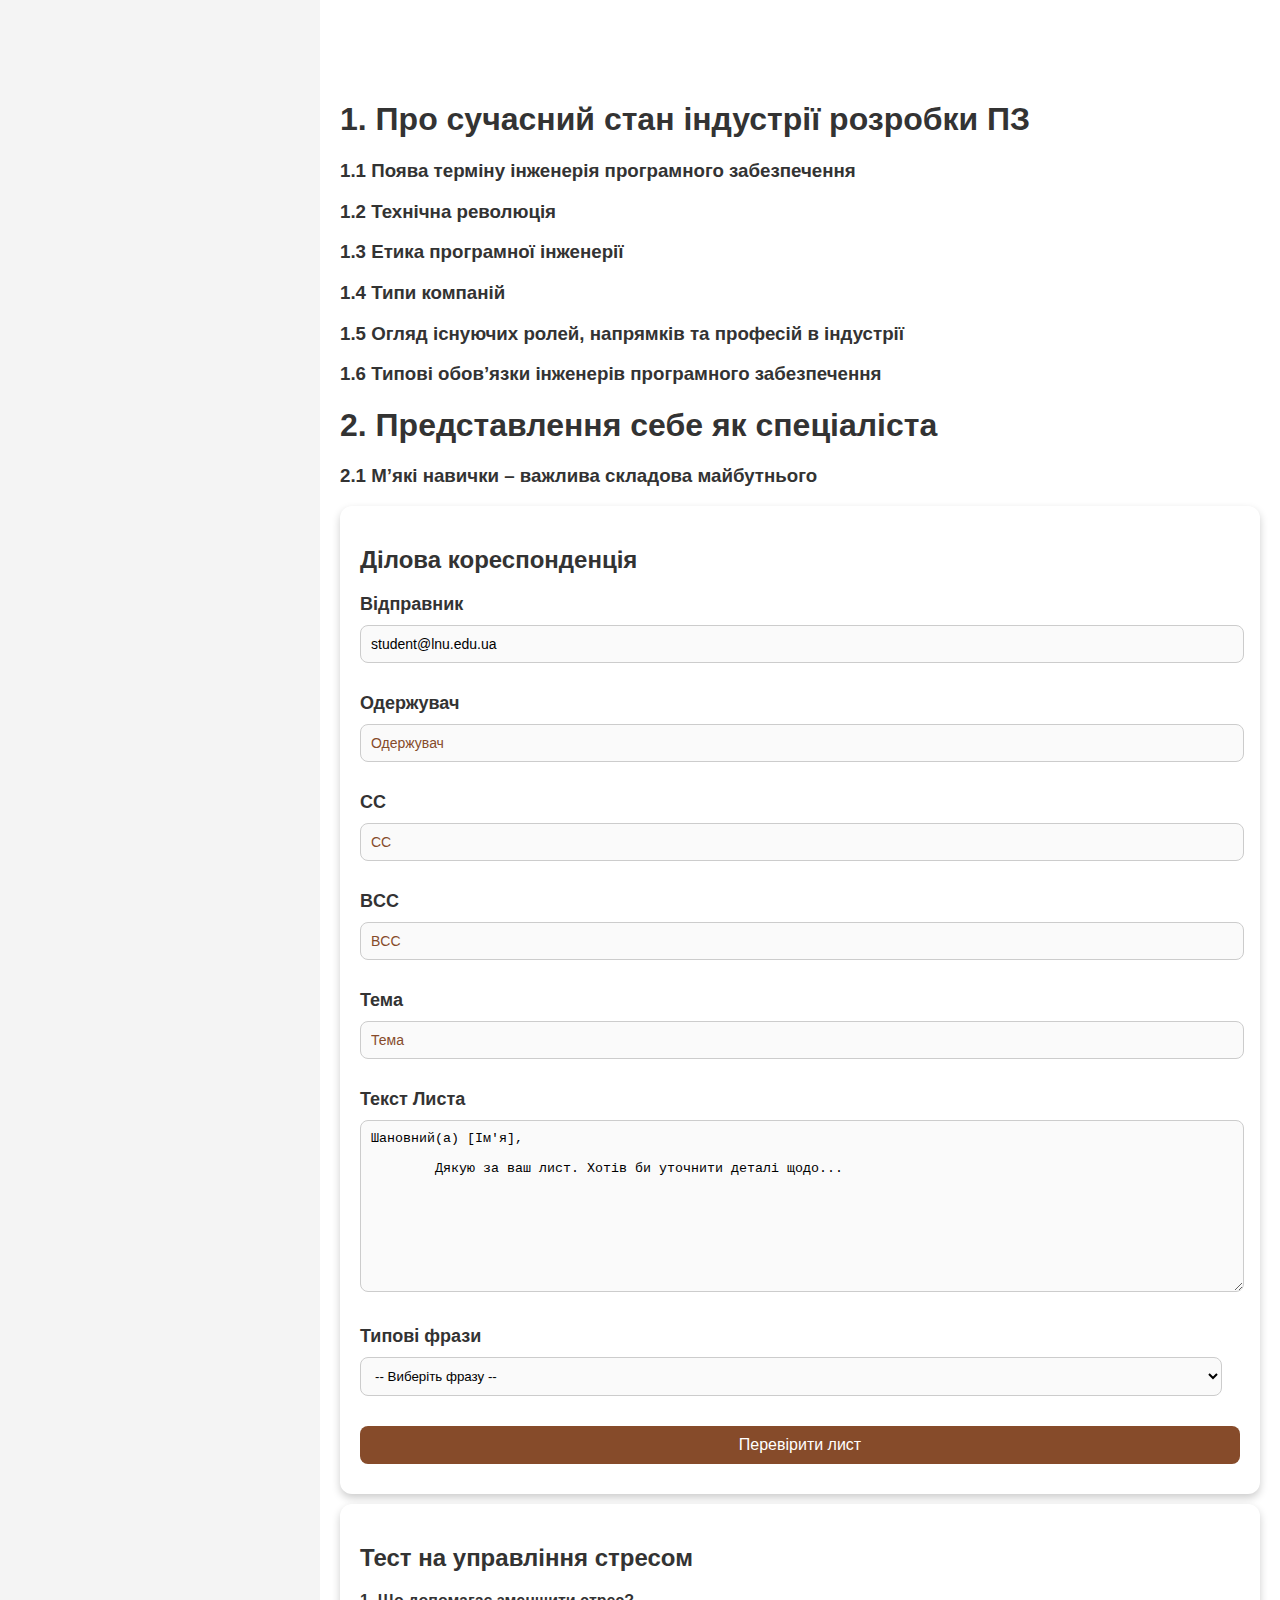
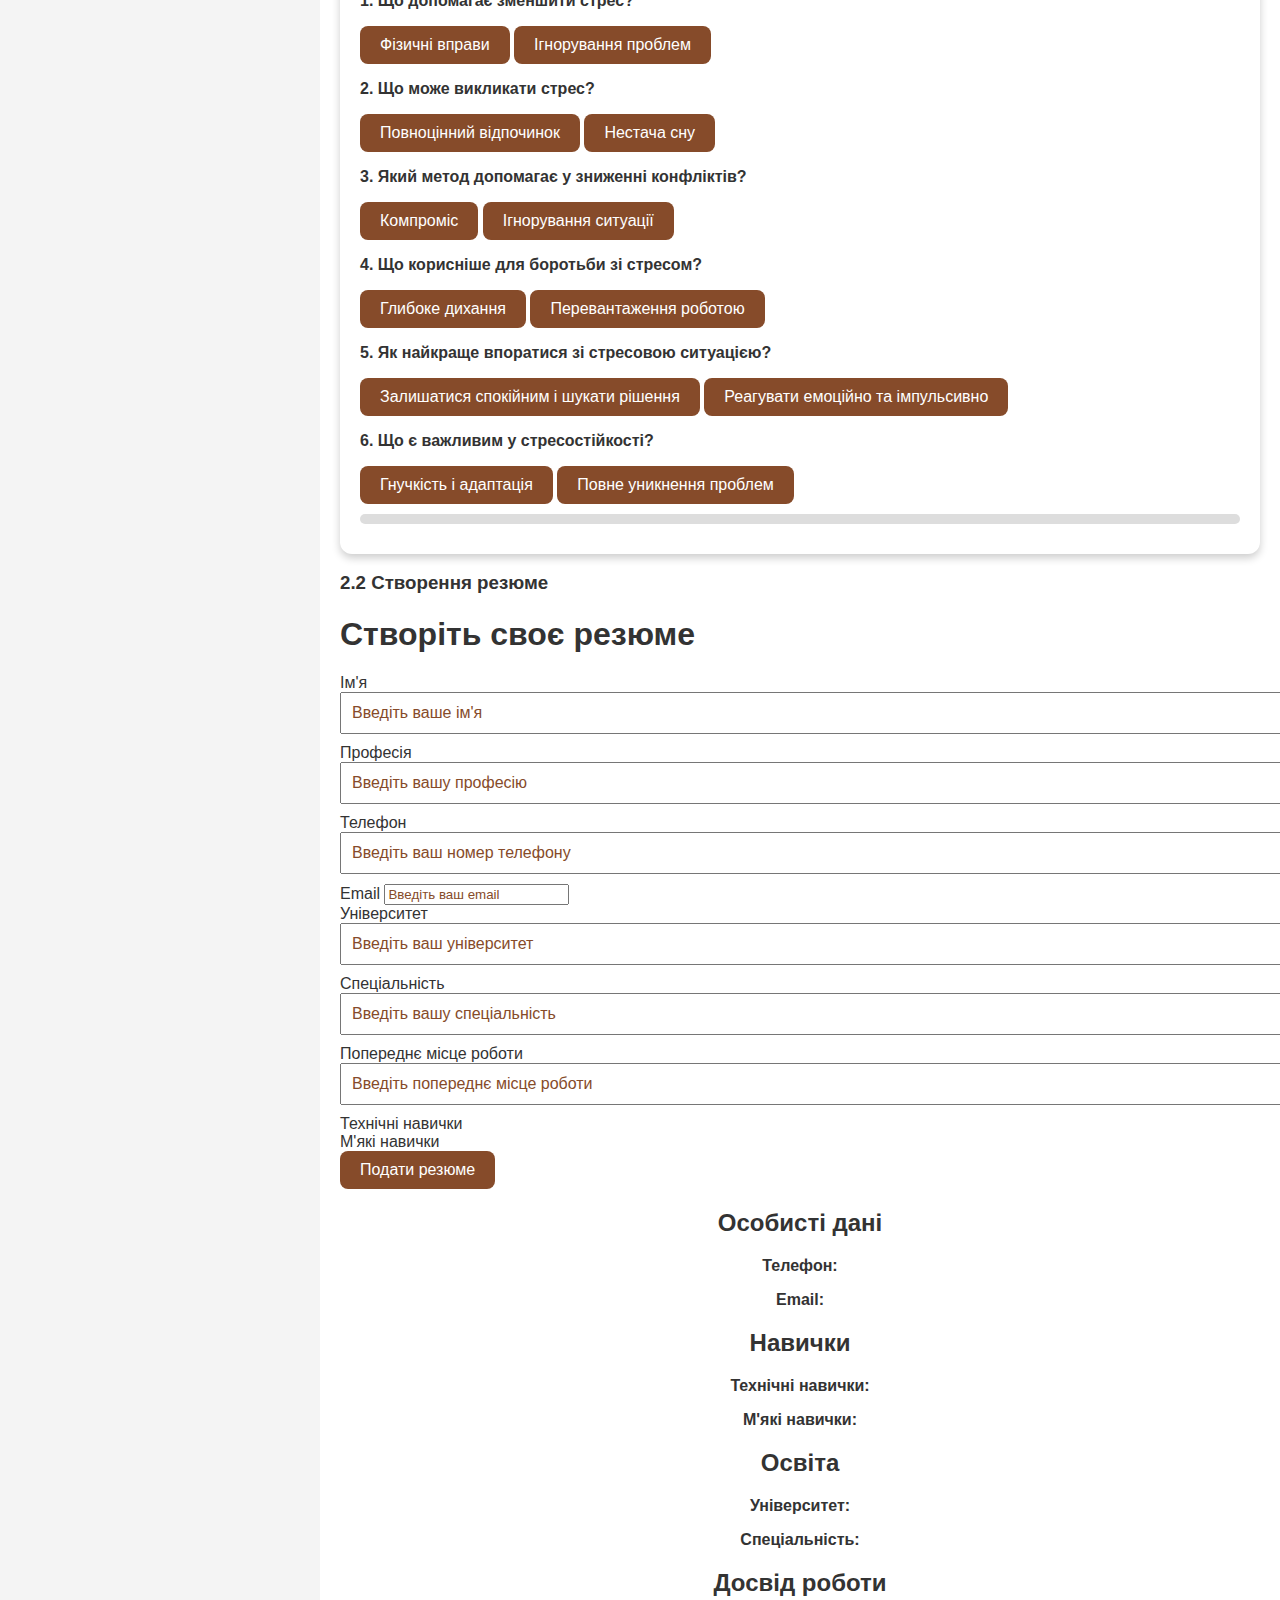
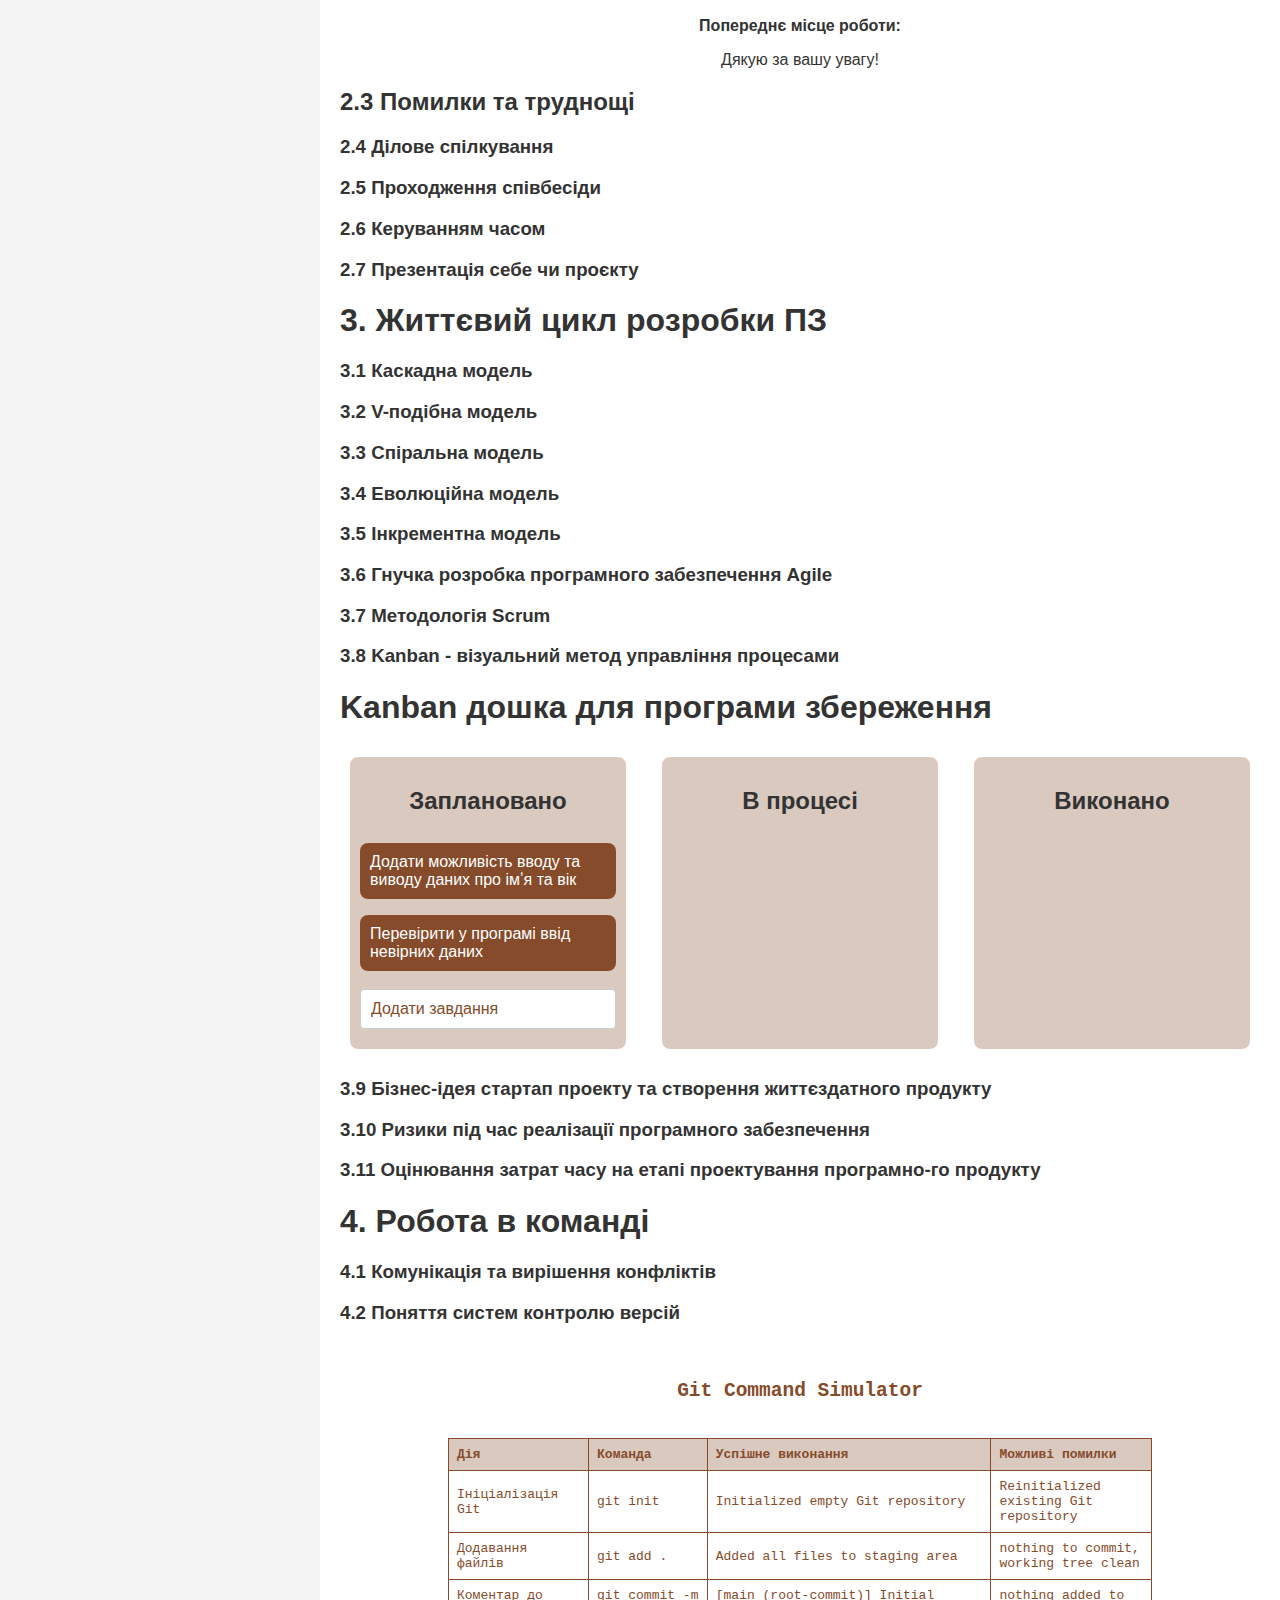
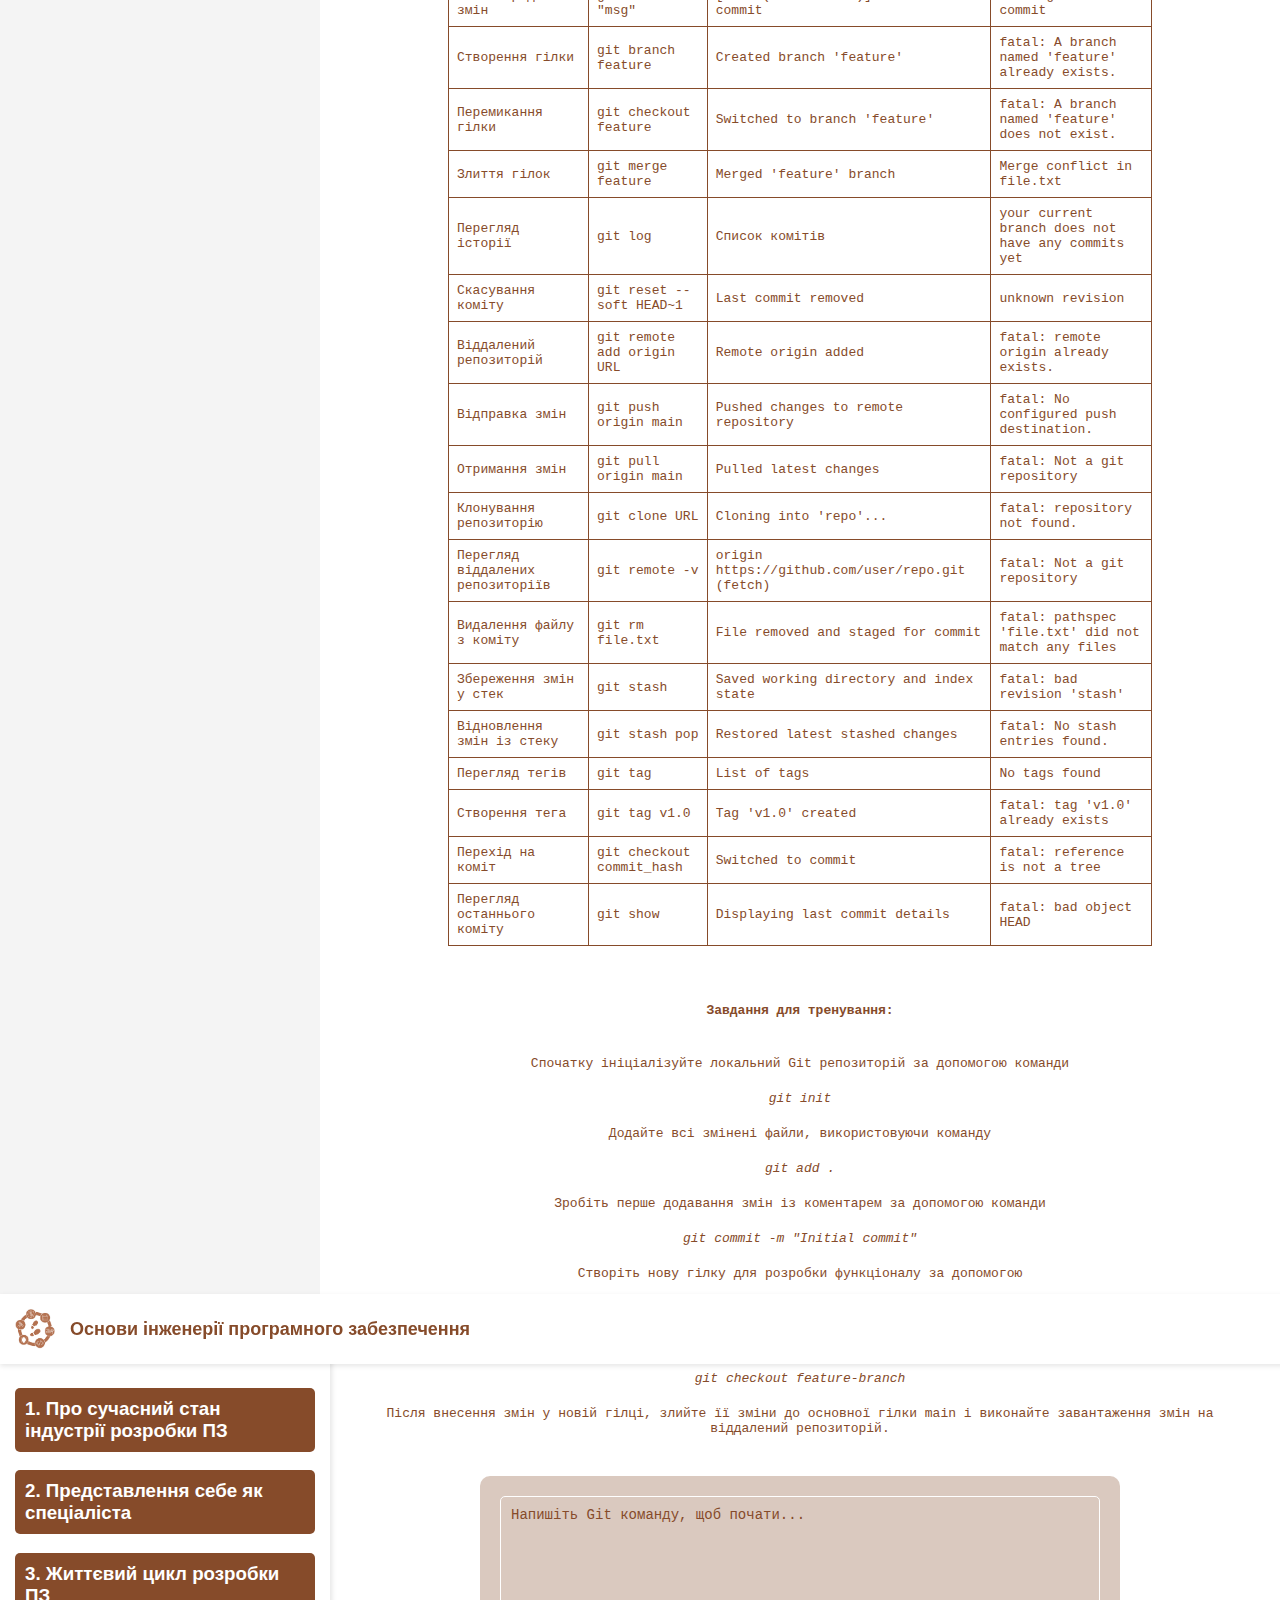
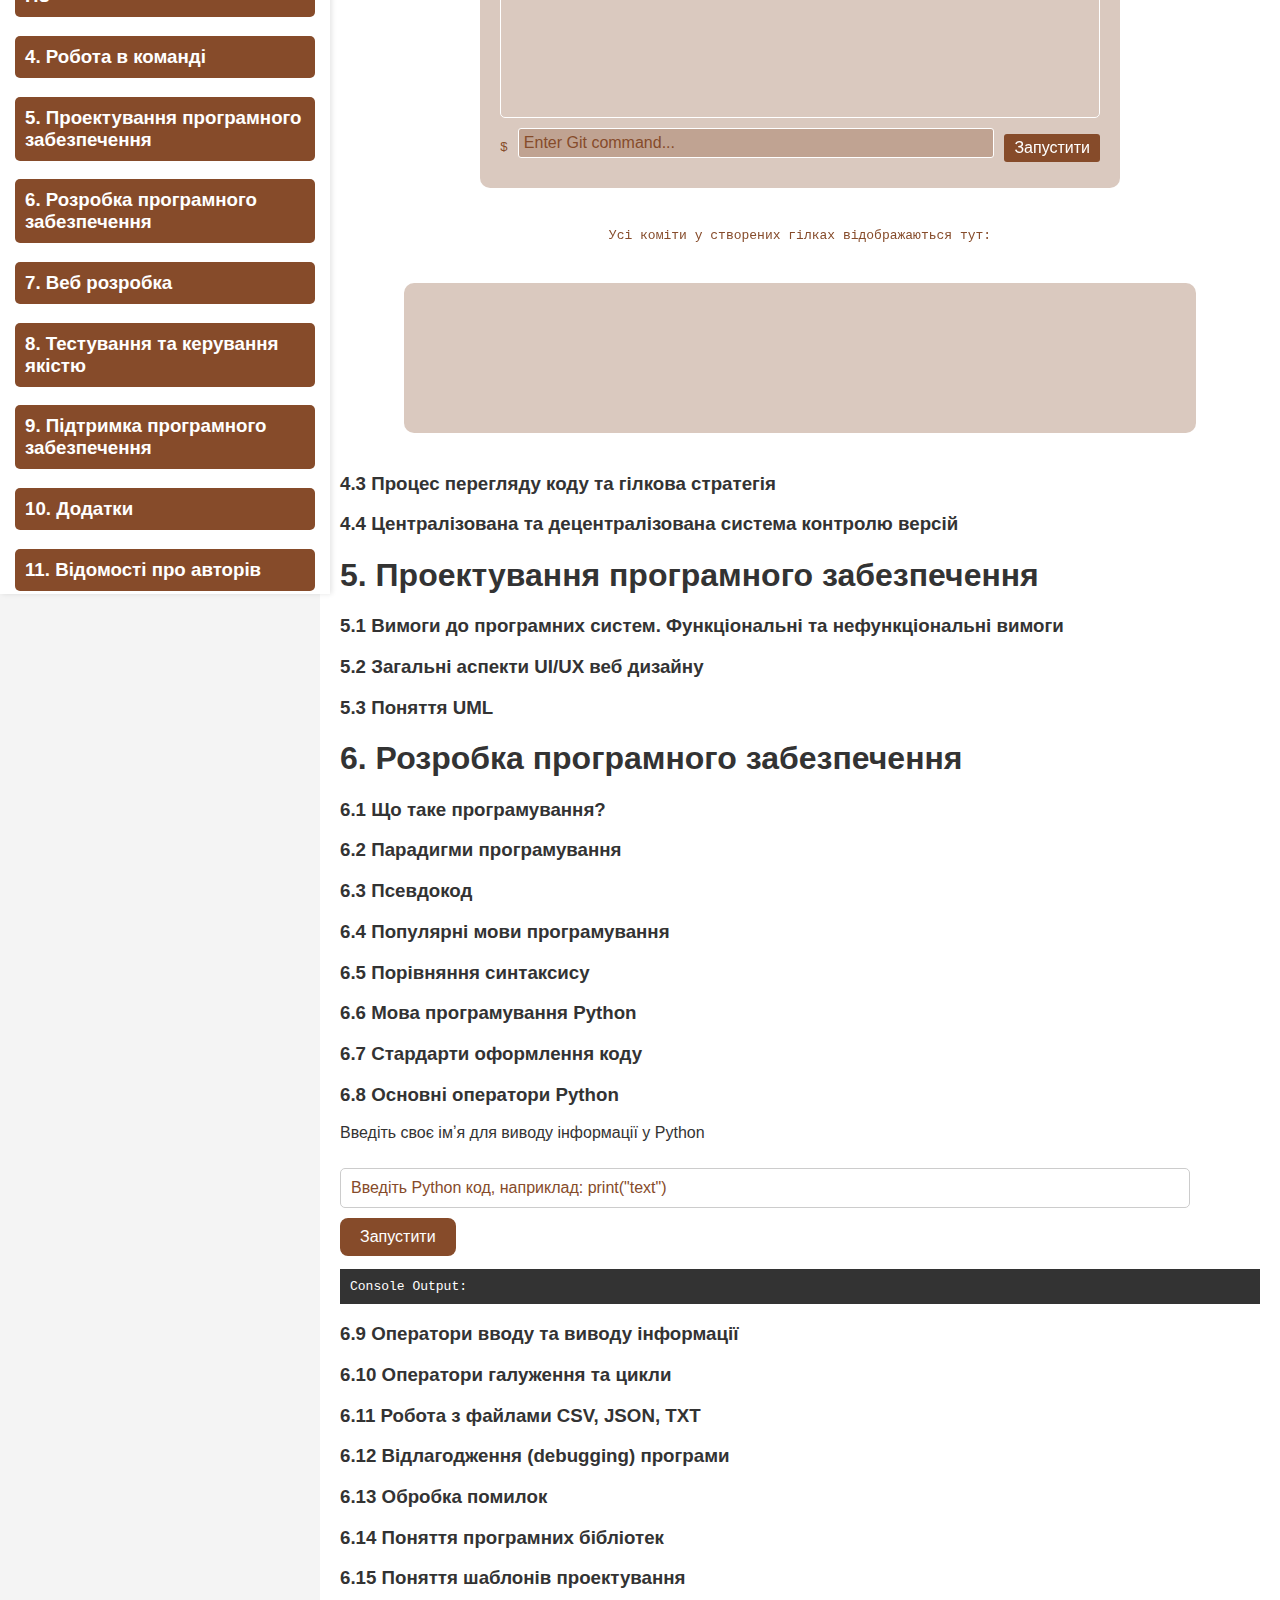
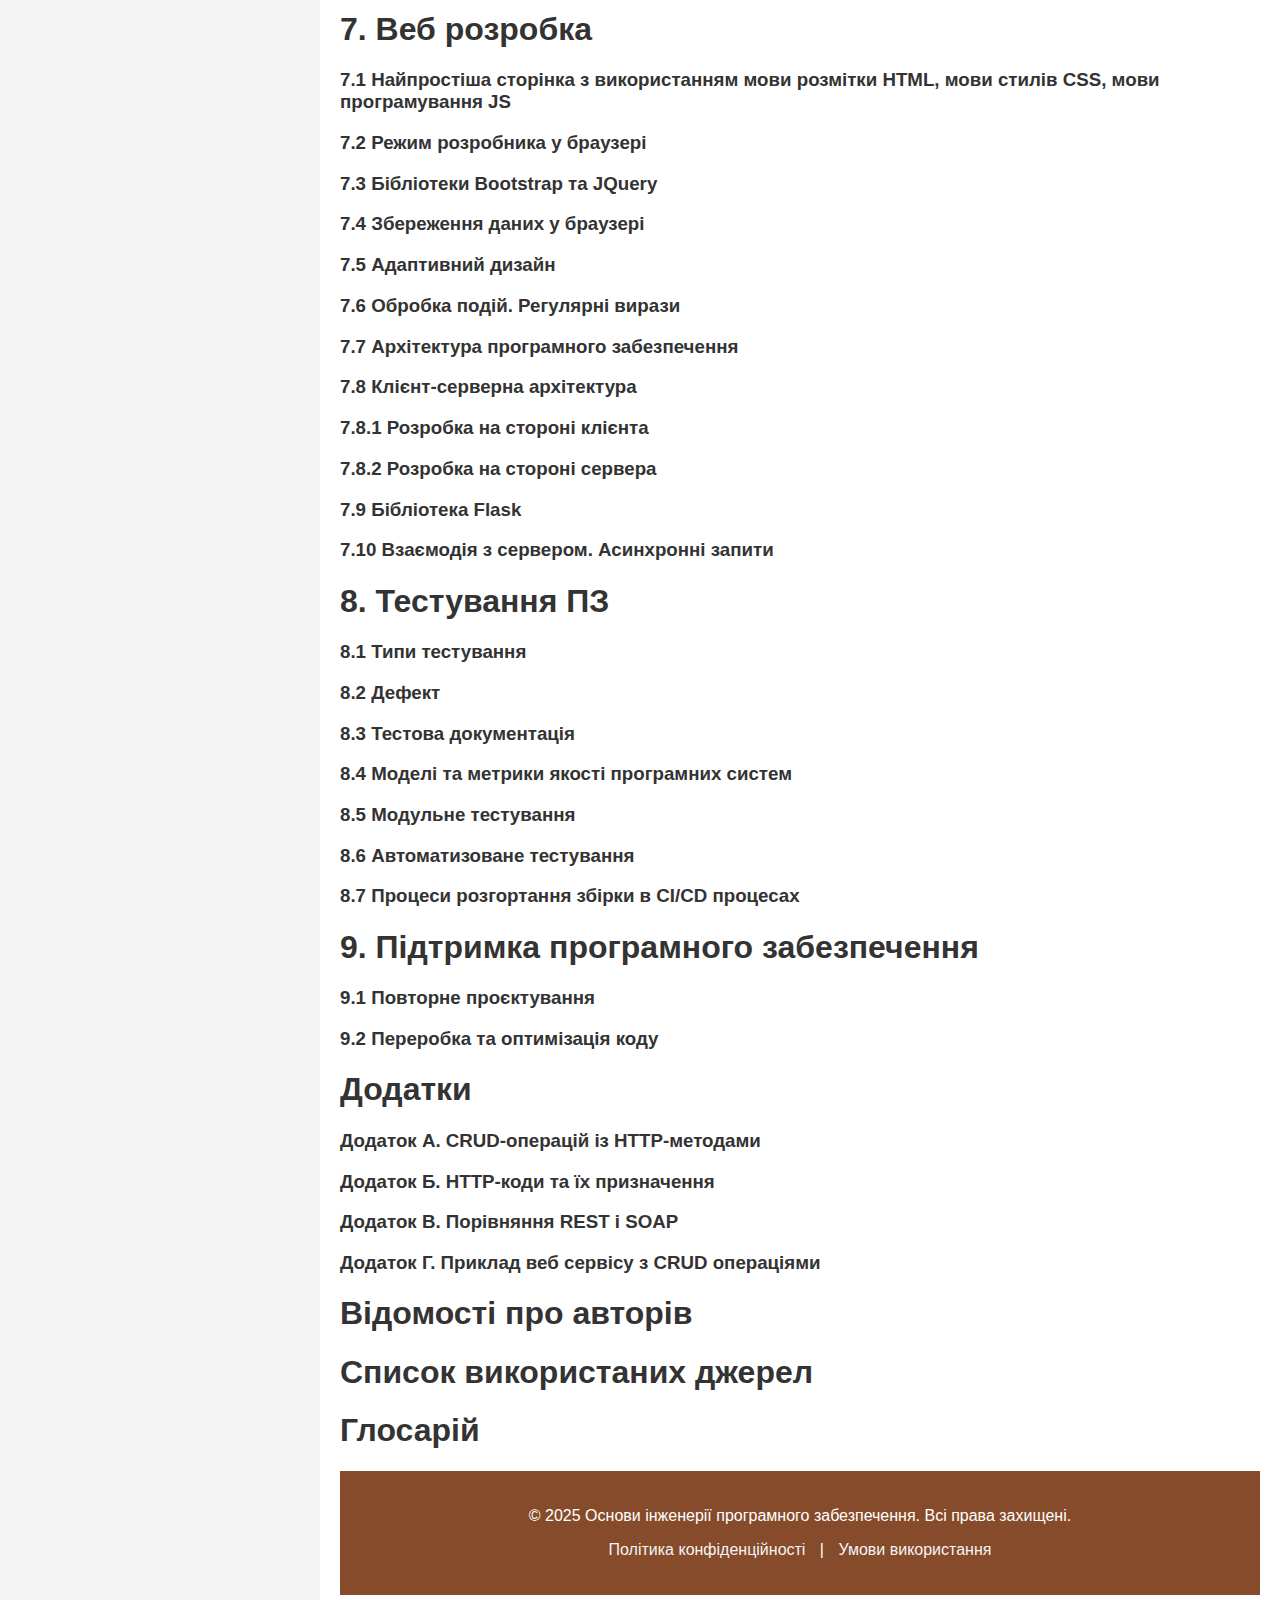
==== commit 6c859b7f: "Update index.html" ====
--- a/index.html
+++ b/index.html
@@ -5,6 +5,7 @@
     <meta name="viewport" content="width=device-width, initial-scale=1.0">
     <title>Основи інженерії ПЗ</title>
     <link rel="stylesheet" href="gitstyle.css">
+    <link rel="stylesheet" href="cv_review.css">
     <script src="https://d3js.org/d3.v7.min.js"></script>
     <style>
         body {
@@ -429,12 +430,11 @@
                 outputElement.textContent = `Console Output:\nInvalid Python syntax. Please use the format: print("text")`;
             }
         }
-
     </script>
 </head>
 <body>
     <header>
-        <img src="logo.png" alt="Logo">
+        <img src="logo.png" alt="Logo" id="logo" style="cursor: pointer;">
         <h1>Основи інженерії програмного забезпечення</h1>
     </header>
     
@@ -673,6 +673,96 @@
         
         <section id="section2.2">
             <h3>2.2 Створення резюме</h3>
+            <div class="container">
+                <!-- Форма введення даних -->
+                <h1>Створіть своє резюме</h1>
+                <form id="cvForm">
+                    <div>
+                        <label class="section-title" for="name">Ім'я</label>
+                        <input type="text" id="name" class="input-field" placeholder="Введіть ваше ім'я" required>
+                    </div>
+                    <div>
+                        <label class="section-title" for="profession">Професія</label>
+                        <input type="text" id="profession" class="input-field" placeholder="Введіть вашу професію" required>
+                    </div>
+                    <div>
+                        <label class="section-title" for="phone">Телефон</label>
+                        <input type="text" id="phone" class="input-field" placeholder="Введіть ваш номер телефону" required>
+                    </div>
+                    <div>
+                        <label class="section-title" for="email">Email</label>
+                        <input type="email" id="email" class="input-field" placeholder="Введіть ваш email" required>
+                    </div>
+                    <div>
+                        <label class="section-title" for="university">Університет</label>
+                        <input type="text" id="university" class="input-field" placeholder="Введіть ваш університет" required>
+                    </div>
+                    <div>
+                        <label class="section-title" for="degree">Спеціальність</label>
+                        <input type="text" id="degree" class="input-field" placeholder="Введіть вашу спеціальність" required>
+                    </div>
+                    <div>
+                        <label class="section-title" for="previousJob">Попереднє місце роботи</label>
+                        <input type="text" id="previousJob" class="input-field" placeholder="Введіть попереднє місце роботи" required>
+                    </div>
+                    <div>
+                        <label class="section-title" for="skills">Технічні навички</label>
+                        <div id="skills" class="stars">
+                            <div class="star" data-value="1"></div>
+                            <div class="star" data-value="2"></div>
+                            <div class="star" data-value="3"></div>
+                            <div class="star" data-value="4"></div>
+                            <div class="star" data-value="5"></div>
+                        </div>
+                    </div>
+                    <div>
+                        <label class="section-title" for="softSkills">М'які навички</label>
+                        <div id="softSkills" class="stars">
+                            <div class="star" data-value="1"></div>
+                            <div class="star" data-value="2"></div>
+                            <div class="star" data-value="3"></div>
+                            <div class="star" data-value="4"></div>
+                            <div class="star" data-value="5"></div>
+                        </div>
+                    </div>
+        
+                    <button type="button" class="submit-btn" onclick="generateCV()">Подати резюме</button>
+                </form>
+        
+                <center>
+                <!-- Шаблон Резюме -->
+                <div class="cv-template" id="cvTemplate">
+                    <div class="cv-center">
+                        <p> <span id="cvName"></span></p>
+                        <p> <span id="cvProfession"></span></p>
+                    </div>         
+                    <div class="cv-content">
+                        <div class="cv-left">
+                            <h2>Особисті дані</h2>
+                            <p><strong>Телефон:</strong> <span id="cvPhone"></span></p>
+                            <p><strong>Email:</strong> <span id="cvEmail"></span></p>
+        
+                            <h2>Навички</h2>
+                            <p><strong>Технічні навички:</strong> <span id="cvSkills"></span></p>
+                            <p><strong>М'які навички:</strong> <span id="cvSoftSkills"></span></p>               
+                        </div>
+        
+                        <div class="cv-right">
+                            <h2>Освіта</h2>
+                            <p><strong>Університет:</strong> <span id="cvUniversity"></span></p>
+                            <p><strong>Спеціальність:</strong> <span id="cvDegree"></span></p>
+        
+                            <h2>Досвід роботи</h2>
+                            <p><strong>Попереднє місце роботи:</strong> <span id="cvPreviousJob"></span></p>               
+                        </div>
+                    </div>
+        
+                    <div class="cv-footer">
+                        <p>Дякую за вашу увагу!</p>
+                    </div>
+                </div>
+            </center>
+            </div>
         </section>
         
         <section id="section2.3">
